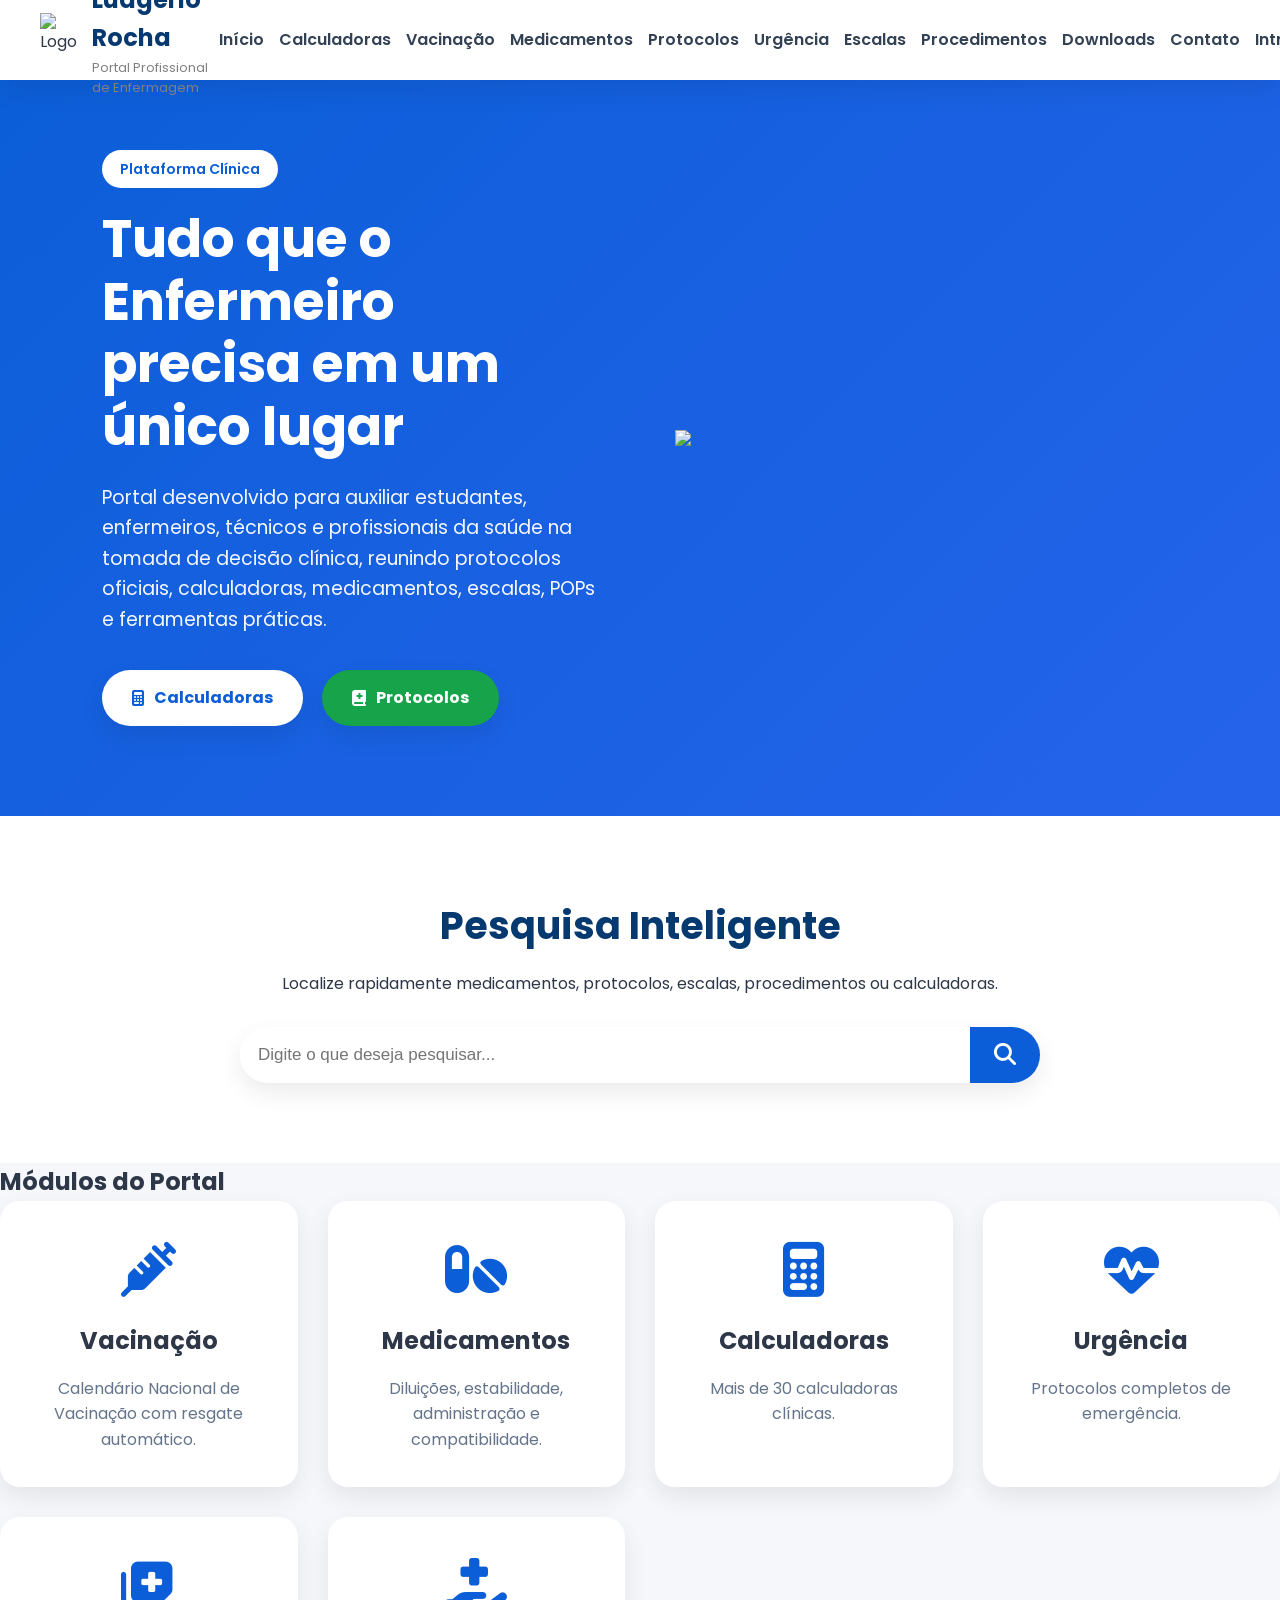
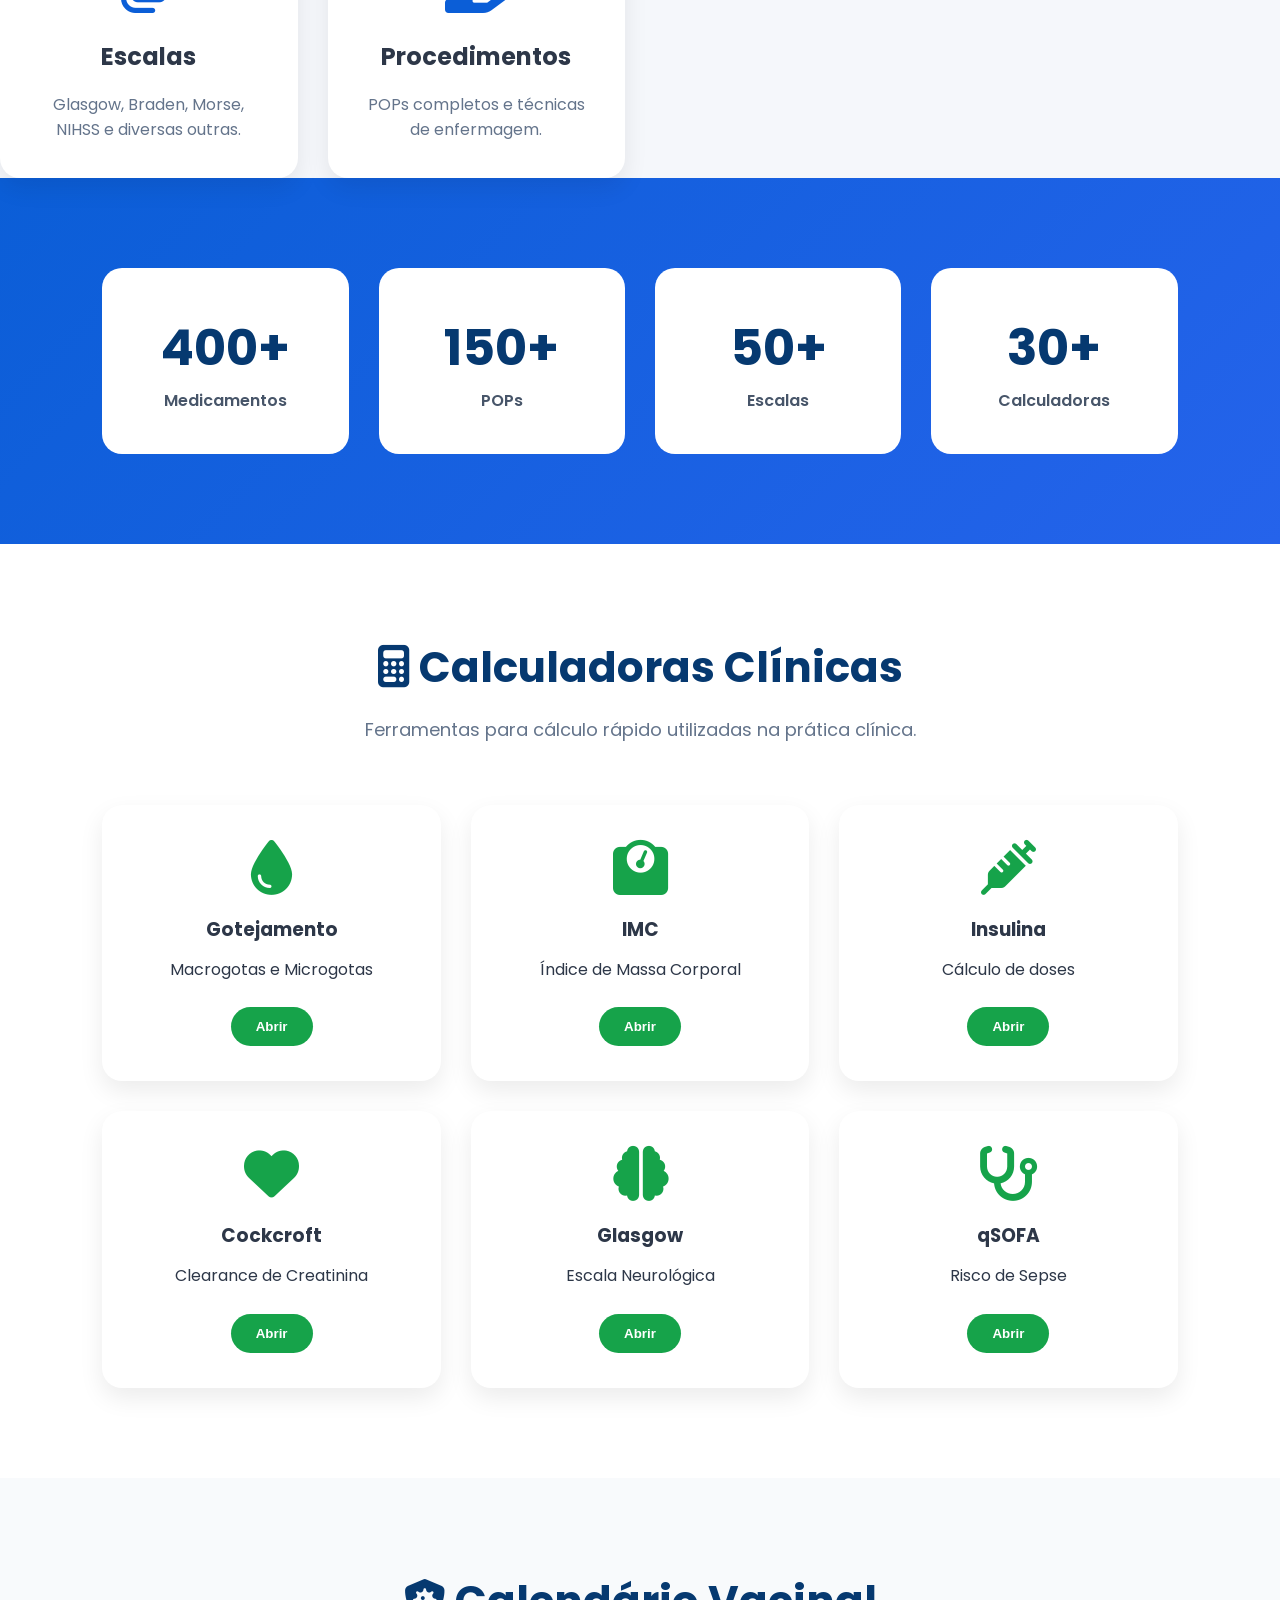
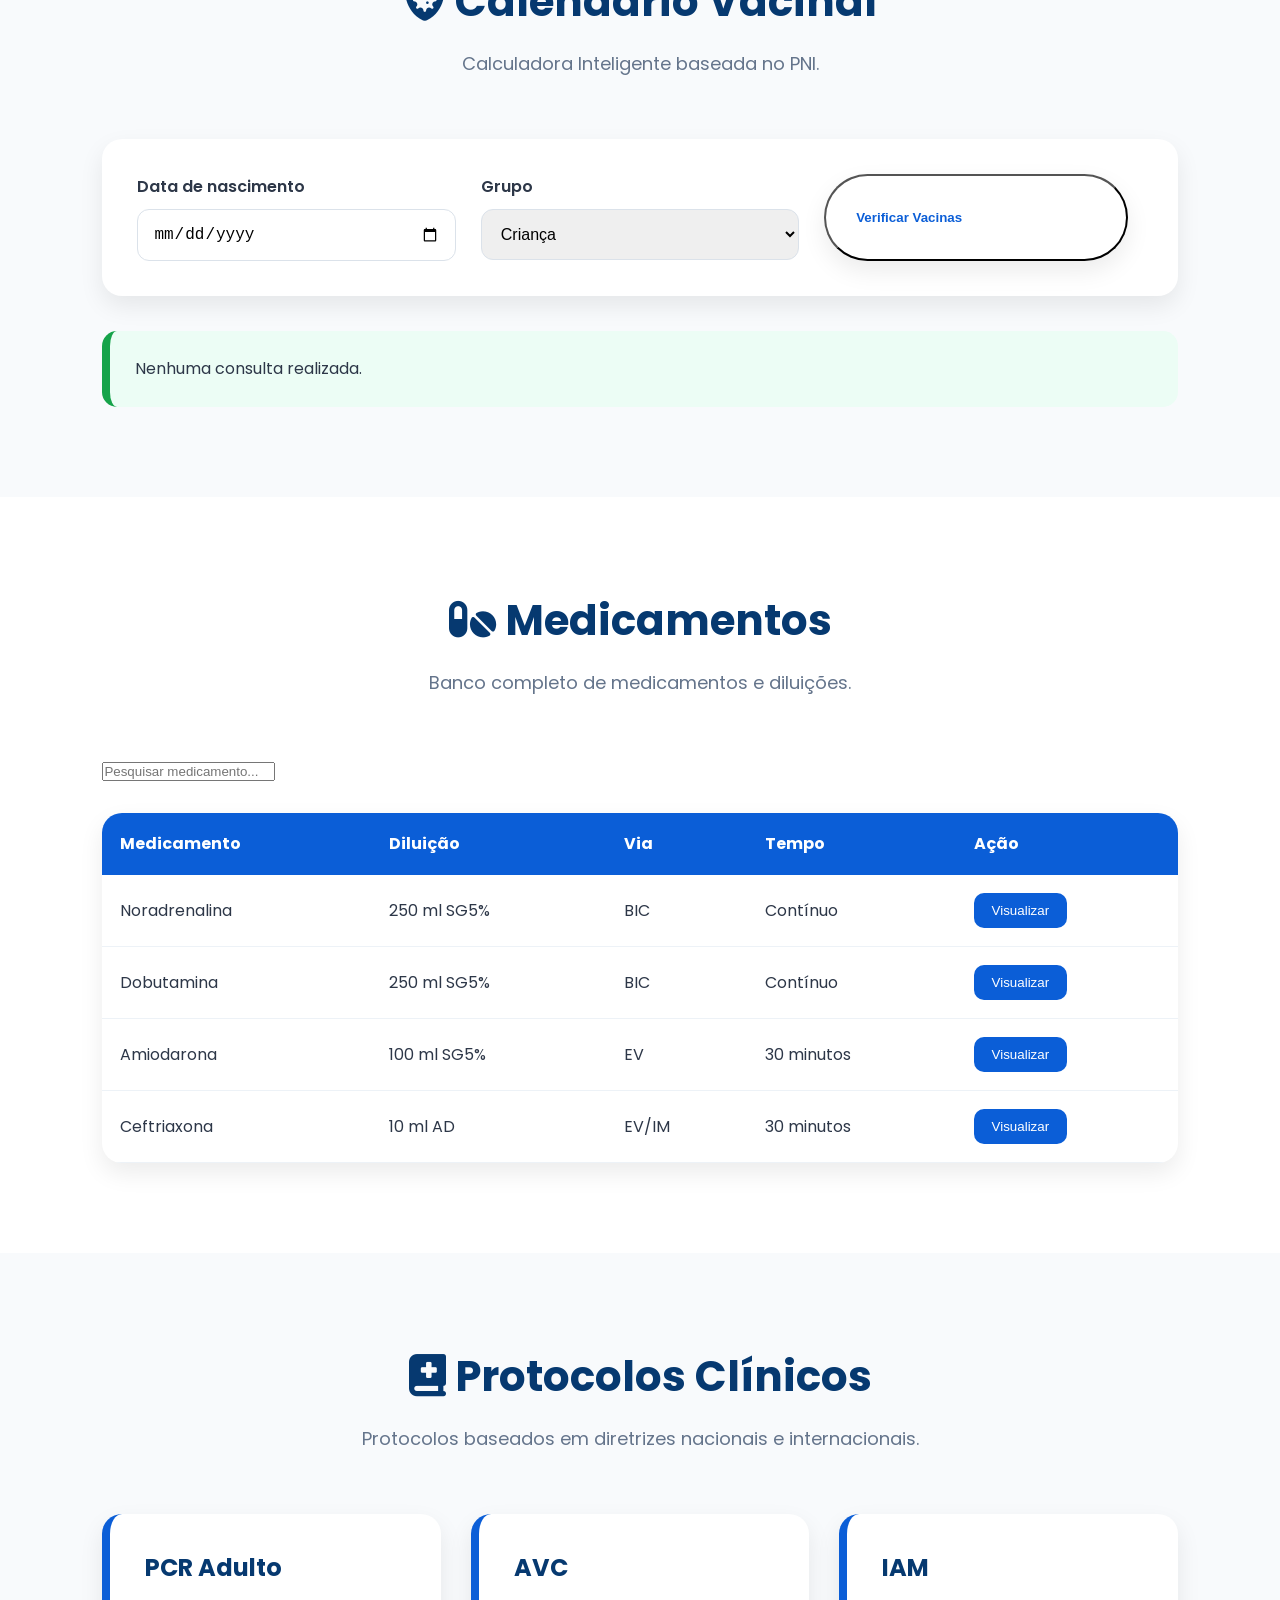
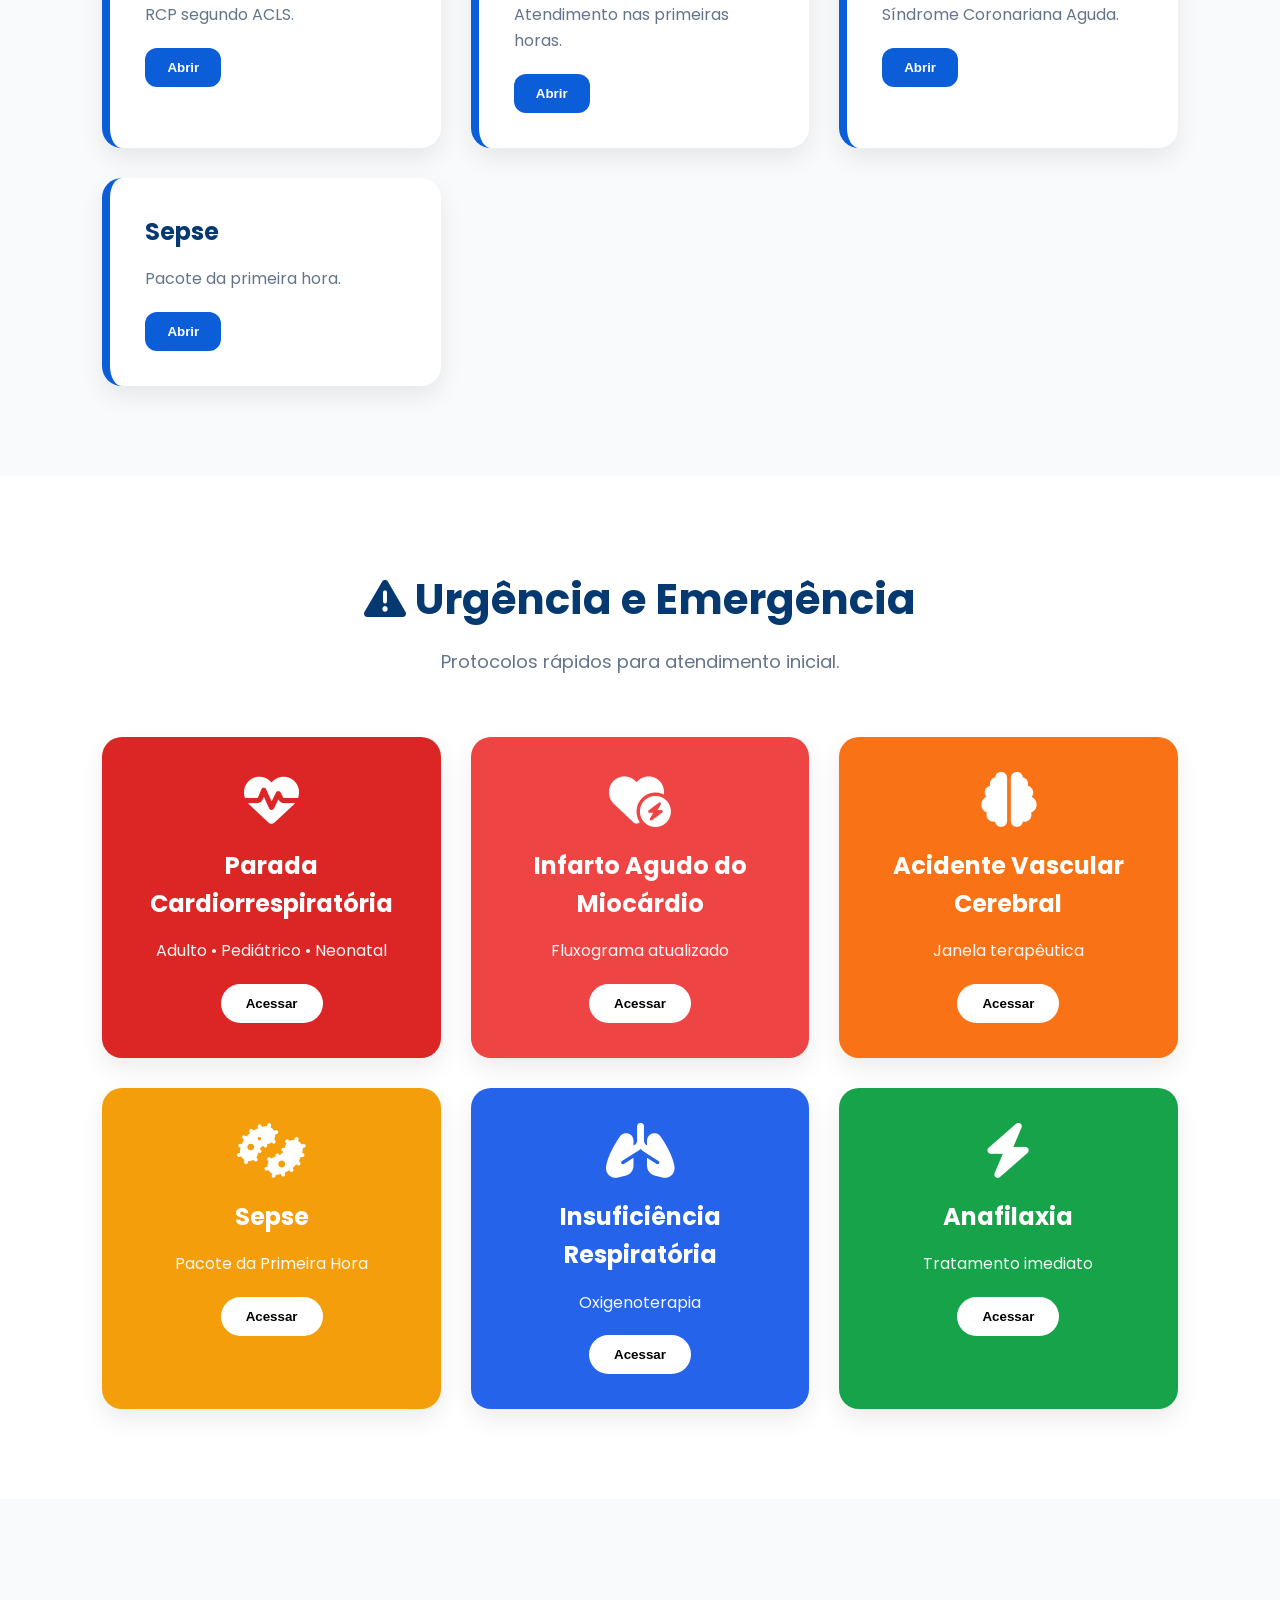
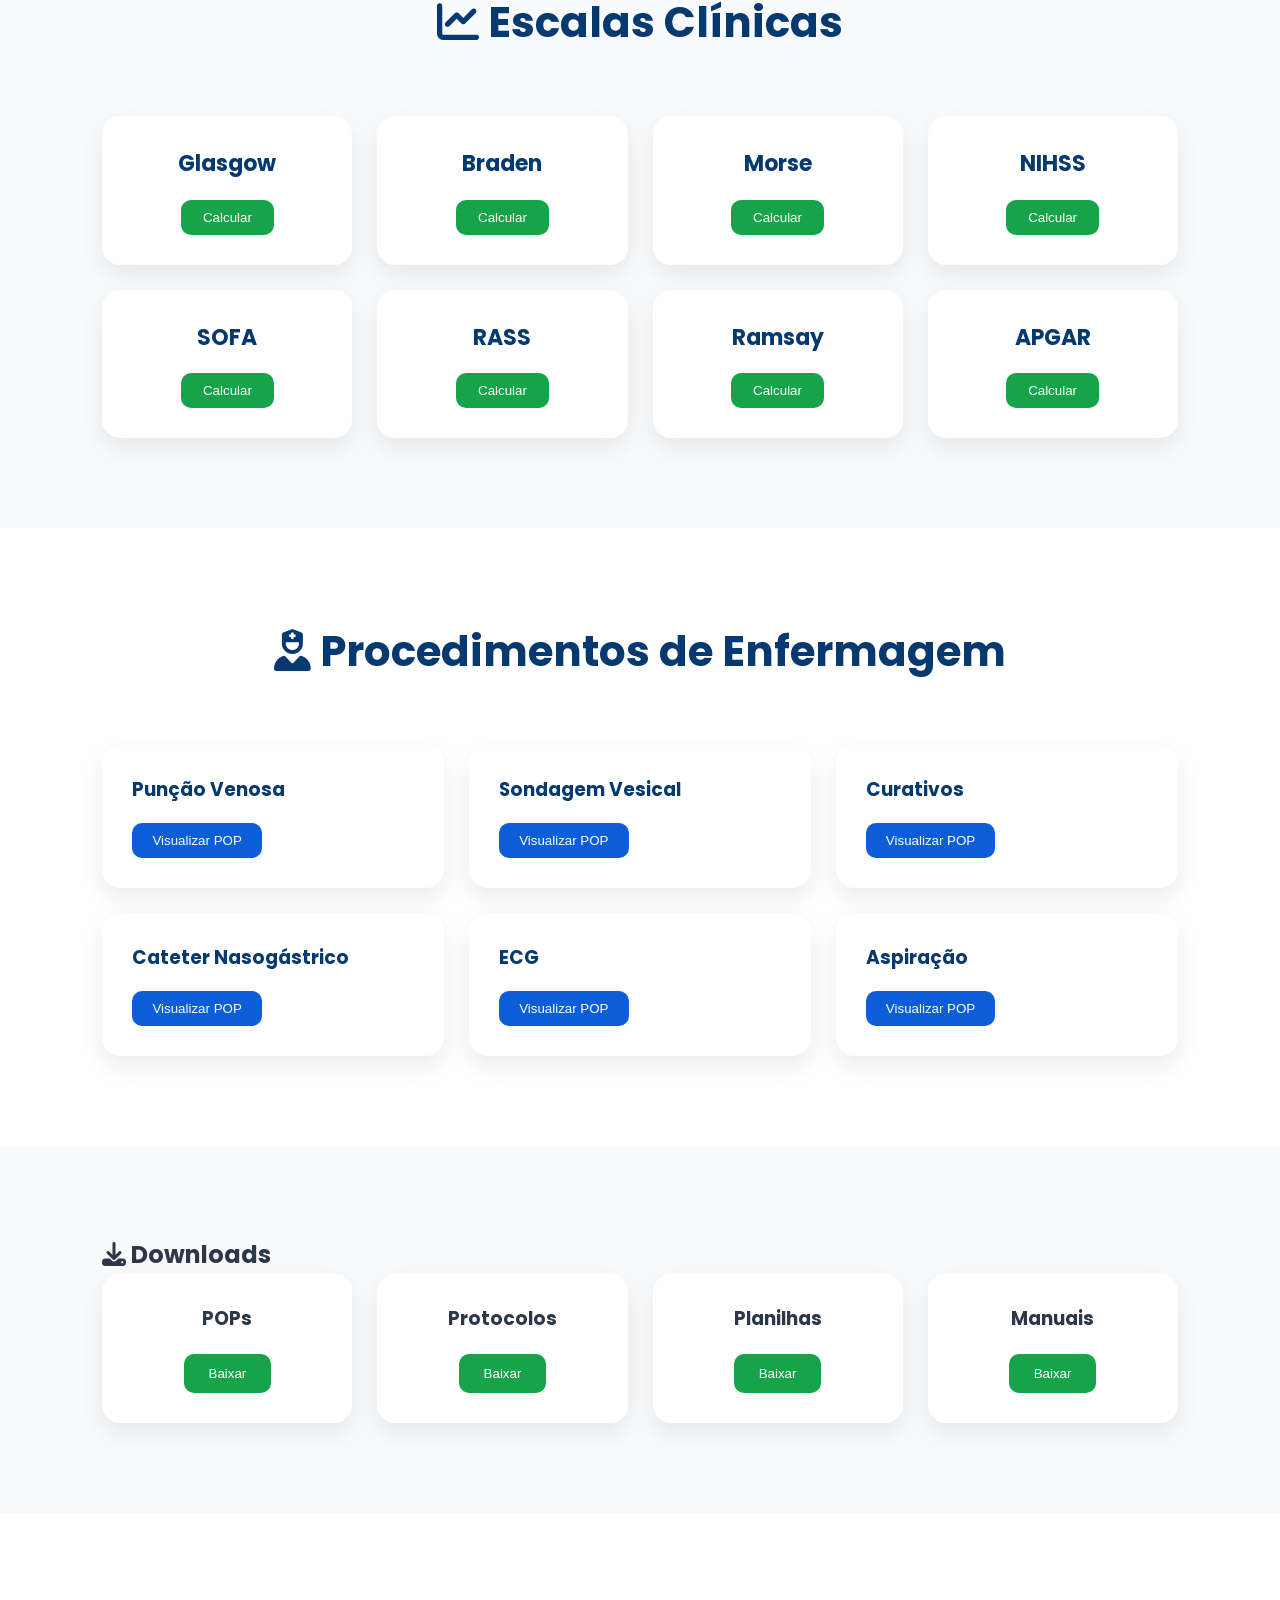
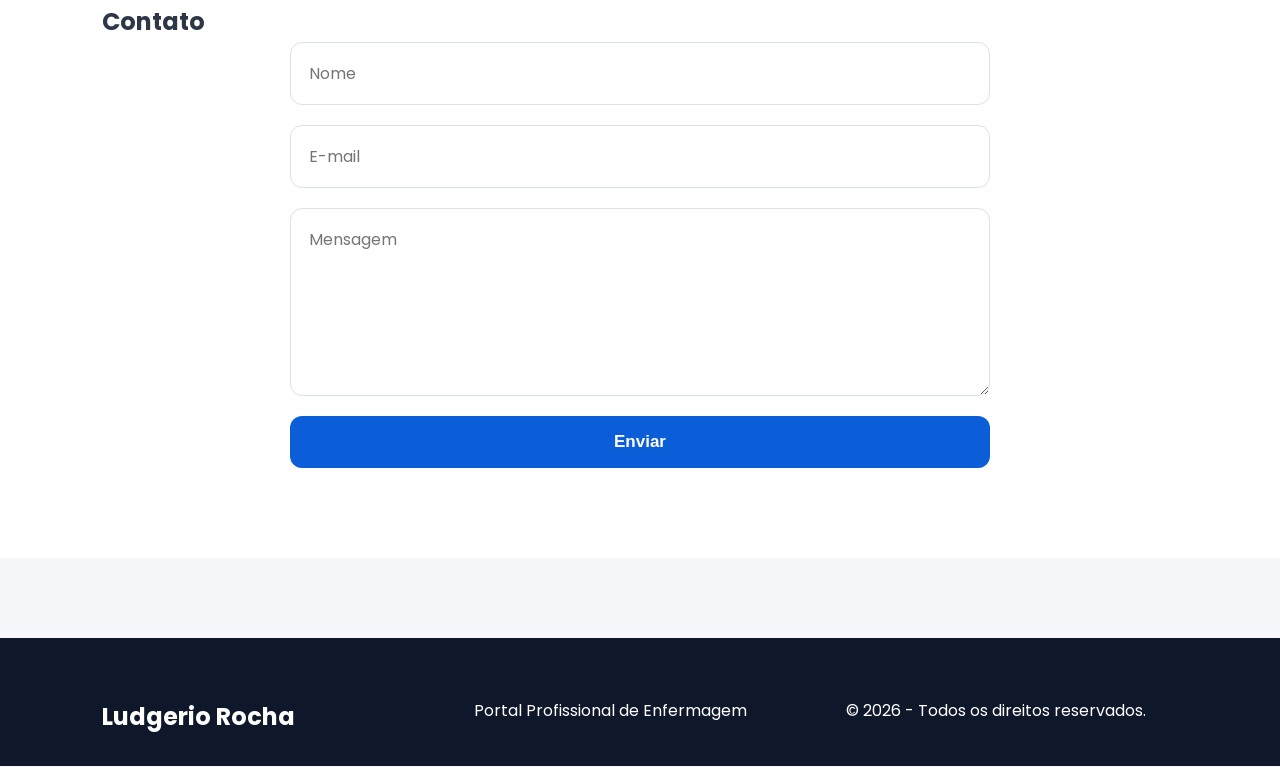
==== index.html @ dc81441d "Update index.html" ====
<!DOCTYPE html>
<html lang="pt-BR">

<head>

    <meta charset="UTF-8">

    <meta http-equiv="X-UA-Compatible" content="IE=edge">

    <meta name="viewport" content="width=device-width, initial-scale=1.0">

    <meta name="description"
        content="Portal Profissional de Enfermagem - Protocolos, Medicamentos, Calculadoras, Vacinação, POPs e Escalas Clínicas">

    <meta name="keywords"
        content="Enfermagem, Urgência, Emergência, Protocolos, Calculadoras, Vacinação">

    <meta name="author"
        content="Ludgerio Rocha">

    <title>Ludgerio Rocha | Portal Profissional de Enfermagem</title>

    <link rel="icon" href="img/favicon.png">

    <link rel="stylesheet" href="style.css">

    <link rel="preconnect" href="https://fonts.googleapis.com">

    <link rel="preconnect" href="https://fonts.gstatic.com" crossorigin>

    <link href="https://fonts.googleapis.com/css2?family=Poppins:wght@300;400;500;600;700&display=swap"
        rel="stylesheet">

    <link rel="stylesheet"
        href="https://cdnjs.cloudflare.com/ajax/libs/font-awesome/6.7.2/css/all.min.css">

</head>

<body>

<header>

    <div class="logo">

        <img src="img/logo.png" alt="Logo">

        <div>

            <h1>Ludgerio Rocha</h1>

            <span>Portal Profissional de Enfermagem</span>

        </div>

    </div>

    <button id="menuMobile">

        <i class="fa-solid fa-bars"></i>

    </button>

    <nav id="menu">

        <a href="#inicio">Início</a>

        <a href="#calculadoras">Calculadoras</a>

        <a href="#vacinas">Vacinação</a>

        <a href="#medicamentos">Medicamentos</a>

        <a href="#protocolos">Protocolos</a>

        <a href="#urgencia">Urgência</a>

        <a href="#escalas">Escalas</a>

        <a href="#procedimentos">Procedimentos</a>

        <a href="#downloads">Downloads</a>

        <a href="#contato">Contato</a>

        <a href="https://www.ludgerio.com/intranet/login.html">Intranet</a>

    </nav>

</header>

<section class="hero" id="inicio">

    <div class="hero-text">

        <span class="destaque">

            Plataforma Clínica

        </span>

        <h2>

            Tudo que o Enfermeiro precisa em um único lugar

        </h2>

        <p>

            Portal desenvolvido para auxiliar estudantes, enfermeiros,
            técnicos e profissionais da saúde na tomada de decisão clínica,
            reunindo protocolos oficiais, calculadoras, medicamentos,
            escalas, POPs e ferramentas práticas.

        </p>

        <div class="botoes">

            <a href="#calculadoras" class="btn">

                <i class="fa-solid fa-calculator"></i>

                Calculadoras

            </a>

            <a href="#protocolos" class="btn secundario">

                <i class="fa-solid fa-book-medical"></i>

                Protocolos

            </a>

        </div>

    </div>

    <div class="hero-image">

        <img src="capa incial.png">

    </div>

</section>

<section class="pesquisa">

    <h2>

        Pesquisa Inteligente

    </h2>

    <p>

        Localize rapidamente medicamentos, protocolos, escalas,
        procedimentos ou calculadoras.

    </p>

    <div class="search">

        <input
            type="text"
            id="pesquisa"
            placeholder="Digite o que deseja pesquisar...">

        <button>

            <i class="fa-solid fa-magnifying-glass"></i>

        </button>

    </div>

</section>

<section class="atalhos">

    <h2>

        Módulos do Portal

    </h2>

    <div class="grid">

        <div class="card">

            <i class="fa-solid fa-syringe"></i>

            <h3>Vacinação</h3>

            <p>Calendário Nacional de Vacinação com resgate automático.</p>

        </div>

        <div class="card">

            <i class="fa-solid fa-pills"></i>

            <h3>Medicamentos</h3>

            <p>Diluições, estabilidade, administração e compatibilidade.</p>

        </div>

        <div class="card">

            <i class="fa-solid fa-calculator"></i>

            <h3>Calculadoras</h3>

            <p>Mais de 30 calculadoras clínicas.</p>

        </div>

        <div class="card">

            <i class="fa-solid fa-heart-pulse"></i>

            <h3>Urgência</h3>

            <p>Protocolos completos de emergência.</p>

        </div>

        <div class="card">

            <i class="fa-solid fa-notes-medical"></i>

            <h3>Escalas</h3>

            <p>Glasgow, Braden, Morse, NIHSS e diversas outras.</p>

        </div>

        <div class="card">

            <i class="fa-solid fa-hand-holding-medical"></i>

            <h3>Procedimentos</h3>

            <p>POPs completos e técnicas de enfermagem.</p>

        </div>

    </div>

</section>

<section class="estatisticas">

    <div class="item">

        <h2>400+</h2>

        <span>Medicamentos</span>

    </div>

    <div class="item">

        <h2>150+</h2>

        <span>POPs</span>

    </div>

    <div class="item">

        <h2>50+</h2>

        <span>Escalas</span>

    </div>

    <div class="item">

        <h2>30+</h2>

        <span>Calculadoras</span>

    </div>

</section>

<!-- ========================= -->
<!-- CALCULADORAS -->
<!-- ========================= -->

<section id="calculadoras" class="secao">

    <div class="titulo-secao">

        <h2>
            <i class="fa-solid fa-calculator"></i>
            Calculadoras Clínicas
        </h2>

        <p>
            Ferramentas para cálculo rápido utilizadas na prática clínica.
        </p>

    </div>

    <div class="grid-calculadoras">

        <div class="card-calculo">
            <i class="fa-solid fa-droplet"></i>
            <h3>Gotejamento</h3>
            <p>Macrogotas e Microgotas</p>
            <button>Abrir</button>
        </div>

        <div class="card-calculo">
            <i class="fa-solid fa-weight-scale"></i>
            <h3>IMC</h3>
            <p>Índice de Massa Corporal</p>
            <button>Abrir</button>
        </div>

        <div class="card-calculo">
            <i class="fa-solid fa-syringe"></i>
            <h3>Insulina</h3>
            <p>Cálculo de doses</p>
            <button>Abrir</button>
        </div>

        <div class="card-calculo">
            <i class="fa-solid fa-heart"></i>
            <h3>Cockcroft</h3>
            <p>Clearance de Creatinina</p>
            <button>Abrir</button>
        </div>

        <div class="card-calculo">
            <i class="fa-solid fa-brain"></i>
            <h3>Glasgow</h3>
            <p>Escala Neurológica</p>
            <button>Abrir</button>
        </div>

        <div class="card-calculo">
            <i class="fa-solid fa-stethoscope"></i>
            <h3>qSOFA</h3>
            <p>Risco de Sepse</p>
            <button>Abrir</button>
        </div>

    </div>

</section>

<!-- ========================= -->
<!-- VACINAÇÃO -->
<!-- ========================= -->

<section id="vacinas" class="secao">

<div class="titulo-secao">

<h2>

<i class="fa-solid fa-shield-virus"></i>

Calendário Vacinal

</h2>

<p>

Calculadora Inteligente baseada no PNI.

</p>

</div>

<div class="vacina-box">

<div class="campo">

<label>

Data de nascimento

</label>

<input
type="date"
id="dataNascimento">

</div>

<div class="campo">

<label>

Grupo

</label>

<select>

<option>Criança</option>

<option>Adolescente</option>

<option>Adulto</option>

<option>Gestante</option>

<option>Idoso</option>

<option>Imunossuprimido</option>

</select>

</div>

<button class="btn">

Verificar Vacinas

</button>

</div>

<div id="resultadoVacinas">

<p>

Nenhuma consulta realizada.

</p>

</div>

</section>

<!-- ========================= -->
<!-- MEDICAMENTOS -->
<!-- ========================= -->

<section id="medicamentos" class="secao">

<div class="titulo-secao">

<h2>

<i class="fa-solid fa-pills"></i>

Medicamentos

</h2>

<p>

Banco completo de medicamentos e diluições.

</p>

</div>

<input
type="text"
placeholder="Pesquisar medicamento..."
id="buscaMedicamento">

<table>

<thead>

<tr>

<th>Medicamento</th>

<th>Diluição</th>

<th>Via</th>

<th>Tempo</th>

<th>Ação</th>

</tr>

</thead>

<tbody>

<tr>

<td>Noradrenalina</td>

<td>250 ml SG5%</td>

<td>BIC</td>

<td>Contínuo</td>

<td>

<button>Visualizar</button>

</td>

</tr>

<tr>

<td>Dobutamina</td>

<td>250 ml SG5%</td>

<td>BIC</td>

<td>Contínuo</td>

<td>

<button>Visualizar</button>

</td>

</tr>

<tr>

<td>Amiodarona</td>

<td>100 ml SG5%</td>

<td>EV</td>

<td>30 minutos</td>

<td>

<button>Visualizar</button>

</td>

</tr>

<tr>

<td>Ceftriaxona</td>

<td>10 ml AD</td>

<td>EV/IM</td>

<td>30 minutos</td>

<td>

<button>Visualizar</button>

</td>

</tr>

</tbody>

</table>

</section>

<!-- ========================= -->
<!-- PROTOCOLOS -->
<!-- ========================= -->

<section id="protocolos" class="secao">

<div class="titulo-secao">

<h2>

<i class="fa-solid fa-book-medical"></i>

Protocolos Clínicos

</h2>

<p>

Protocolos baseados em diretrizes nacionais e internacionais.

</p>

</div>

<div class="grid-protocolos">

<div class="protocolo">

<h3>

PCR Adulto

</h3>

<p>

RCP segundo ACLS.

</p>

<button>

Abrir

</button>

</div>

<div class="protocolo">

<h3>

AVC

</h3>

<p>

Atendimento nas primeiras horas.

</p>

<button>

Abrir

</button>

</div>

<div class="protocolo">

<h3>

IAM

</h3>

<p>

Síndrome Coronariana Aguda.

</p>

<button>

Abrir

</button>

</div>

<div class="protocolo">

<h3>

Sepse

</h3>

<p>

Pacote da primeira hora.

</p>

<button>

Abrir

</button>

</div>

</div>

</section>

<!-- ===================================================== -->
<!-- URGÊNCIA E EMERGÊNCIA -->
<!-- ===================================================== -->

<section id="urgencia" class="secao">

    <div class="titulo-secao">

        <h2>
            <i class="fa-solid fa-triangle-exclamation"></i>
            Urgência e Emergência
        </h2>

        <p>
            Protocolos rápidos para atendimento inicial.
        </p>

    </div>

    <div class="grid-urgencia">

        <div class="urgencia-card perigo">
            <i class="fa-solid fa-heart-pulse"></i>
            <h3>Parada Cardiorrespiratória</h3>
            <p>Adulto • Pediátrico • Neonatal</p>
            <button>Acessar</button>
        </div>

        <div class="urgencia-card vermelho">
            <i class="fa-solid fa-heart-circle-bolt"></i>
            <h3>Infarto Agudo do Miocárdio</h3>
            <p>Fluxograma atualizado</p>
            <button>Acessar</button>
        </div>

        <div class="urgencia-card laranja">
            <i class="fa-solid fa-brain"></i>
            <h3>Acidente Vascular Cerebral</h3>
            <p>Janela terapêutica</p>
            <button>Acessar</button>
        </div>

        <div class="urgencia-card amarelo">
            <i class="fa-solid fa-bacteria"></i>
            <h3>Sepse</h3>
            <p>Pacote da Primeira Hora</p>
            <button>Acessar</button>
        </div>

        <div class="urgencia-card azul">
            <i class="fa-solid fa-lungs"></i>
            <h3>Insuficiência Respiratória</h3>
            <p>Oxigenoterapia</p>
            <button>Acessar</button>
        </div>

        <div class="urgencia-card verde">
            <i class="fa-solid fa-bolt"></i>
            <h3>Anafilaxia</h3>
            <p>Tratamento imediato</p>
            <button>Acessar</button>
        </div>

    </div>

</section>

<!-- ===================================================== -->
<!-- ESCALAS -->
<!-- ===================================================== -->

<section id="escalas" class="secao">

    <div class="titulo-secao">

        <h2>

            <i class="fa-solid fa-chart-line"></i>

            Escalas Clínicas

        </h2>

    </div>

    <div class="grid-escalas">

        <div class="escala">
            <h3>Glasgow</h3>
            <button>Calcular</button>
        </div>

        <div class="escala">
            <h3>Braden</h3>
            <button>Calcular</button>
        </div>

        <div class="escala">
            <h3>Morse</h3>
            <button>Calcular</button>
        </div>

        <div class="escala">
            <h3>NIHSS</h3>
            <button>Calcular</button>
        </div>

        <div class="escala">
            <h3>SOFA</h3>
            <button>Calcular</button>
        </div>

        <div class="escala">
            <h3>RASS</h3>
            <button>Calcular</button>
        </div>

        <div class="escala">
            <h3>Ramsay</h3>
            <button>Calcular</button>
        </div>

        <div class="escala">
            <h3>APGAR</h3>
            <button>Calcular</button>
        </div>

    </div>

</section>

<!-- ===================================================== -->
<!-- PROCEDIMENTOS -->
<!-- ===================================================== -->

<section id="procedimentos" class="secao">

    <div class="titulo-secao">

        <h2>

            <i class="fa-solid fa-user-nurse"></i>

            Procedimentos de Enfermagem

        </h2>

    </div>

    <div class="grid-procedimentos">

        <article class="procedimento">
            <h3>Punção Venosa</h3>
            <button>Visualizar POP</button>
        </article>

        <article class="procedimento">
            <h3>Sondagem Vesical</h3>
            <button>Visualizar POP</button>
        </article>

        <article class="procedimento">
            <h3>Curativos</h3>
            <button>Visualizar POP</button>
        </article>

        <article class="procedimento">
            <h3>Cateter Nasogástrico</h3>
            <button>Visualizar POP</button>
        </article>

        <article class="procedimento">
            <h3>ECG</h3>
            <button>Visualizar POP</button>
        </article>

        <article class="procedimento">
            <h3>Aspiração</h3>
            <button>Visualizar POP</button>
        </article>

    </div>

</section>

<!-- ===================================================== -->
<!-- DOWNLOADS -->
<!-- ===================================================== -->

<section id="downloads" class="secao">

<h2>

<i class="fa-solid fa-download"></i>

Downloads

</h2>

<div class="downloads-grid">

<div class="download-item">
<h3>POPs</h3>
<button>Baixar</button>
</div>

<div class="download-item">
<h3>Protocolos</h3>
<button>Baixar</button>
</div>

<div class="download-item">
<h3>Planilhas</h3>
<button>Baixar</button>
</div>

<div class="download-item">
<h3>Manuais</h3>
<button>Baixar</button>
</div>

</div>

</section>

<!-- ===================================================== -->
<!-- CONTATO -->
<!-- ===================================================== -->

<section id="contato" class="secao">

<h2>

Contato

</h2>

<form>

<input type="text" placeholder="Nome">

<input type="email" placeholder="E-mail">

<textarea rows="6" placeholder="Mensagem"></textarea>

<button type="submit">

Enviar

</button>

</form>

</section>

<footer>

<div class="footer-container">

<h2>

Ludgerio Rocha

</h2>

<p>

Portal Profissional de Enfermagem

</p>

<p>

© 2026 - Todos os direitos reservados.

</p>

</div>

</footer>

<script src="script.js"></script>

</body>

</html>
---- style.css ----
/* ==========================================================
   PORTAL PROFISSIONAL DE ENFERMAGEM
   Autor: Ludgerio Rocha
   Arquivo: style.css
   ========================================================== */

/* ===========================
   RESET
=========================== */

*{
    margin:0;
    padding:0;
    box-sizing:border-box;
}

html{
    scroll-behavior:smooth;
}

body{

    font-family:'Poppins',sans-serif;

    background:#f5f7fb;

    color:#2d3748;

    line-height:1.6;

}

img{

    max-width:100%;

    display:block;

}

a{

    text-decoration:none;

}

ul{

    list-style:none;

}

/* ===========================
   CORES
=========================== */

:root{

--azul:#0B5ED7;

--azulEscuro:#063970;

--verde:#16a34a;

--vermelho:#dc2626;

--laranja:#ea580c;

--cinza:#6b7280;

--claro:#f8fafc;

--branco:#ffffff;

--escuro:#0f172a;

--sombra:0 10px 25px rgba(0,0,0,.08);

--radius:16px;

}

/* ===========================
   CABEÇALHO
=========================== */

header{

position:fixed;

top:0;

left:0;

right:0;

height:80px;

background:white;

display:flex;

justify-content:space-between;

align-items:center;

padding:0 40px;

box-shadow:var(--sombra);

z-index:9999;

}

.logo{

display:flex;

align-items:center;

gap:15px;

}

.logo img{

width:55px;

height:55px;

}

.logo h1{

font-size:24px;

color:var(--azulEscuro);

font-weight:700;

}

.logo span{

display:block;

font-size:13px;

color:gray;

}

nav{

display:flex;

gap:15px;

}

nav a{

color:#334155;

font-weight:600;

transition:.3s;

position:relative;

}

nav a:hover{

color:var(--azul);

}

nav a::after{

content:"";

position:absolute;

bottom:-8px;

left:0;

width:0;

height:3px;

background:var(--azul);

transition:.3s;

}

nav a:hover::after{

width:100%;

}

/* ===========================
   MENU MOBILE
=========================== */

#menuMobile{

display:none;

background:none;

border:none;

font-size:28px;

cursor:pointer;

}

/* ===========================
   HERO
=========================== */

.hero{

padding-top:150px;

padding-bottom:90px;

padding-left:8%;

padding-right:8%;

display:flex;

justify-content:space-between;

align-items:center;

gap:70px;

background:linear-gradient(135deg,#0B5ED7,#2563eb);

color:white;

}

.hero-text{

flex:1;

}

.hero-text span{

display:inline-block;

background:white;

color:#0B5ED7;

padding:8px 18px;

border-radius:50px;

font-size:14px;

font-weight:600;

margin-bottom:20px;

}

.hero-text h2{

font-size:52px;

line-height:1.2;

margin-bottom:25px;

}

.hero-text p{

font-size:19px;

opacity:.95;

margin-bottom:35px;

}

.hero-image{

flex:1;

text-align:center;

}

.hero-image img{

max-width:500px;

animation:flutuar 5s infinite ease-in-out;

}

@keyframes flutuar{

0%{

transform:translateY(0);

}

50%{

transform:translateY(-15px);

}

100%{

transform:translateY(0);

}

}

/* ===========================
   BOTÕES
=========================== */

.btn{

display:inline-flex;

align-items:center;

gap:10px;

padding:15px 30px;

border-radius:50px;

background:white;

color:var(--azul);

font-weight:700;

transition:.3s;

margin-right:15px;

box-shadow:var(--sombra);

}

.btn:hover{

transform:translateY(-4px);

}

.btn.secundario{

background:#16a34a;

color:white;

}

/* ===========================
   PESQUISA
=========================== */

.pesquisa{

padding:80px 8%;

background:white;

text-align:center;

}

.pesquisa h2{

font-size:38px;

margin-bottom:15px;

color:var(--azulEscuro);

}

.search{

margin:auto;

margin-top:30px;

display:flex;

max-width:800px;

box-shadow:var(--sombra);

border-radius:50px;

overflow:hidden;

}

.search input{

flex:1;

padding:18px;

border:none;

font-size:17px;

outline:none;

}

.search button{

width:70px;

background:var(--azul);

border:none;

color:white;

cursor:pointer;

font-size:22px;

}

/* ==========================================================
   SEÇÕES
========================================================== */

.secao{

    padding:90px 8%;

    background:#f8fafc;

}

.secao:nth-child(even){

    background:white;

}

.titulo-secao{

    text-align:center;

    margin-bottom:60px;

}

.titulo-secao h2{

    font-size:42px;

    color:var(--azulEscuro);

    margin-bottom:15px;

}

.titulo-secao p{

    color:#64748b;

    font-size:18px;

}

/* ==========================================================
   GRID PADRÃO
========================================================== */

.grid{

    display:grid;

    grid-template-columns:repeat(auto-fit,minmax(280px,1fr));

    gap:30px;

}

/* ==========================================================
   CARDS
========================================================== */

.card{

    background:white;

    border-radius:20px;

    padding:35px;

    text-align:center;

    box-shadow:var(--sombra);

    transition:.35s;

    border-top:6px solid transparent;

}

.card:hover{

    transform:translateY(-12px);

    border-top:6px solid var(--azul);

}

.card i{

    font-size:55px;

    color:var(--azul);

    margin-bottom:25px;

}

.card h3{

    font-size:24px;

    margin-bottom:15px;

}

.card p{

    color:#64748b;

}

/* ==========================================================
   ESTATÍSTICAS
========================================================== */

.estatisticas{

    display:grid;

    grid-template-columns:repeat(auto-fit,minmax(220px,1fr));

    gap:30px;

    padding:90px 8%;

    background:linear-gradient(135deg,#0B5ED7,#2563eb);

}

.estatisticas .item{

    background:white;

    border-radius:20px;

    text-align:center;

    padding:40px;

}

.estatisticas h2{

    font-size:50px;

    color:var(--azulEscuro);

}

.estatisticas span{

    color:#475569;

    font-weight:600;

}

/* ==========================================================
   CALCULADORAS
========================================================== */

.grid-calculadoras{

display:grid;

grid-template-columns:repeat(auto-fit,minmax(270px,1fr));

gap:30px;

}

.card-calculo{

background:white;

padding:35px;

border-radius:20px;

text-align:center;

box-shadow:var(--sombra);

transition:.35s;

}

.card-calculo:hover{

transform:scale(1.04);

}

.card-calculo i{

font-size:55px;

color:var(--verde);

margin-bottom:20px;

}

.card-calculo h3{

margin-bottom:12px;

}

.card-calculo button{

margin-top:25px;

padding:12px 25px;

border:none;

border-radius:30px;

background:var(--verde);

color:white;

cursor:pointer;

font-weight:600;

}

/* ==========================================================
   VACINAS
========================================================== */

.vacina-box{

display:grid;

grid-template-columns:repeat(auto-fit,minmax(260px,1fr));

gap:25px;

background:white;

padding:35px;

border-radius:20px;

box-shadow:var(--sombra);

margin-bottom:35px;

}

.campo{

display:flex;

flex-direction:column;

}

.campo label{

margin-bottom:10px;

font-weight:600;

}

.campo input,
.campo select{

padding:15px;

border:1px solid #dbe2ea;

border-radius:12px;

font-size:16px;

outline:none;

}

#resultadoVacinas{

background:#ecfdf5;

padding:25px;

border-radius:15px;

border-left:8px solid var(--verde);

}

/* ==========================================================
   TABELAS
========================================================== */

table{

width:100%;

border-collapse:collapse;

margin-top:30px;

background:white;

border-radius:20px;

overflow:hidden;

box-shadow:var(--sombra);

}

table thead{

background:var(--azul);

color:white;

}

table th{

padding:18px;

text-align:left;

}

table td{

padding:18px;

border-bottom:1px solid #edf2f7;

}

table tbody tr:hover{

background:#eff6ff;

}

table button{

padding:10px 18px;

background:var(--azul);

border:none;

border-radius:10px;

color:white;

cursor:pointer;

}

/* ==========================================================
   PROTOCOLOS
========================================================== */

.grid-protocolos{

display:grid;

grid-template-columns:repeat(auto-fit,minmax(300px,1fr));

gap:30px;

}

.protocolo{

background:white;

padding:35px;

border-radius:20px;

box-shadow:var(--sombra);

transition:.35s;

border-left:8px solid var(--azul);

}

.protocolo:hover{

transform:translateY(-8px);

}

.protocolo h3{

color:var(--azulEscuro);

margin-bottom:15px;

font-size:24px;

}

.protocolo p{

margin-bottom:20px;

color:#64748b;

}

.protocolo button{

padding:12px 22px;

background:var(--azul);

color:white;

border:none;

border-radius:12px;

cursor:pointer;

font-weight:600;

transition:.3s;

}

.protocolo button:hover{

background:var(--azulEscuro);

}

/* ==========================================================
   URGÊNCIA
========================================================== */

.grid-urgencia{

display:grid;

grid-template-columns:repeat(auto-fit,minmax(300px,1fr));

gap:30px;

}

.urgencia-card{

padding:35px;

border-radius:20px;

color:white;

text-align:center;

box-shadow:var(--sombra);

transition:.35s;

}

.urgencia-card:hover{

transform:scale(1.05);

}

.urgencia-card i{

font-size:55px;

margin-bottom:20px;

}

.urgencia-card h3{

margin-bottom:15px;

font-size:24px;

}

.urgencia-card p{

margin-bottom:20px;

opacity:.95;

}

.urgencia-card button{

padding:12px 25px;

background:white;

border:none;

border-radius:50px;

font-weight:700;

cursor:pointer;

}

.perigo{background:#dc2626;}
.vermelho{background:#ef4444;}
.laranja{background:#f97316;}
.amarelo{background:#f59e0b;}
.verde{background:#16a34a;}
.azul{background:#2563eb;}

/* ==========================================================
   ESCALAS
========================================================== */

.grid-escalas{

display:grid;

grid-template-columns:repeat(auto-fit,minmax(220px,1fr));

gap:25px;

}

.escala{

background:white;

padding:30px;

text-align:center;

border-radius:18px;

box-shadow:var(--sombra);

transition:.3s;

}

.escala:hover{

transform:translateY(-8px);

}

.escala h3{

margin-bottom:18px;

font-size:22px;

color:var(--azulEscuro);

}

.escala button{

padding:10px 22px;

background:var(--verde);

border:none;

color:white;

border-radius:10px;

cursor:pointer;

}

/* ==========================================================
   PROCEDIMENTOS
========================================================== */

.grid-procedimentos{

display:grid;

grid-template-columns:repeat(auto-fit,minmax(280px,1fr));

gap:25px;

}

.procedimento{

background:white;

padding:30px;

border-radius:18px;

box-shadow:var(--sombra);

transition:.3s;

}

.procedimento:hover{

transform:translateY(-8px);

}

.procedimento h3{

margin-bottom:18px;

color:var(--azulEscuro);

}

.procedimento button{

padding:10px 20px;

background:var(--azul);

color:white;

border:none;

border-radius:10px;

cursor:pointer;

}

/* ==========================================================
   DOWNLOADS
========================================================== */

.downloads-grid{

display:grid;

grid-template-columns:repeat(auto-fit,minmax(250px,1fr));

gap:25px;

}

.download-item{

background:white;

padding:30px;

text-align:center;

border-radius:18px;

box-shadow:var(--sombra);

}

.download-item h3{

margin-bottom:20px;

}

.download-item button{

padding:12px 25px;

background:var(--verde);

color:white;

border:none;

border-radius:10px;

cursor:pointer;

}

/* ==========================================================
   FORMULÁRIO
========================================================== */

form{

max-width:700px;

margin:auto;

display:flex;

flex-direction:column;

gap:20px;

}

form input,
form textarea{

padding:18px;

border:1px solid #dbe2ea;

border-radius:12px;

font-size:16px;

outline:none;

font-family:inherit;

}

form textarea{

resize:vertical;

}

form button{

padding:16px;

background:var(--azul);

color:white;

border:none;

border-radius:12px;

cursor:pointer;

font-size:17px;

font-weight:600;

transition:.3s;

}

form button:hover{

background:var(--azulEscuro);

}

/* ==========================================================
   RODAPÉ
========================================================== */

footer{

    background:#0f172a;

    color:white;

    padding:60px 8% 30px;

    margin-top:80px;

}

.footer-container{

    display:grid;

    grid-template-columns:repeat(auto-fit,minmax(250px,1fr));

    gap:40px;

}

.footer-coluna h3{

    margin-bottom:20px;

    color:#ffffff;

    font-size:22px;

}

.footer-coluna p,
.footer-coluna a{

    color:#cbd5e1;

    line-height:1.8;

    transition:.3s;

}

.footer-coluna a:hover{

    color:#38bdf8;

}

.footer-social{

    display:flex;

    gap:15px;

    margin-top:20px;

}

.footer-social a{

    width:45px;

    height:45px;

    border-radius:50%;

    display:flex;

    justify-content:center;

    align-items:center;

    background:#1e293b;

    color:white;

    font-size:20px;

    transition:.3s;

}

.footer-social a:hover{

    background:var(--azul);

    transform:translateY(-4px);

}

.footer-copy{

    margin-top:50px;

    border-top:1px solid rgba(255,255,255,.15);

    padding-top:25px;

    text-align:center;

    color:#94a3b8;

}

/* ==========================================================
   BOTÃO VOLTAR AO TOPO
========================================================== */

#topo{

    position:fixed;

    right:25px;

    bottom:25px;

    width:55px;

    height:55px;

    border:none;

    border-radius:50%;

    background:var(--azul);

    color:white;

    cursor:pointer;

    font-size:22px;

    display:none;

    box-shadow:var(--sombra);

    transition:.3s;

    z-index:999;

}

#topo:hover{

    transform:translateY(-6px);

    background:var(--azulEscuro);

}

/* ==========================================================
   ANIMAÇÕES
========================================================== */

.fade{

    animation:fade .8s ease;

}

@keyframes fade{

    from{

        opacity:0;

        transform:translateY(25px);

    }

    to{

        opacity:1;

        transform:translateY(0);

    }

}

.zoom{

    animation:zoom .5s;

}

@keyframes zoom{

    from{

        transform:scale(.9);

        opacity:0;

    }

    to{

        transform:scale(1);

        opacity:1;

    }

}

/* ==========================================================
   SCROLLBAR
========================================================== */

::-webkit-scrollbar{

    width:12px;

}

::-webkit-scrollbar-track{

    background:#edf2f7;

}

::-webkit-scrollbar-thumb{

    background:var(--azul);

    border-radius:20px;

}

::-webkit-scrollbar-thumb:hover{

    background:var(--azulEscuro);

}

/* ==========================================================
   DARK MODE
========================================================== */

body.dark{

    background:#0f172a;

    color:#e2e8f0;

}

body.dark header{

    background:#1e293b;

}

body.dark .card,
body.dark .card-calculo,
body.dark .protocolo,
body.dark .escala,
body.dark .procedimento,
body.dark .download-item,
body.dark table,
body.dark .vacina-box{

    background:#1e293b;

    color:#e2e8f0;

}

body.dark .secao{

    background:#0f172a;

}

body.dark .secao:nth-child(even){

    background:#111827;

}

body.dark input,
body.dark textarea,
body.dark select{

    background:#334155;

    color:white;

    border-color:#475569;

}

body.dark table tbody tr:hover{

    background:#334155;

}

/* ==========================================================
   RESPONSIVIDADE
========================================================== */

@media(max-width:1100px){

.hero{

flex-direction:column;

text-align:center;

}

.hero-image img{

max-width:380px;

}

}

@media(max-width:900px){

header{

padding:15px 25px;

}

#menu{

display:none;

position:absolute;

top:80px;

left:0;

right:0;

background:white;

flex-direction:column;

padding:20px;

box-shadow:var(--sombra);

}

#menu.ativo{

display:flex;

}

#menuMobile{

display:block;

}

nav a{

padding:12px 0;

}

.hero h2{

font-size:38px;

}

.titulo-secao h2{

font-size:32px;

}

}

@media(max-width:600px){

.hero{

padding:120px 25px 70px;

}

.hero h2{

font-size:30px;

}

.hero p{

font-size:16px;

}

.btn{

display:block;

margin-bottom:15px;

text-align:center;

}

.search{

flex-direction:column;

border-radius:15px;

}

.search button{

width:100%;

height:60px;

}

table{

display:block;

overflow-x:auto;

}

.estatisticas{

grid-template-columns:1fr 1fr;

}

}

/* ==========================================================
   IMPRESSÃO
========================================================== */

@media print{

header,
footer,
#topo,
button{

display:none !important;

}

body{

background:white;

color:black;

}

.secao{

padding:20px;

}

}

/* ===========================
   FIM DO STYLE.CSS
=========================== */
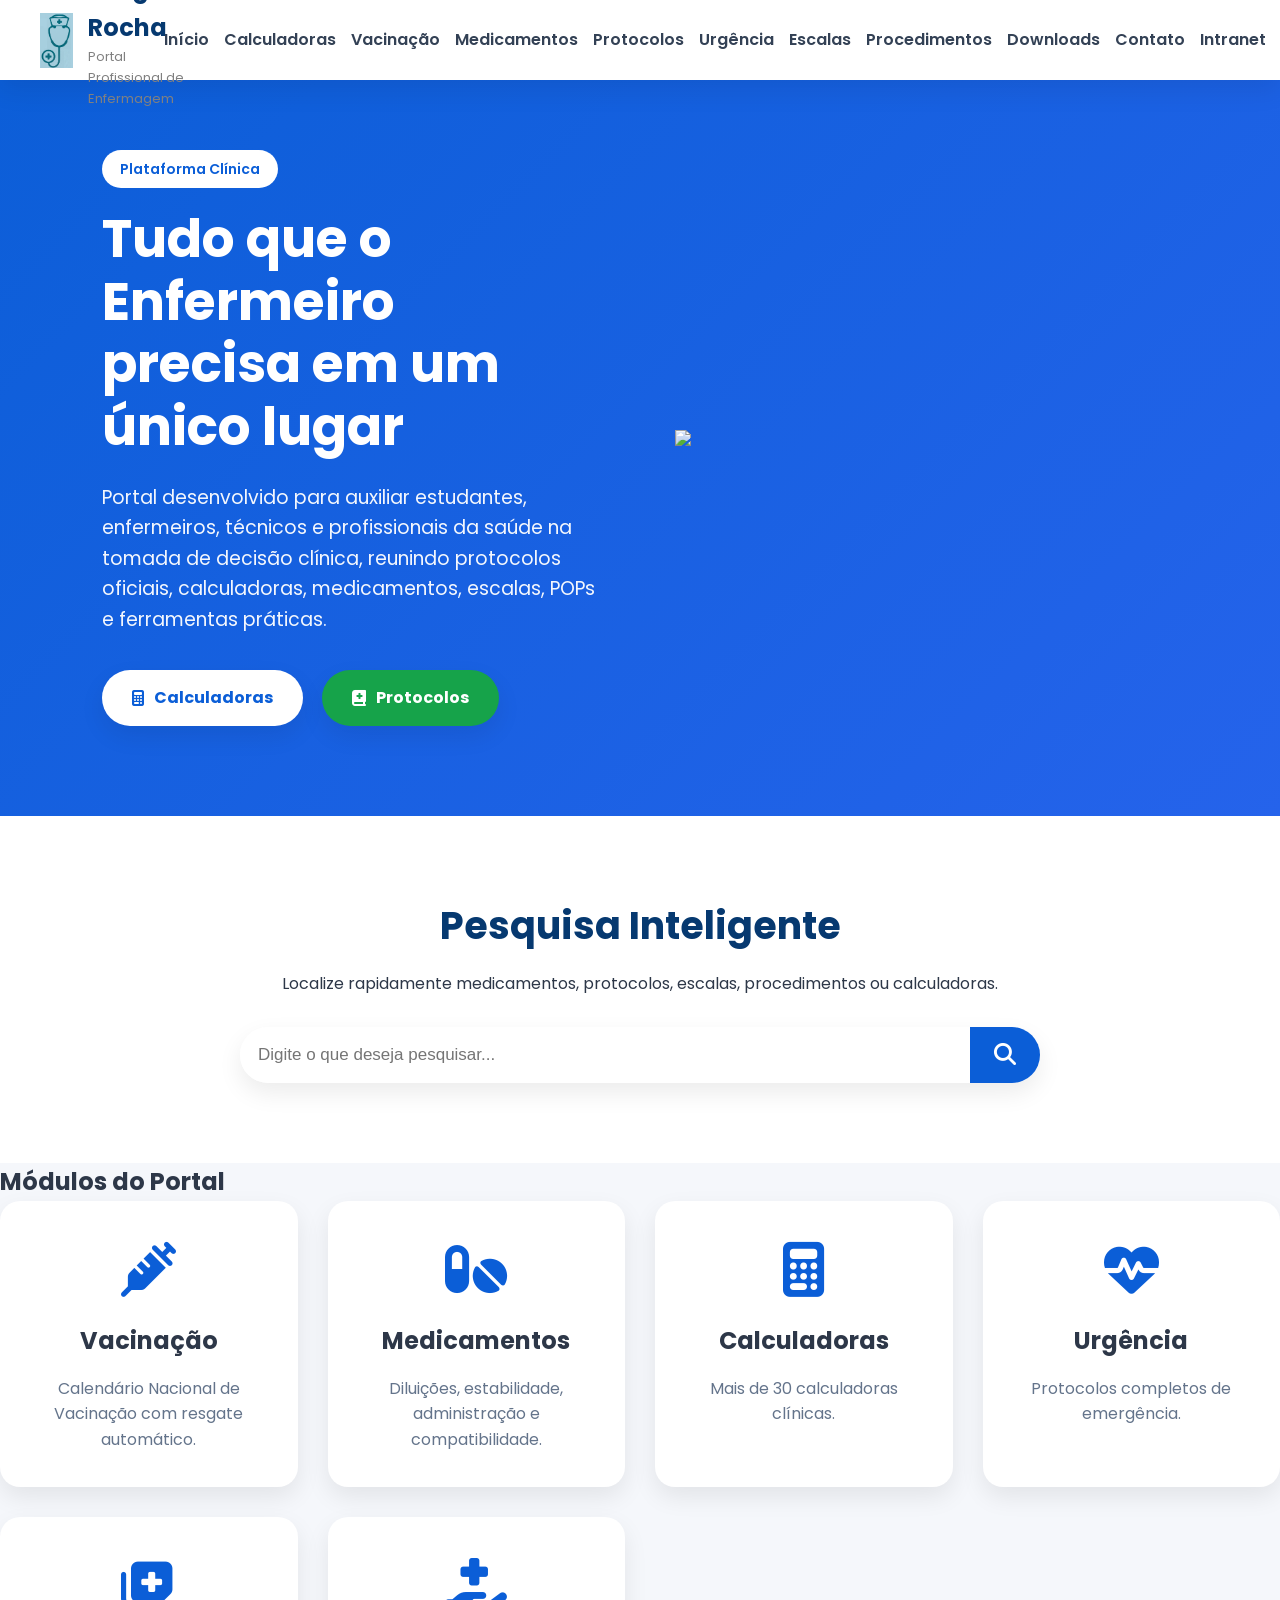
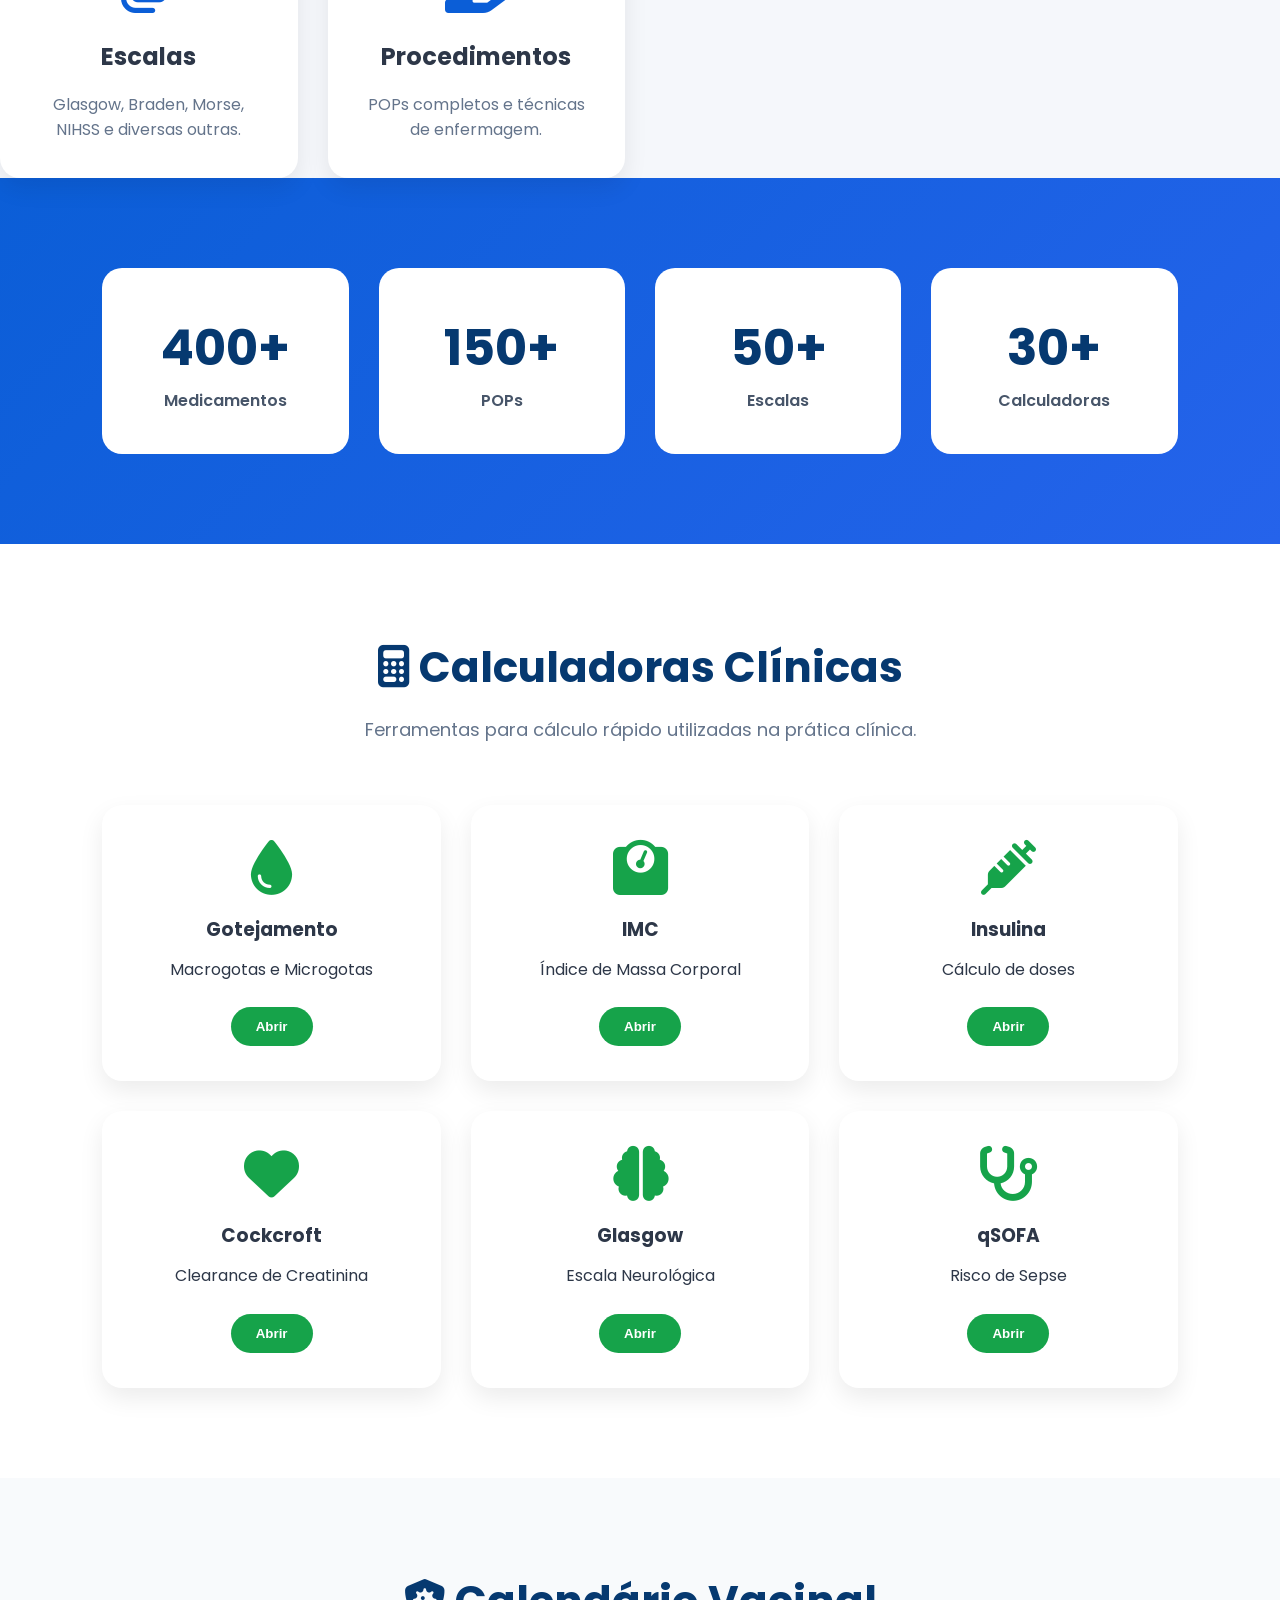
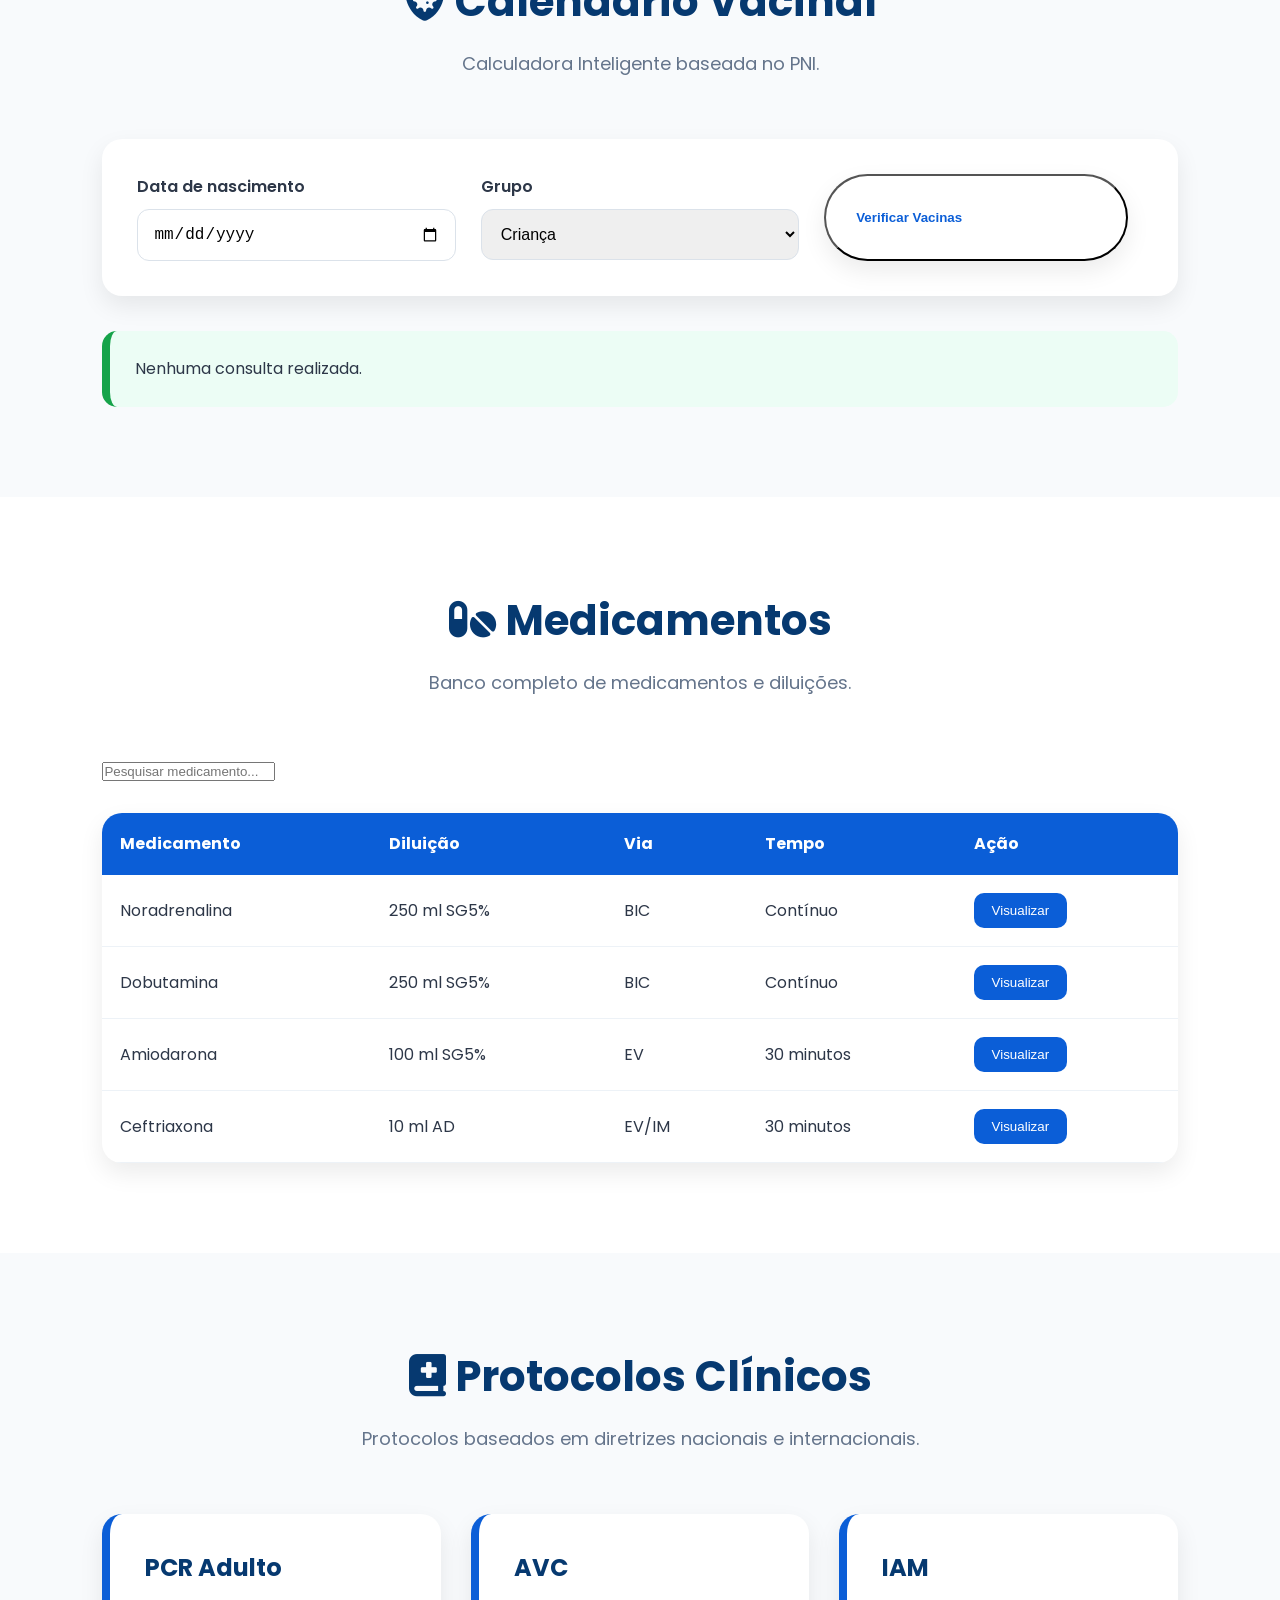
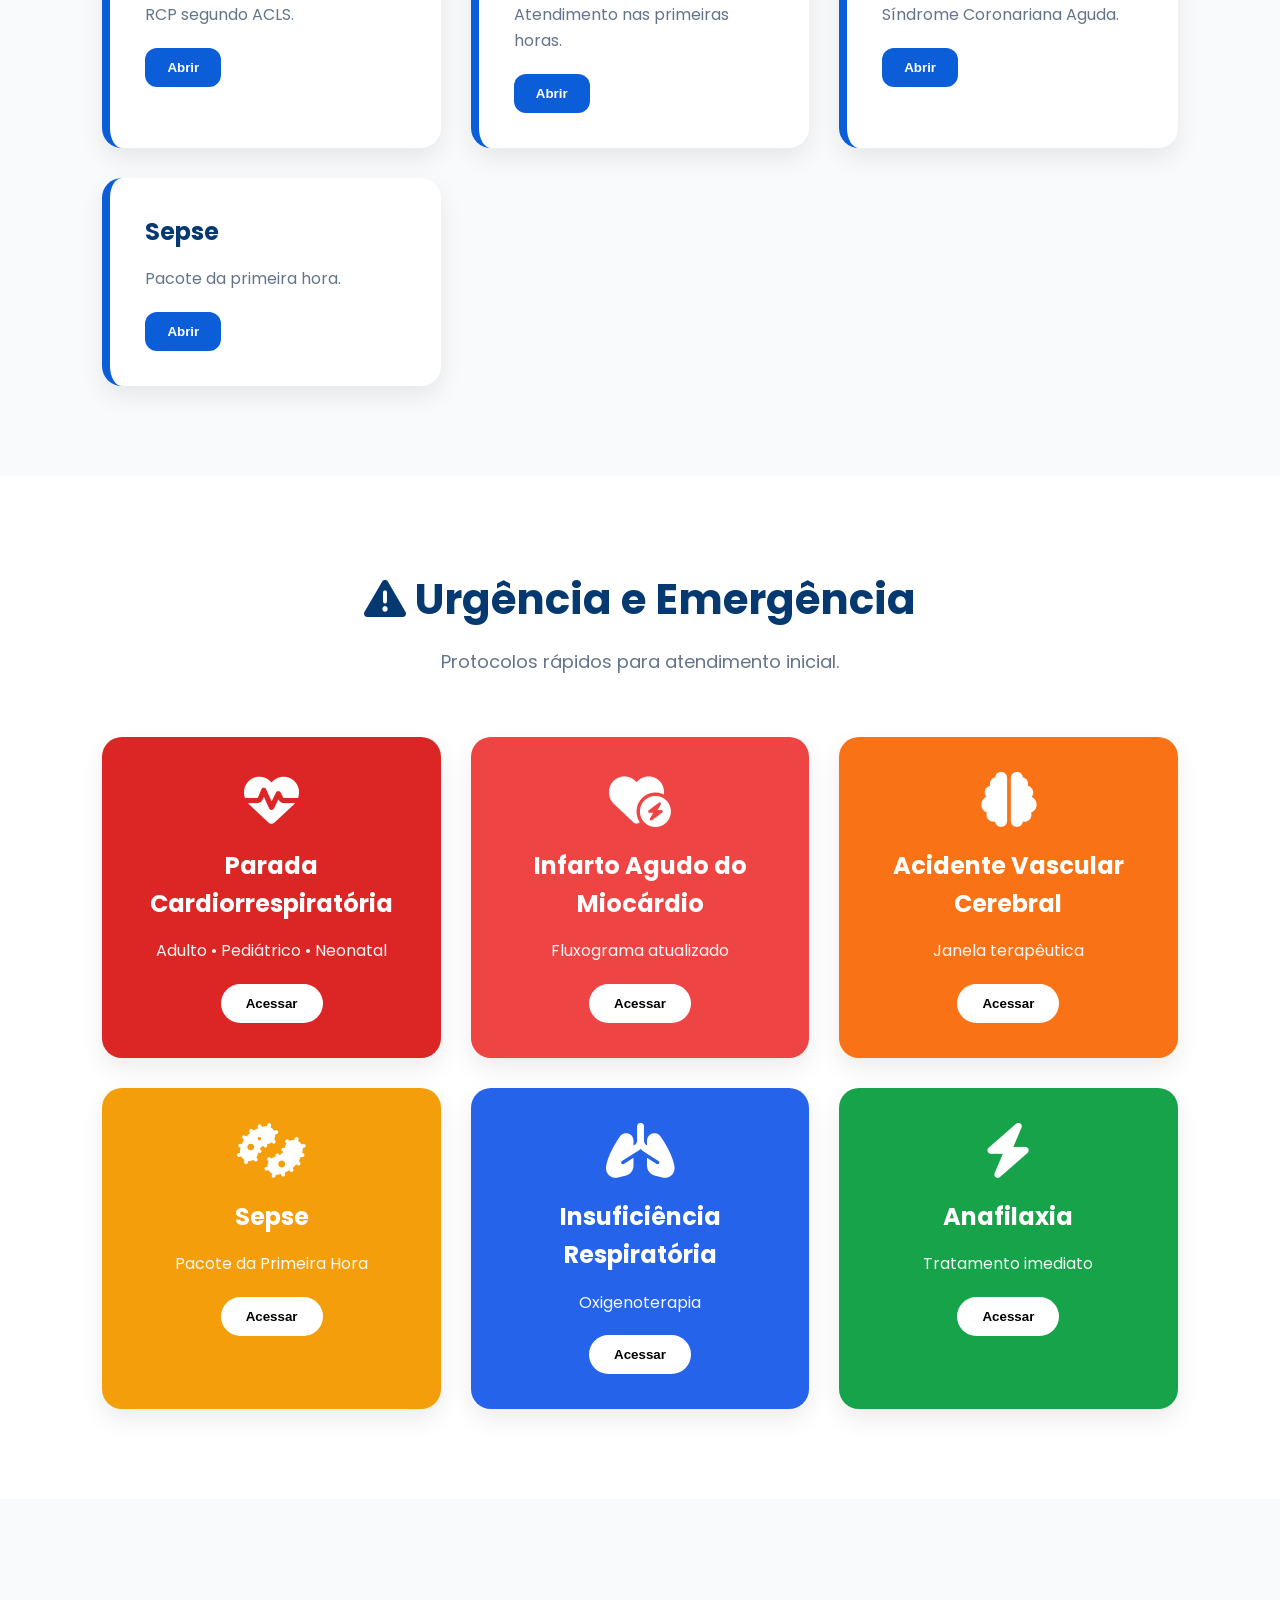
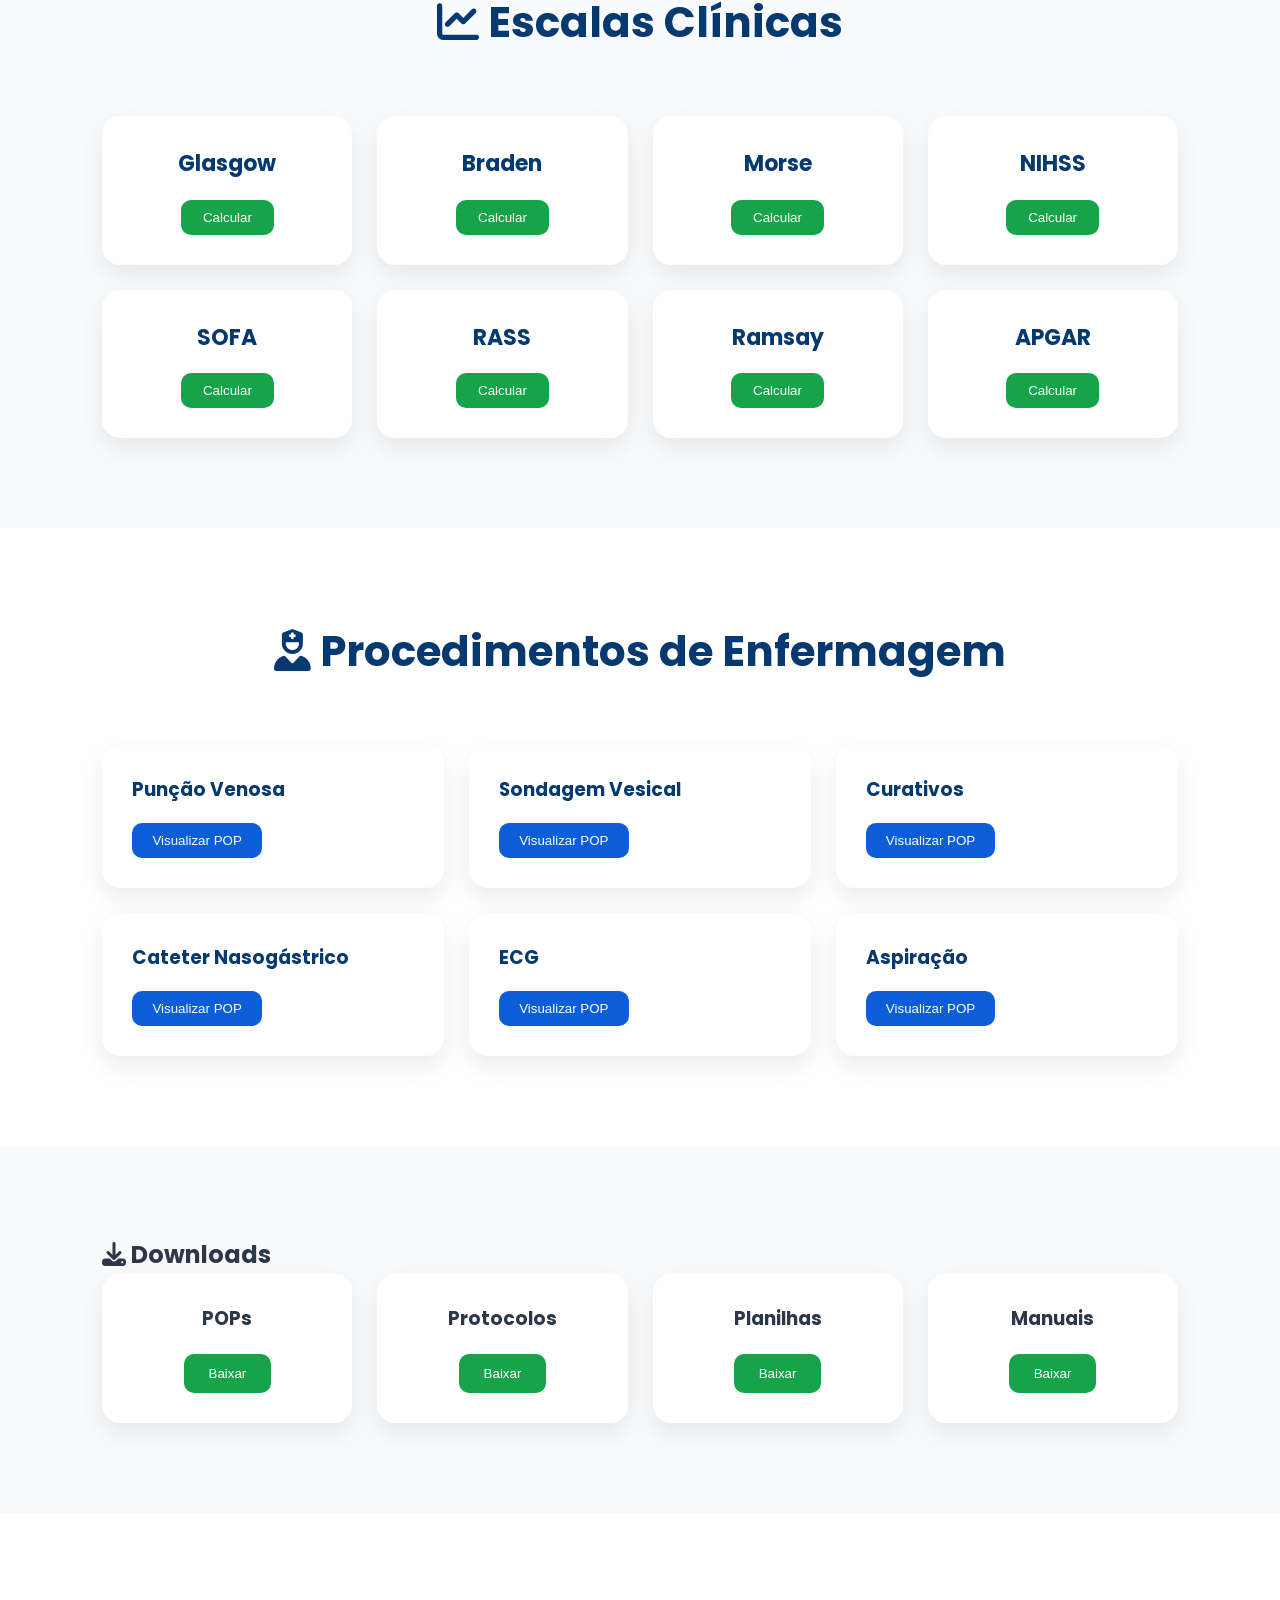
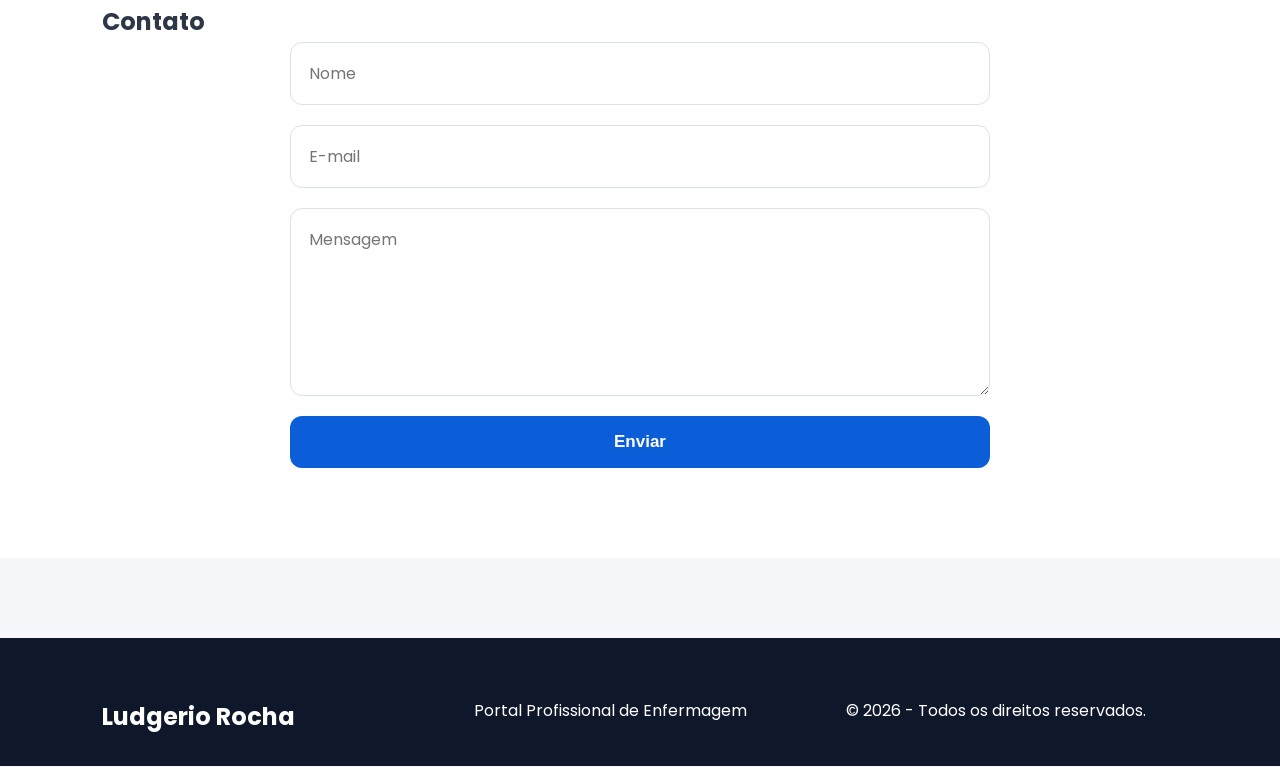
==== commit 605e7d23: "Update index.html" ====
--- a/index.html
+++ b/index.html
@@ -42,7 +42,7 @@
 
     <div class="logo">
 
-        <img src="img/logo.png" alt="Logo">
+        <img src="logo.png" alt="Logo">
 
         <div>
 
@@ -137,7 +137,7 @@
 
     <div class="hero-image">
 
-        <img src="capa incial.png">
+        <img src="capaincial.png">
 
     </div>
 
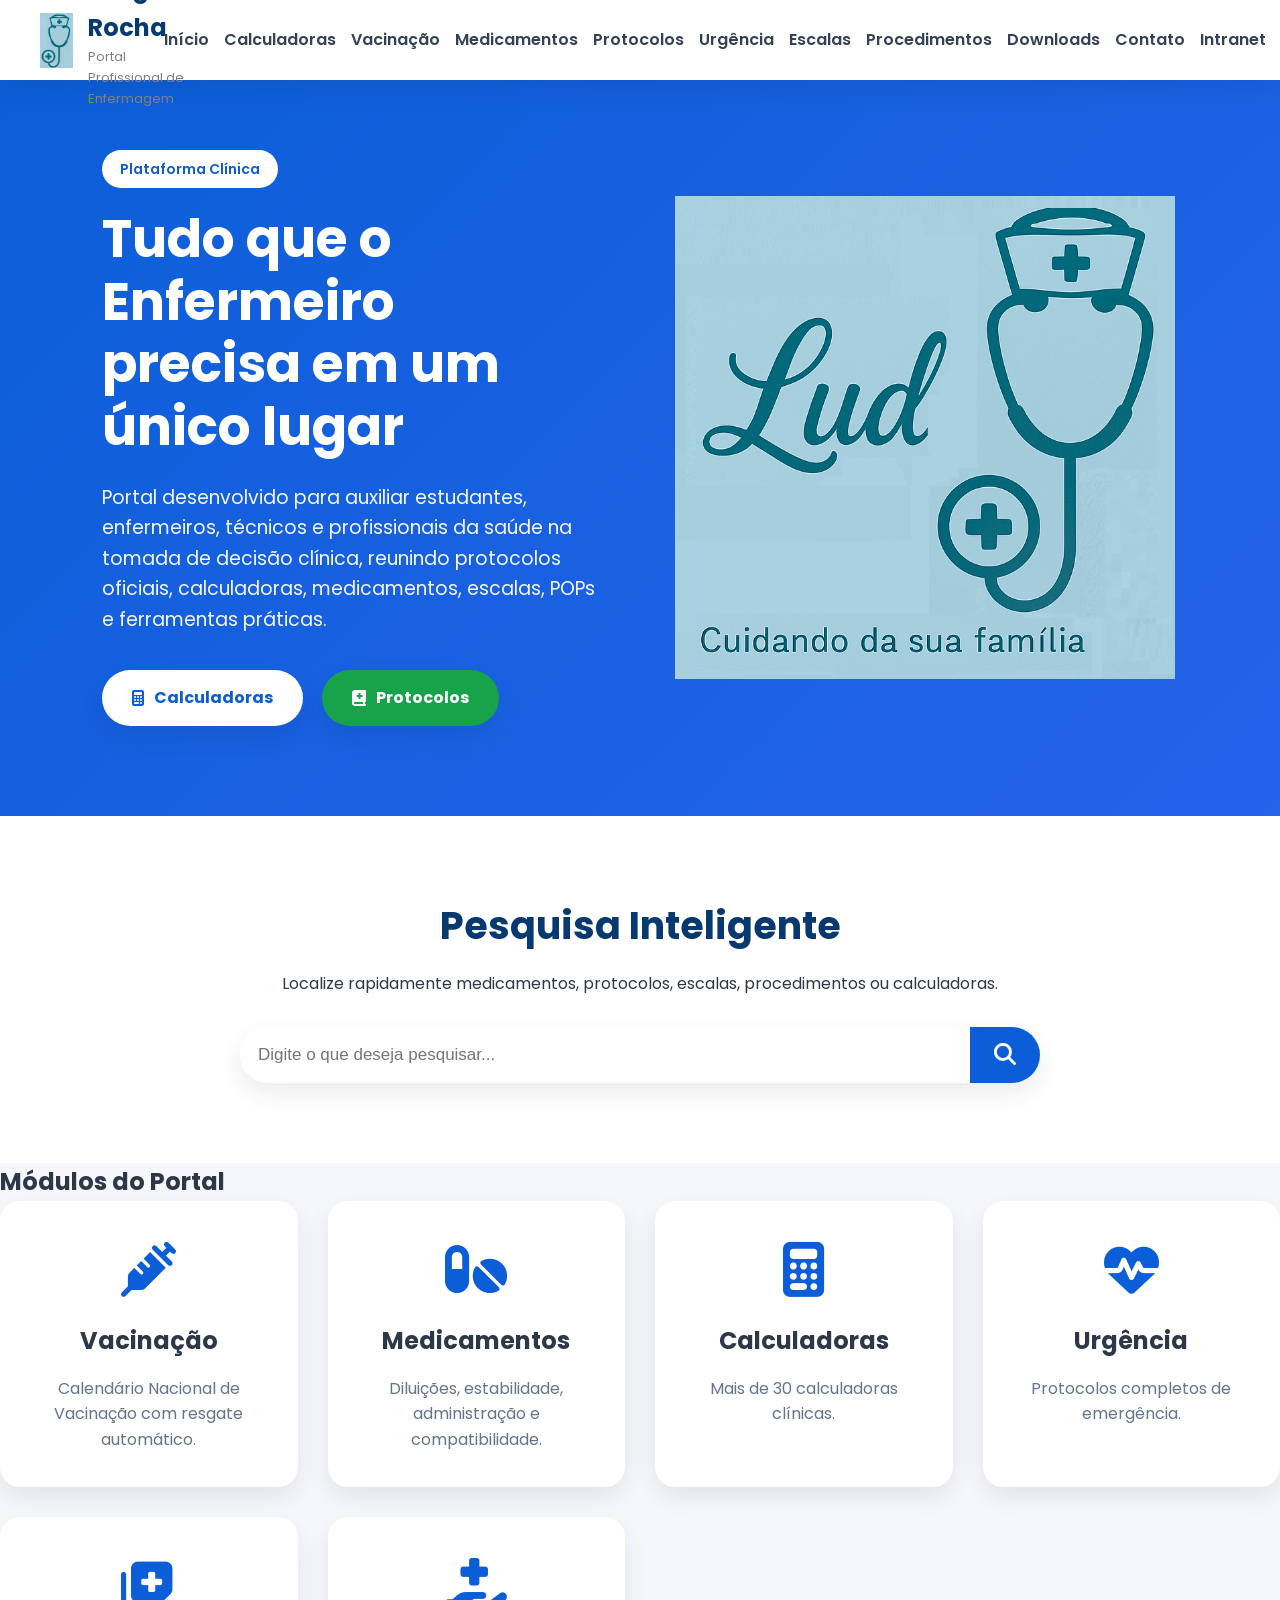
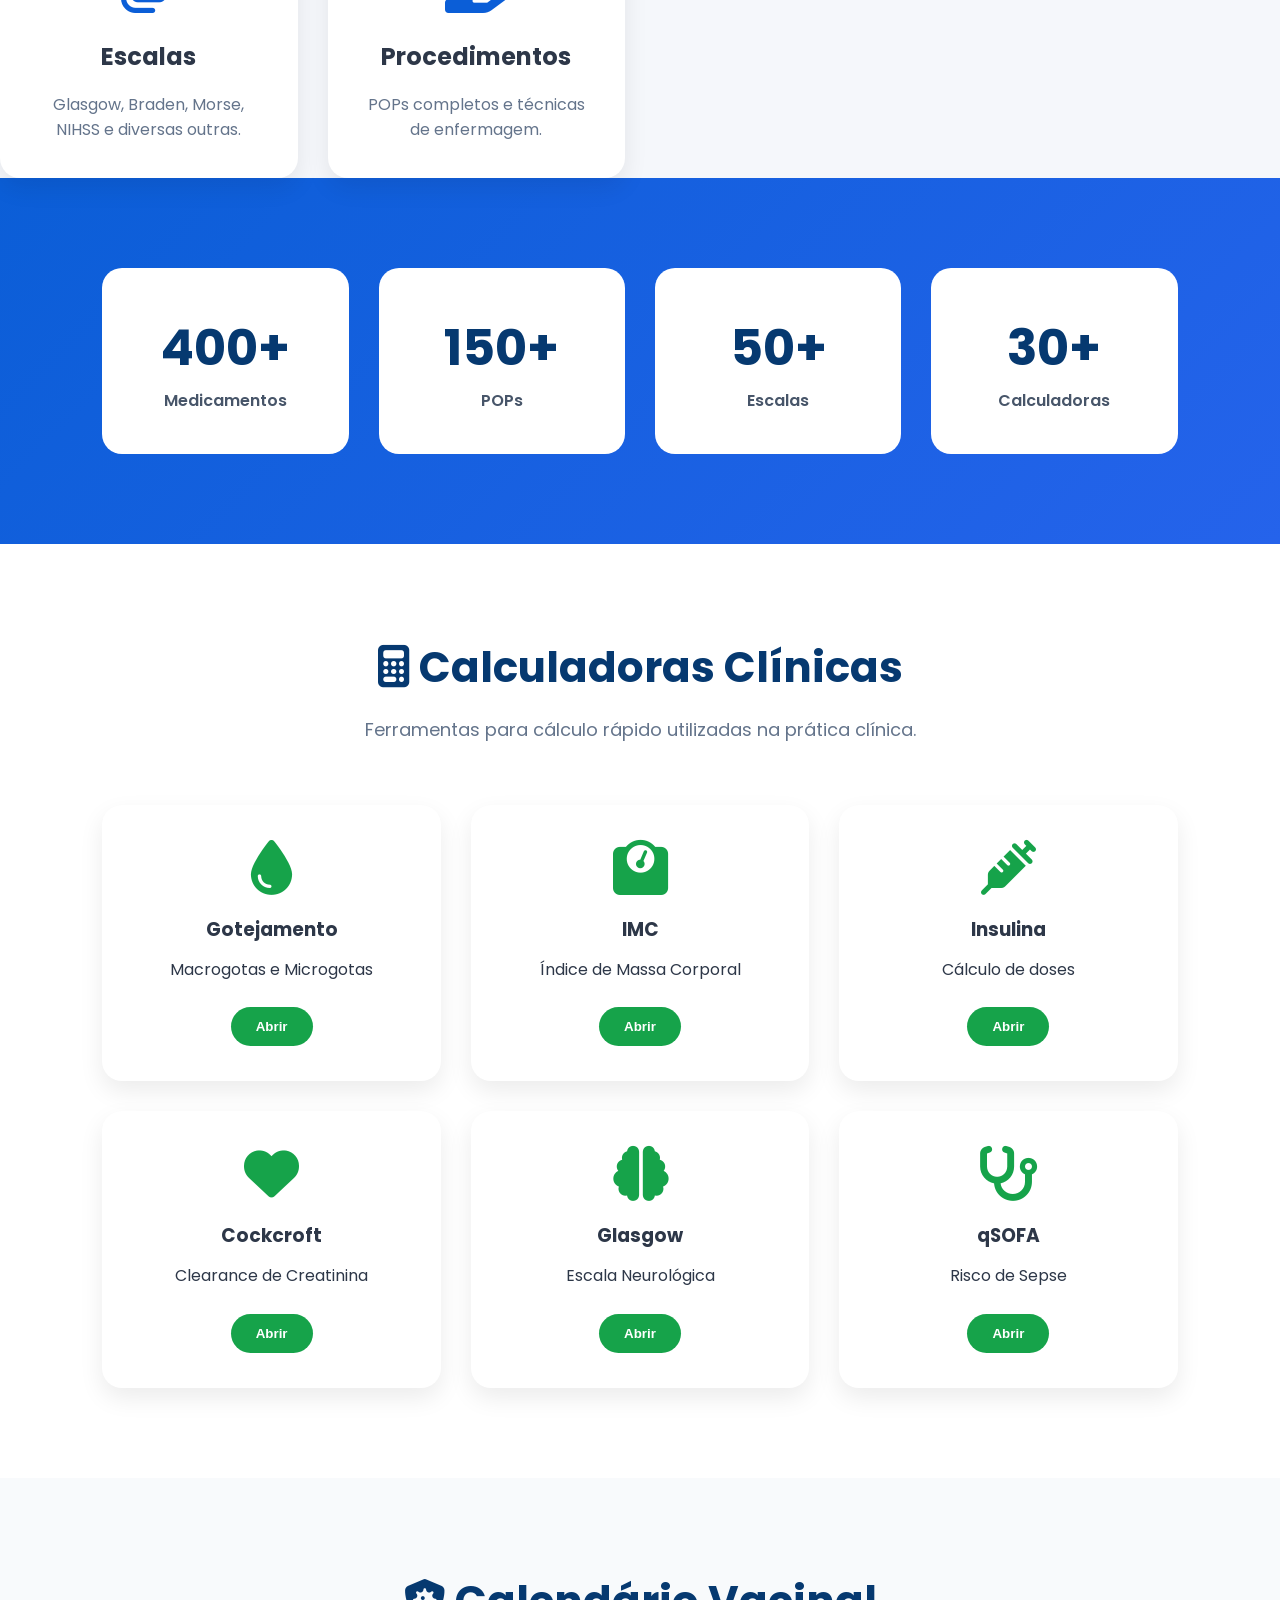
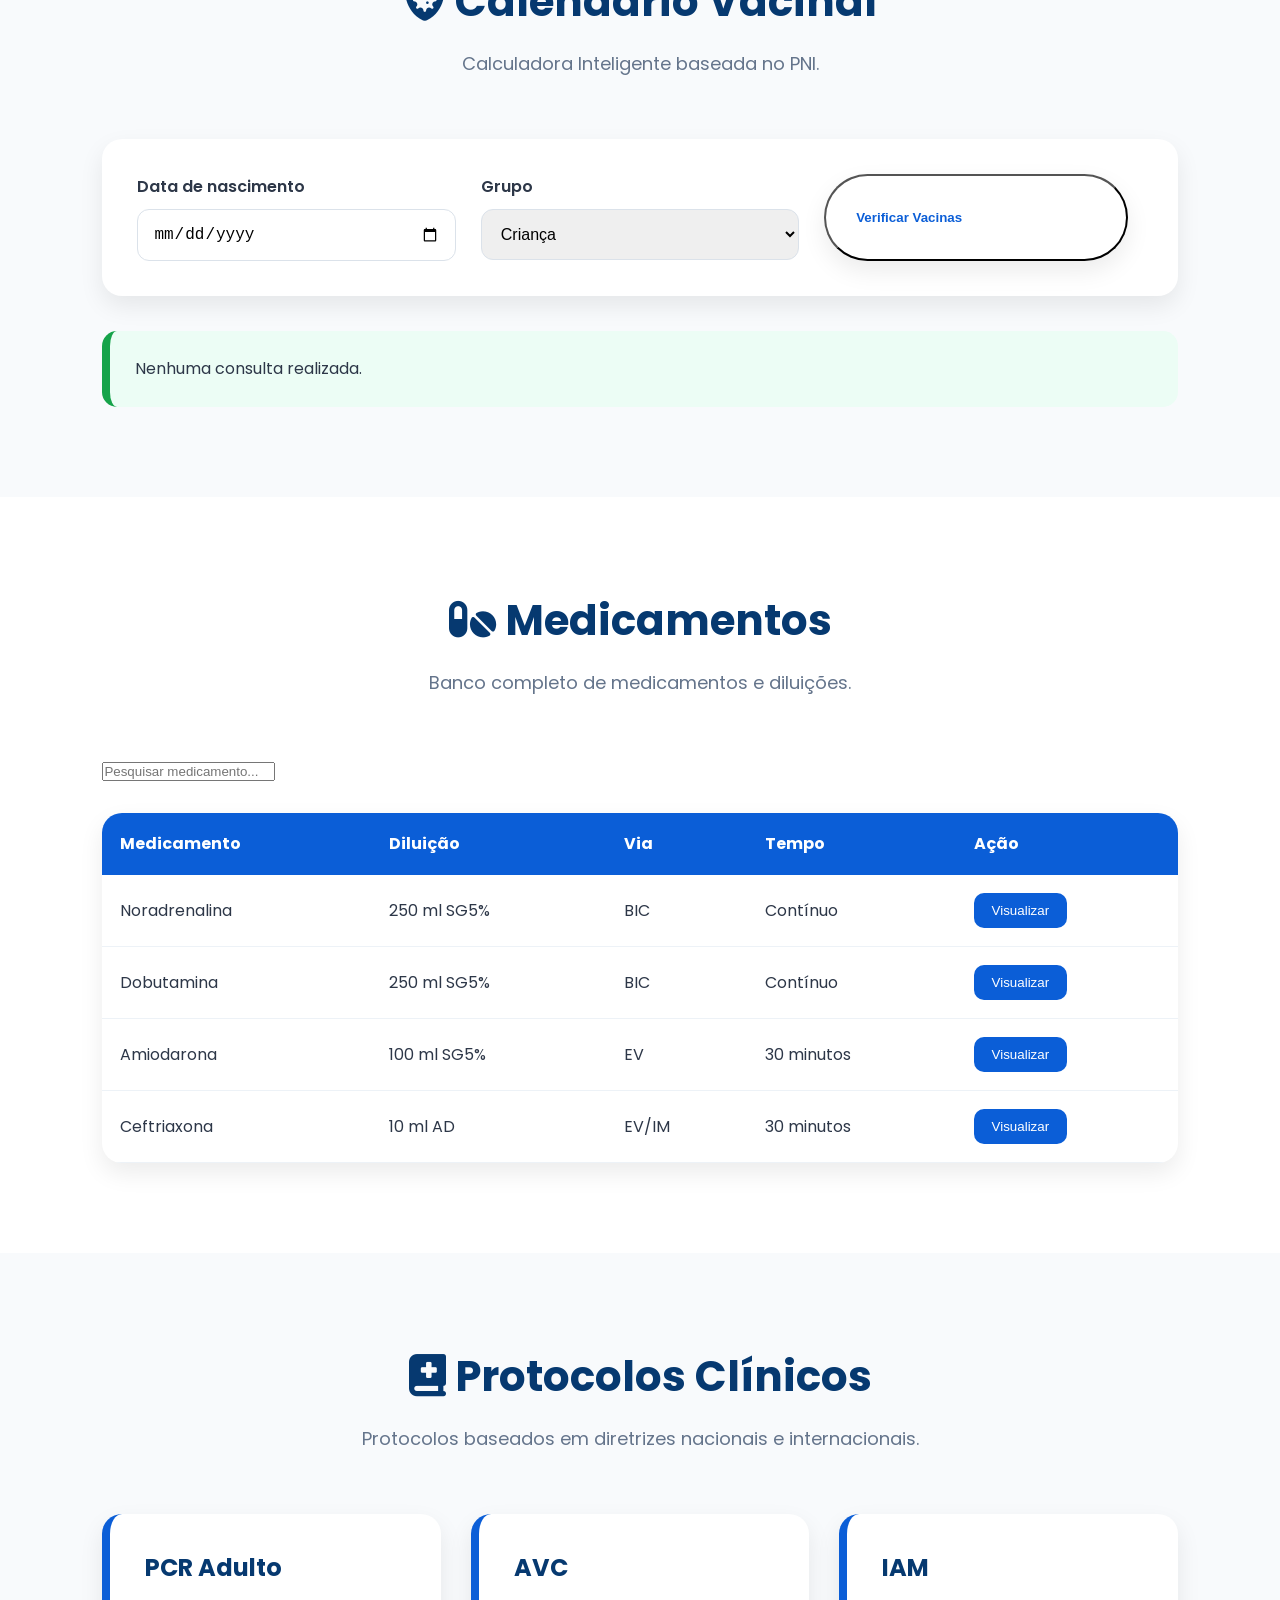
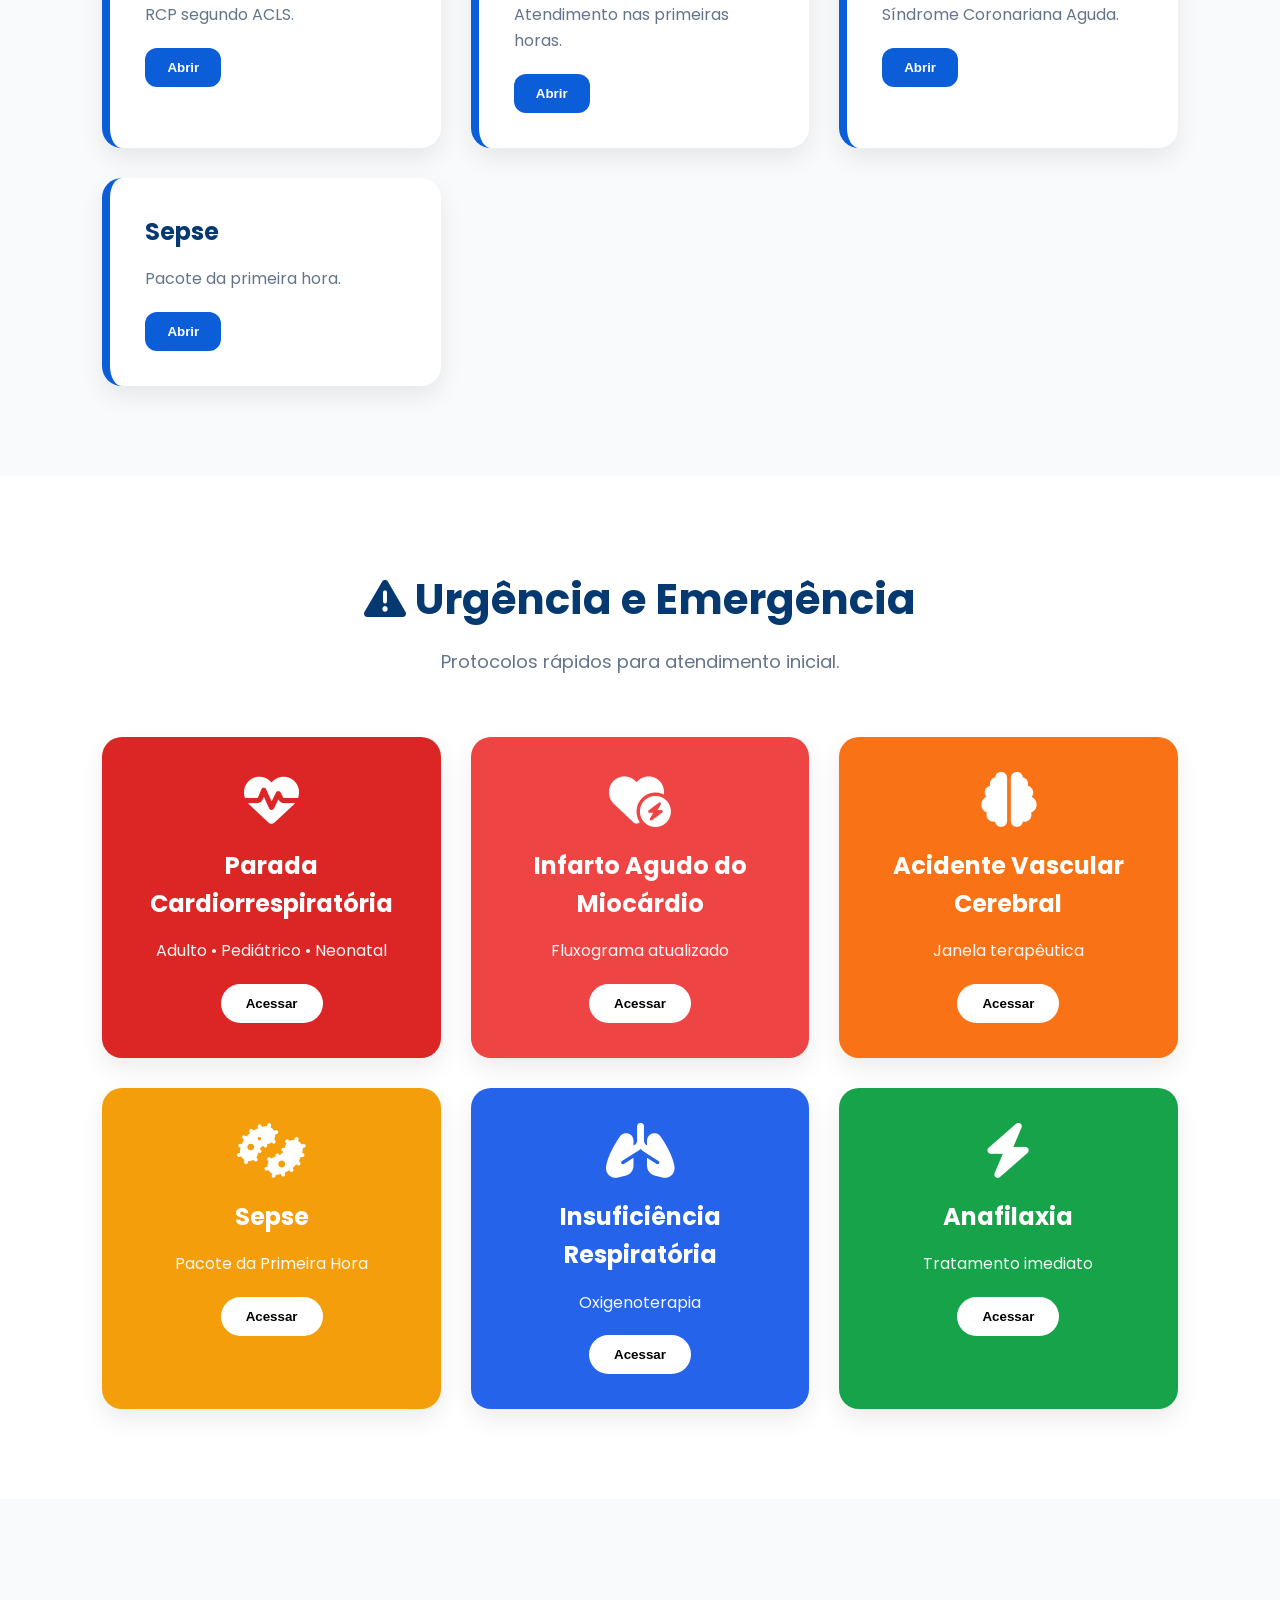
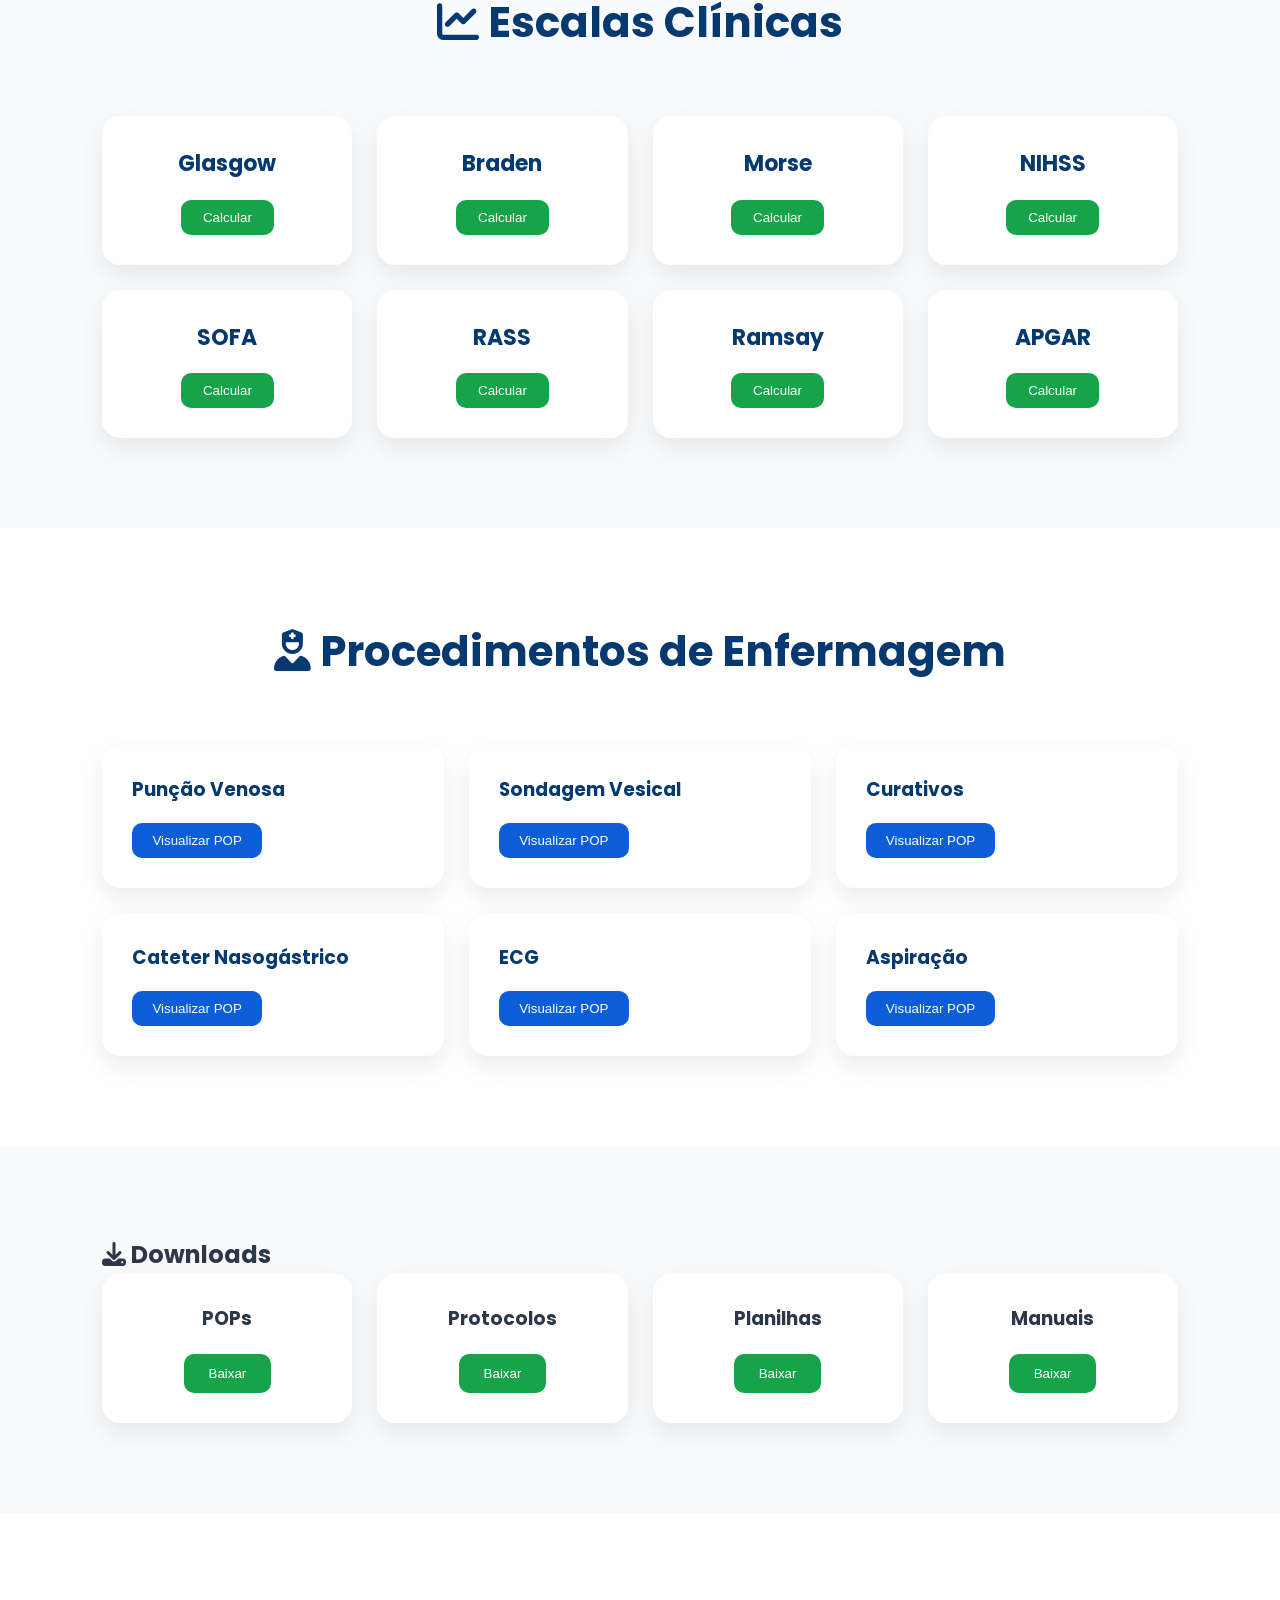
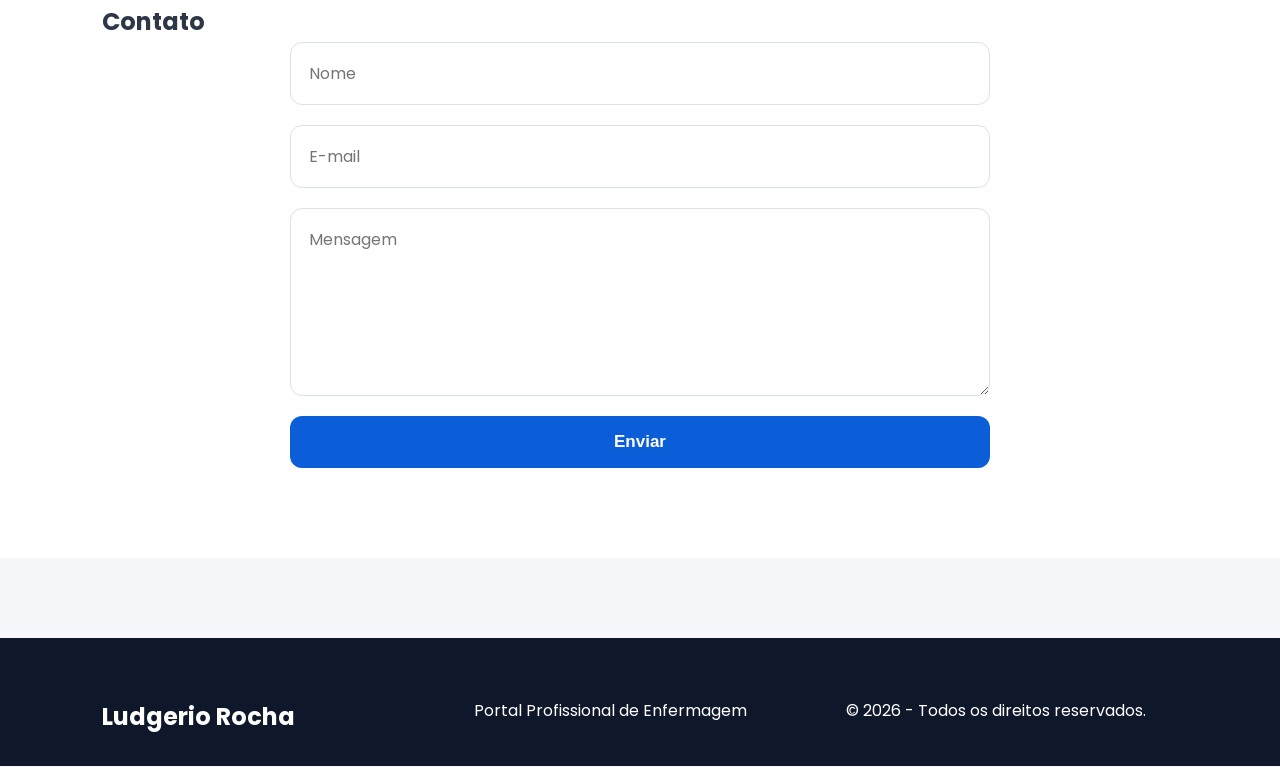
==== commit 4bf4d55c: "Update index.html" ====
--- a/index.html
+++ b/index.html
@@ -137,7 +137,7 @@
 
     <div class="hero-image">
 
-        <img src="capaincial.png">
+        <img src="capainicial.png">
 
     </div>
 
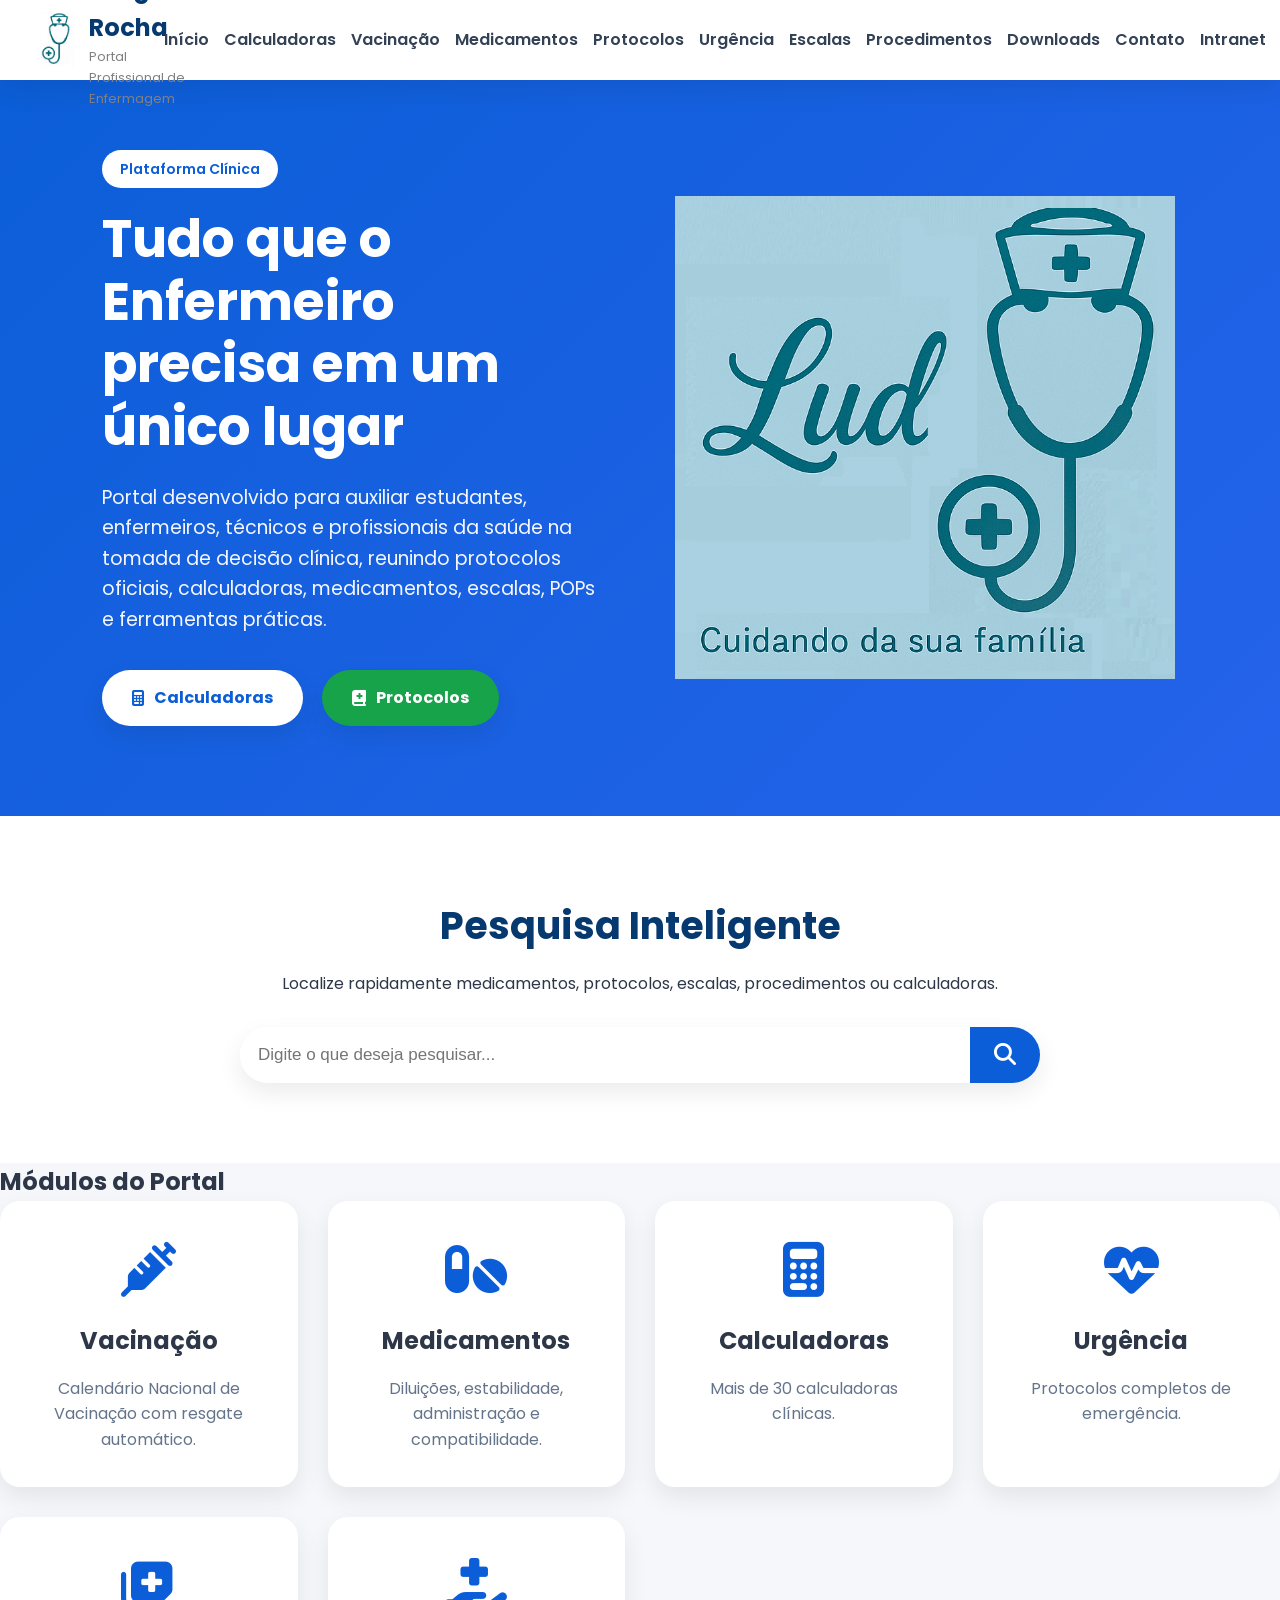
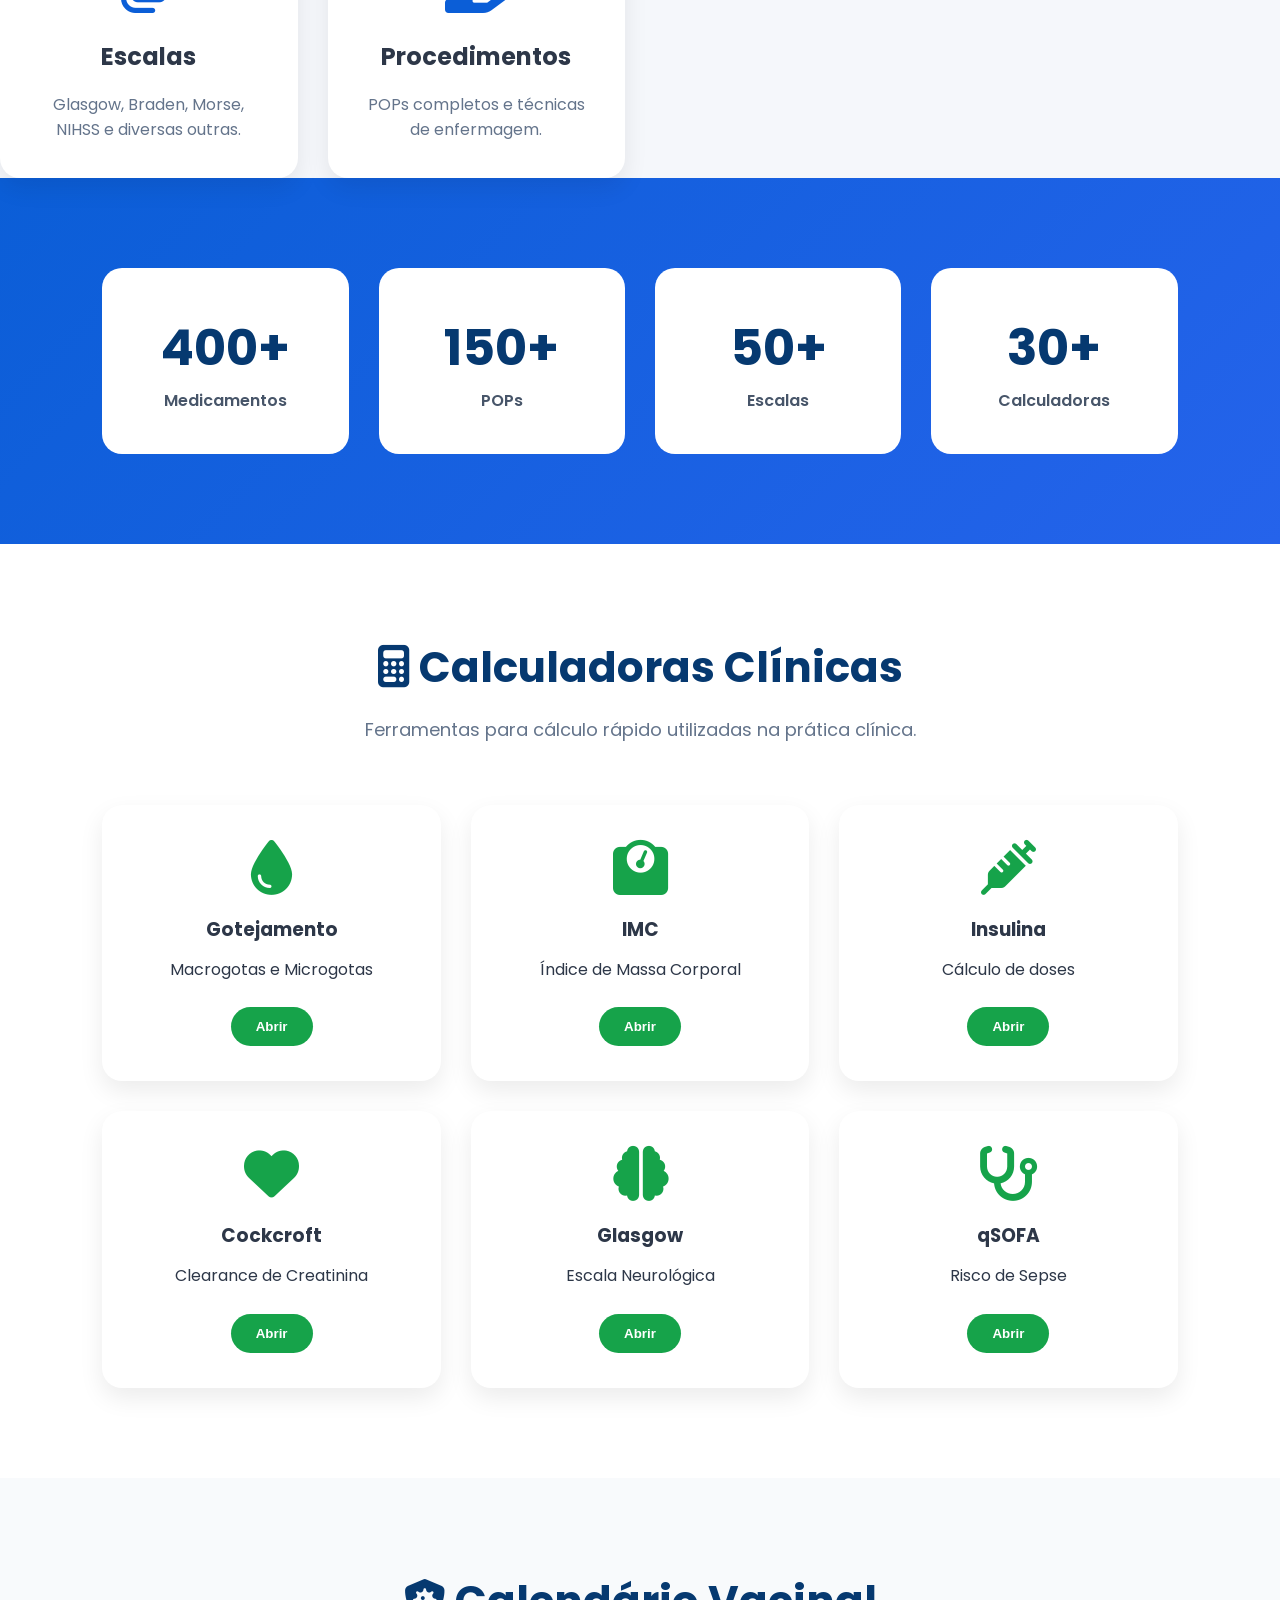
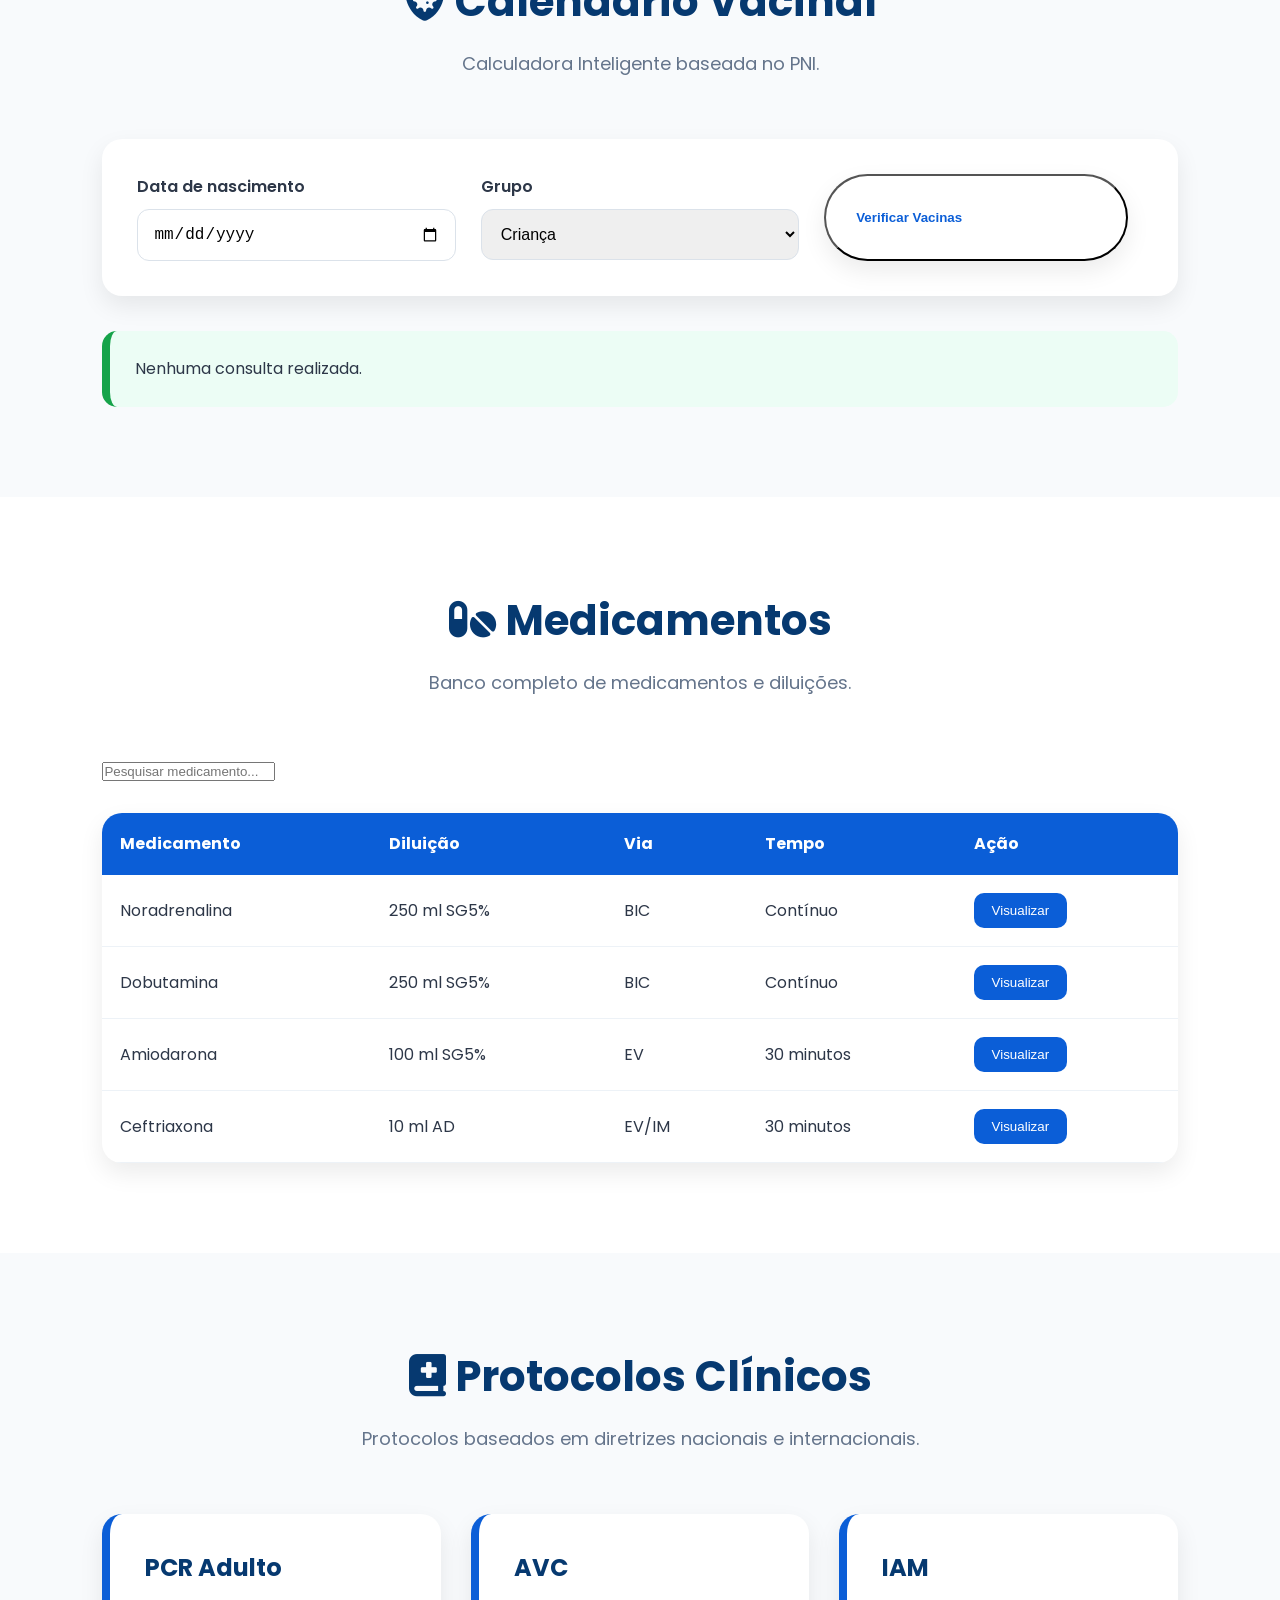
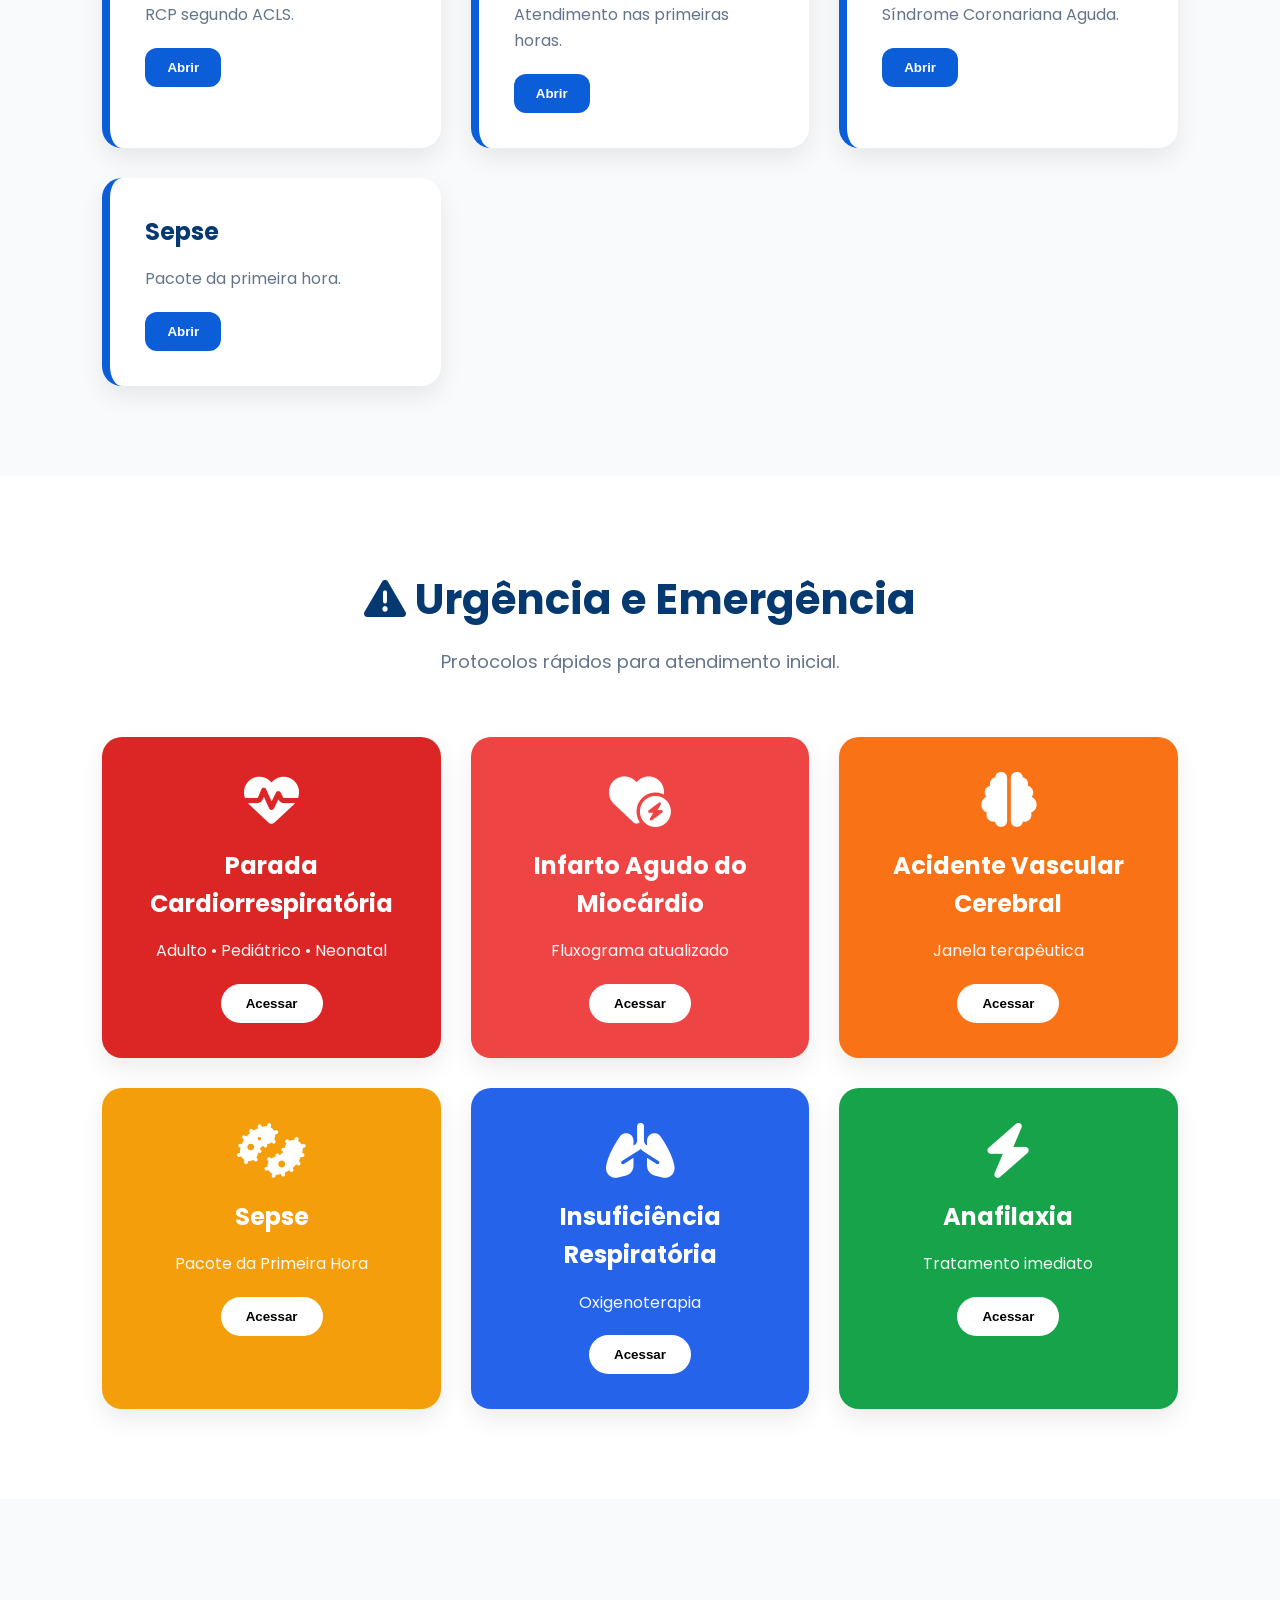
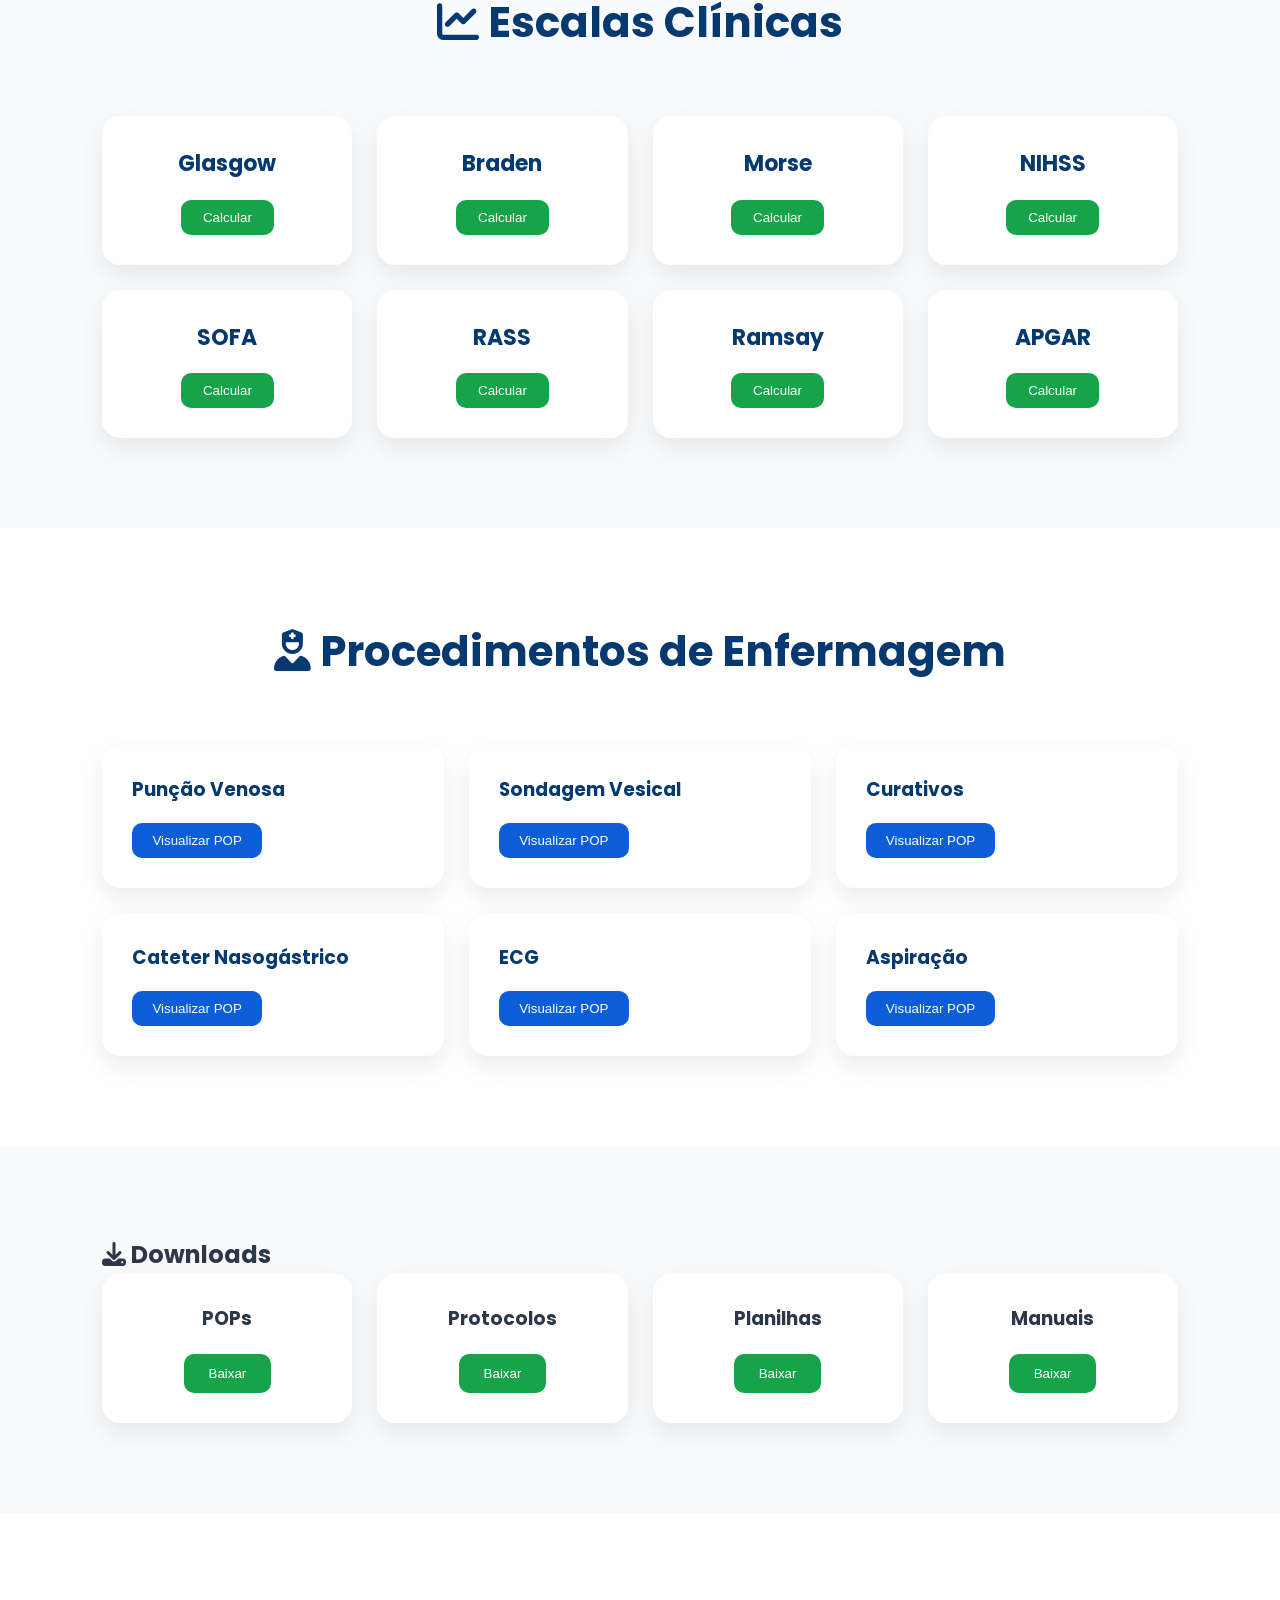
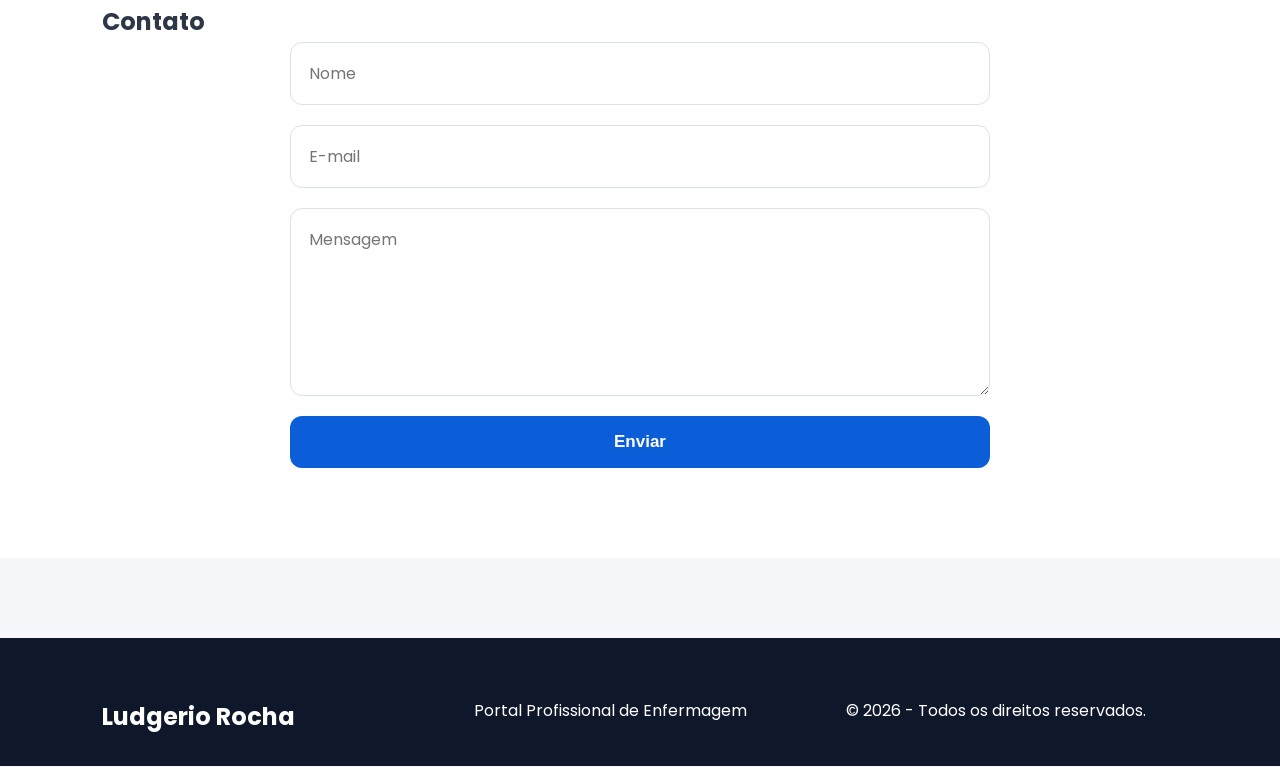
==== commit cafa6075: "Update index.html" ====
--- a/index.html
+++ b/index.html
@@ -20,7 +20,7 @@
 
     <title>Ludgerio Rocha | Portal Profissional de Enfermagem</title>
 
-    <link rel="icon" href="img/favicon.png">
+    <link rel="icon" href="logo.png">
 
     <link rel="stylesheet" href="style.css">
 
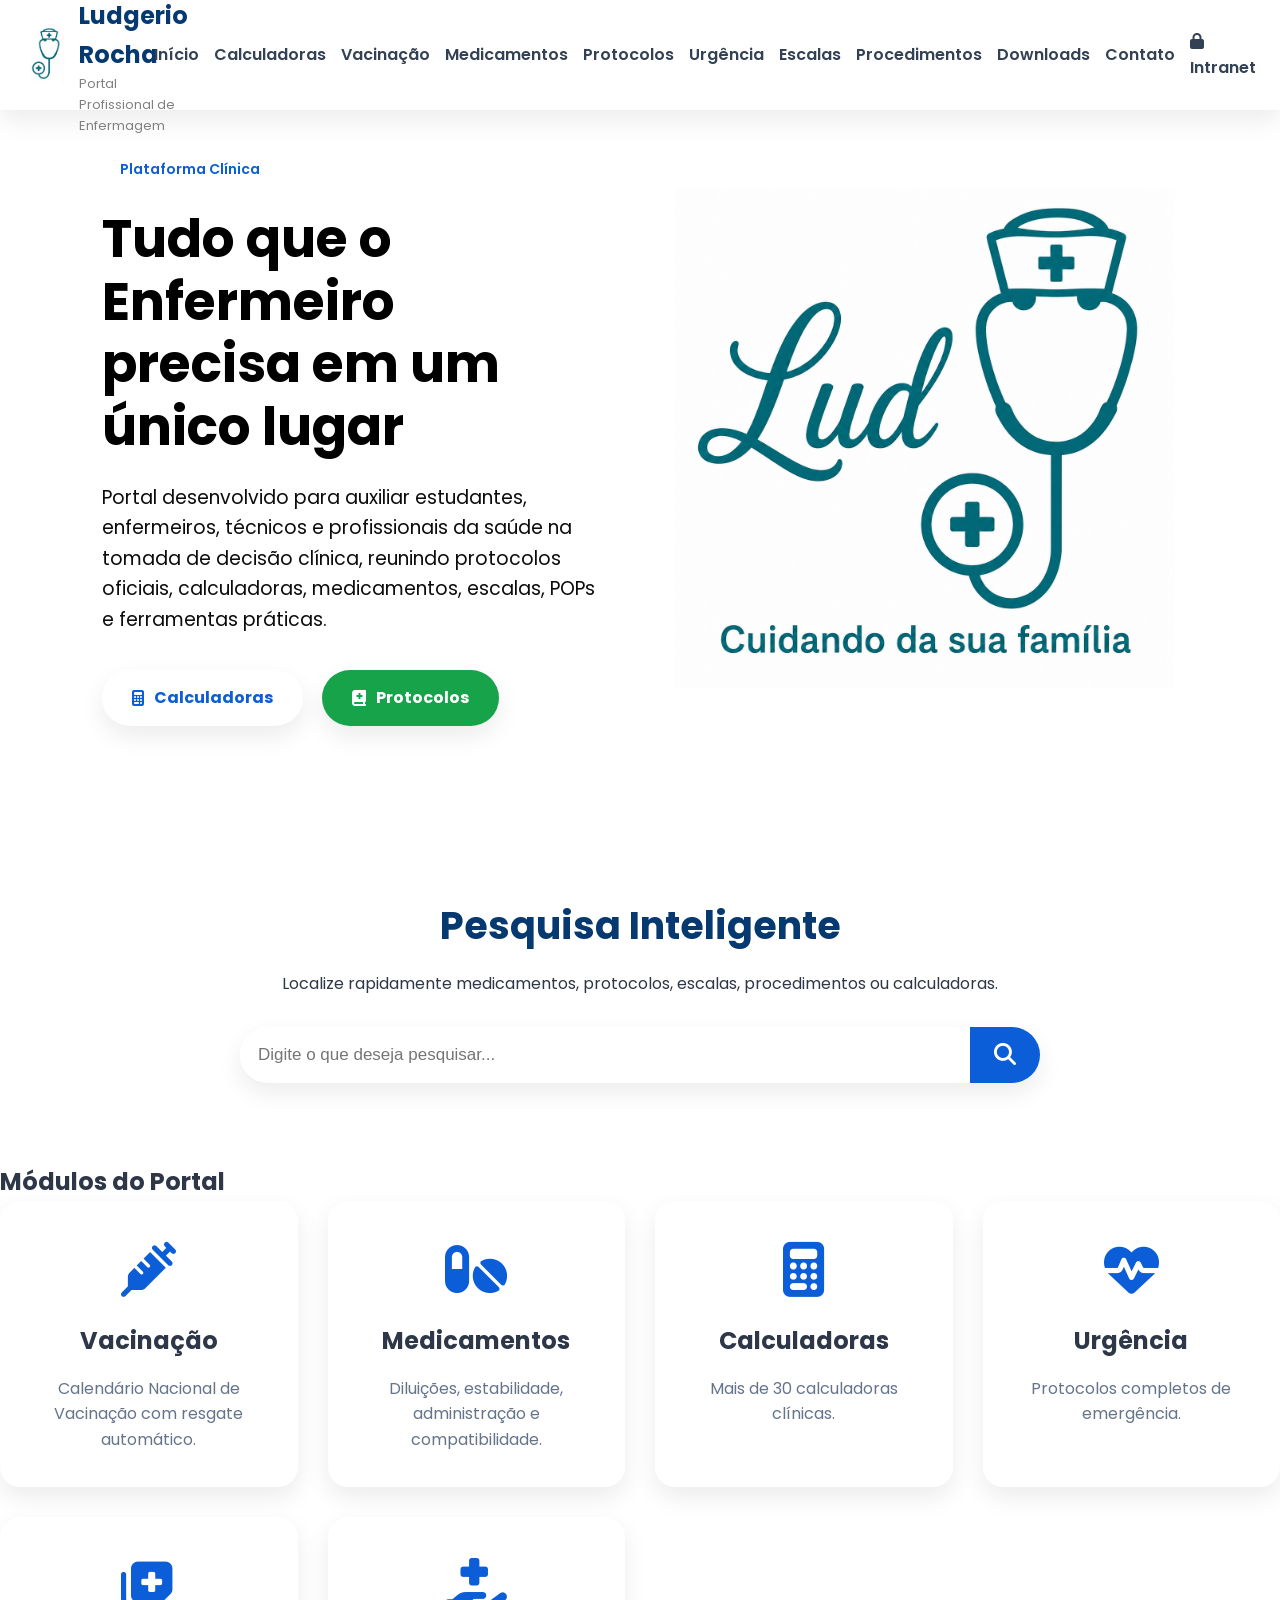
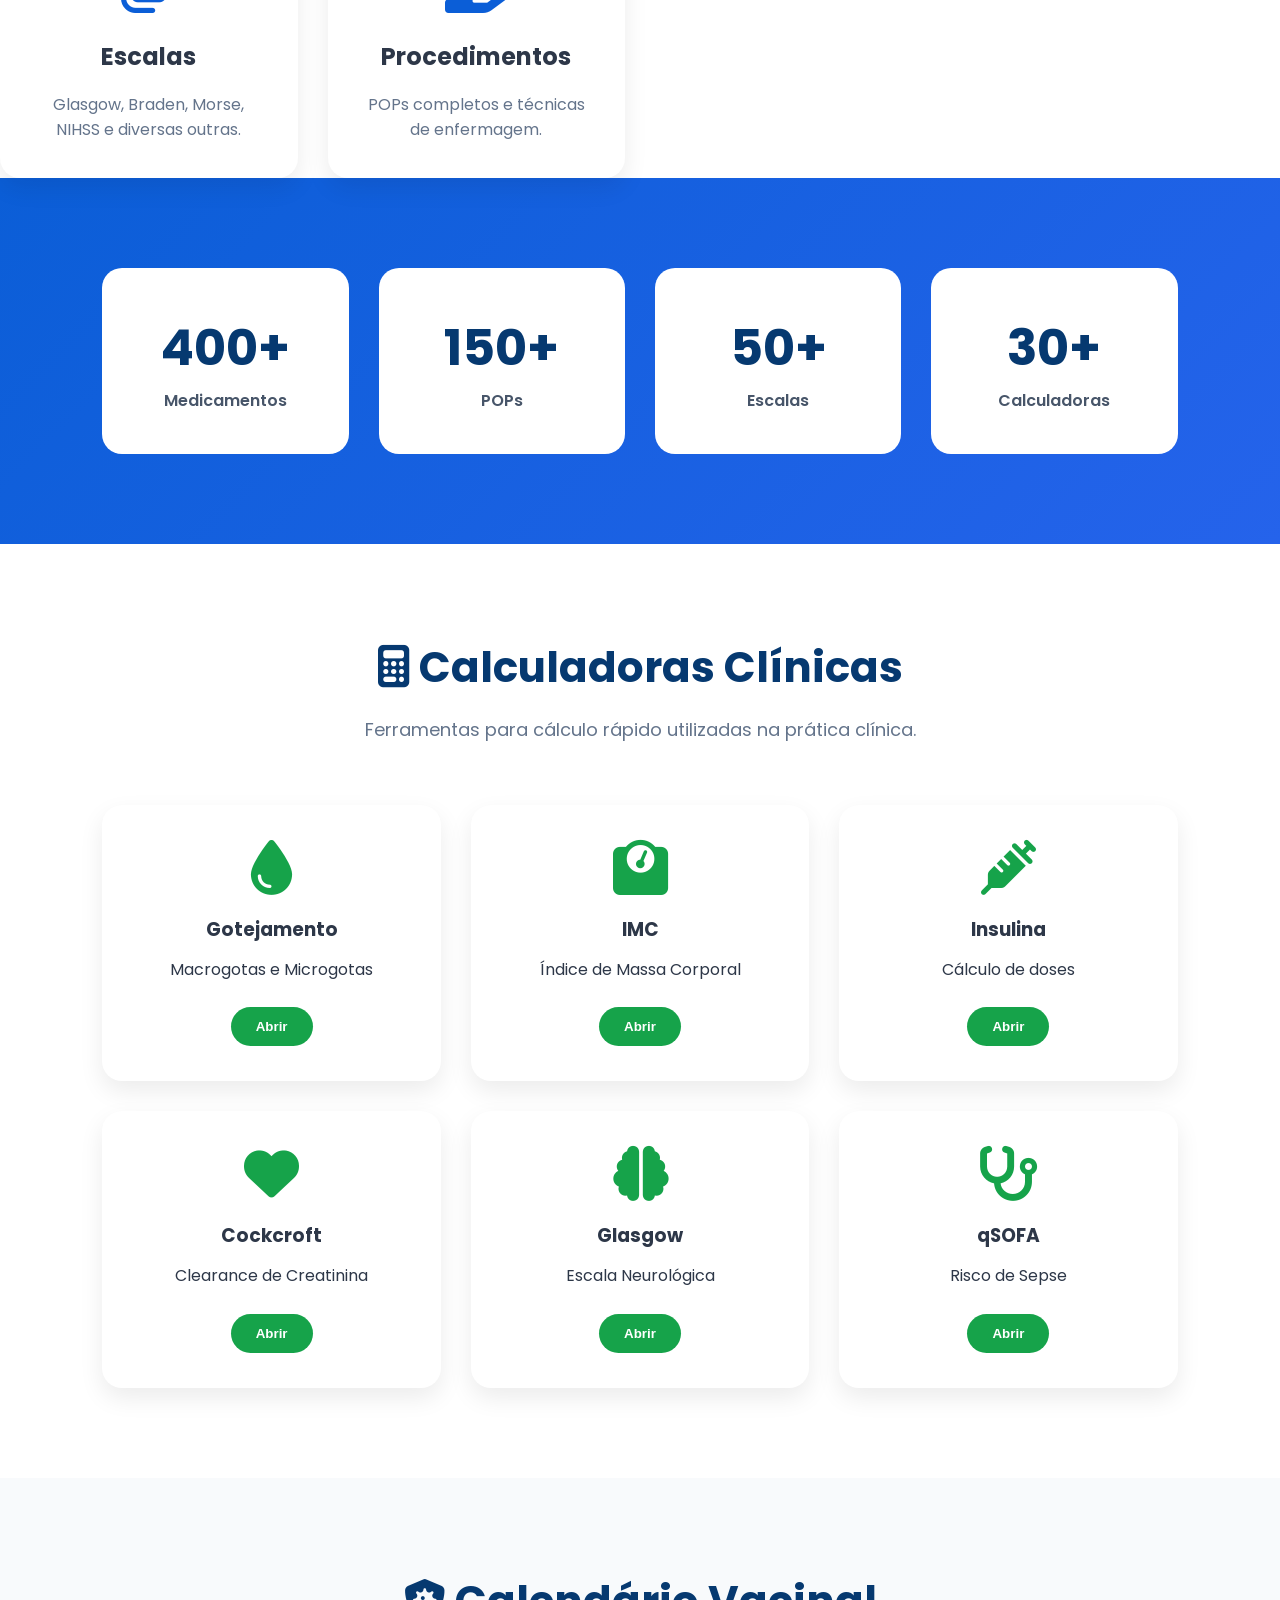
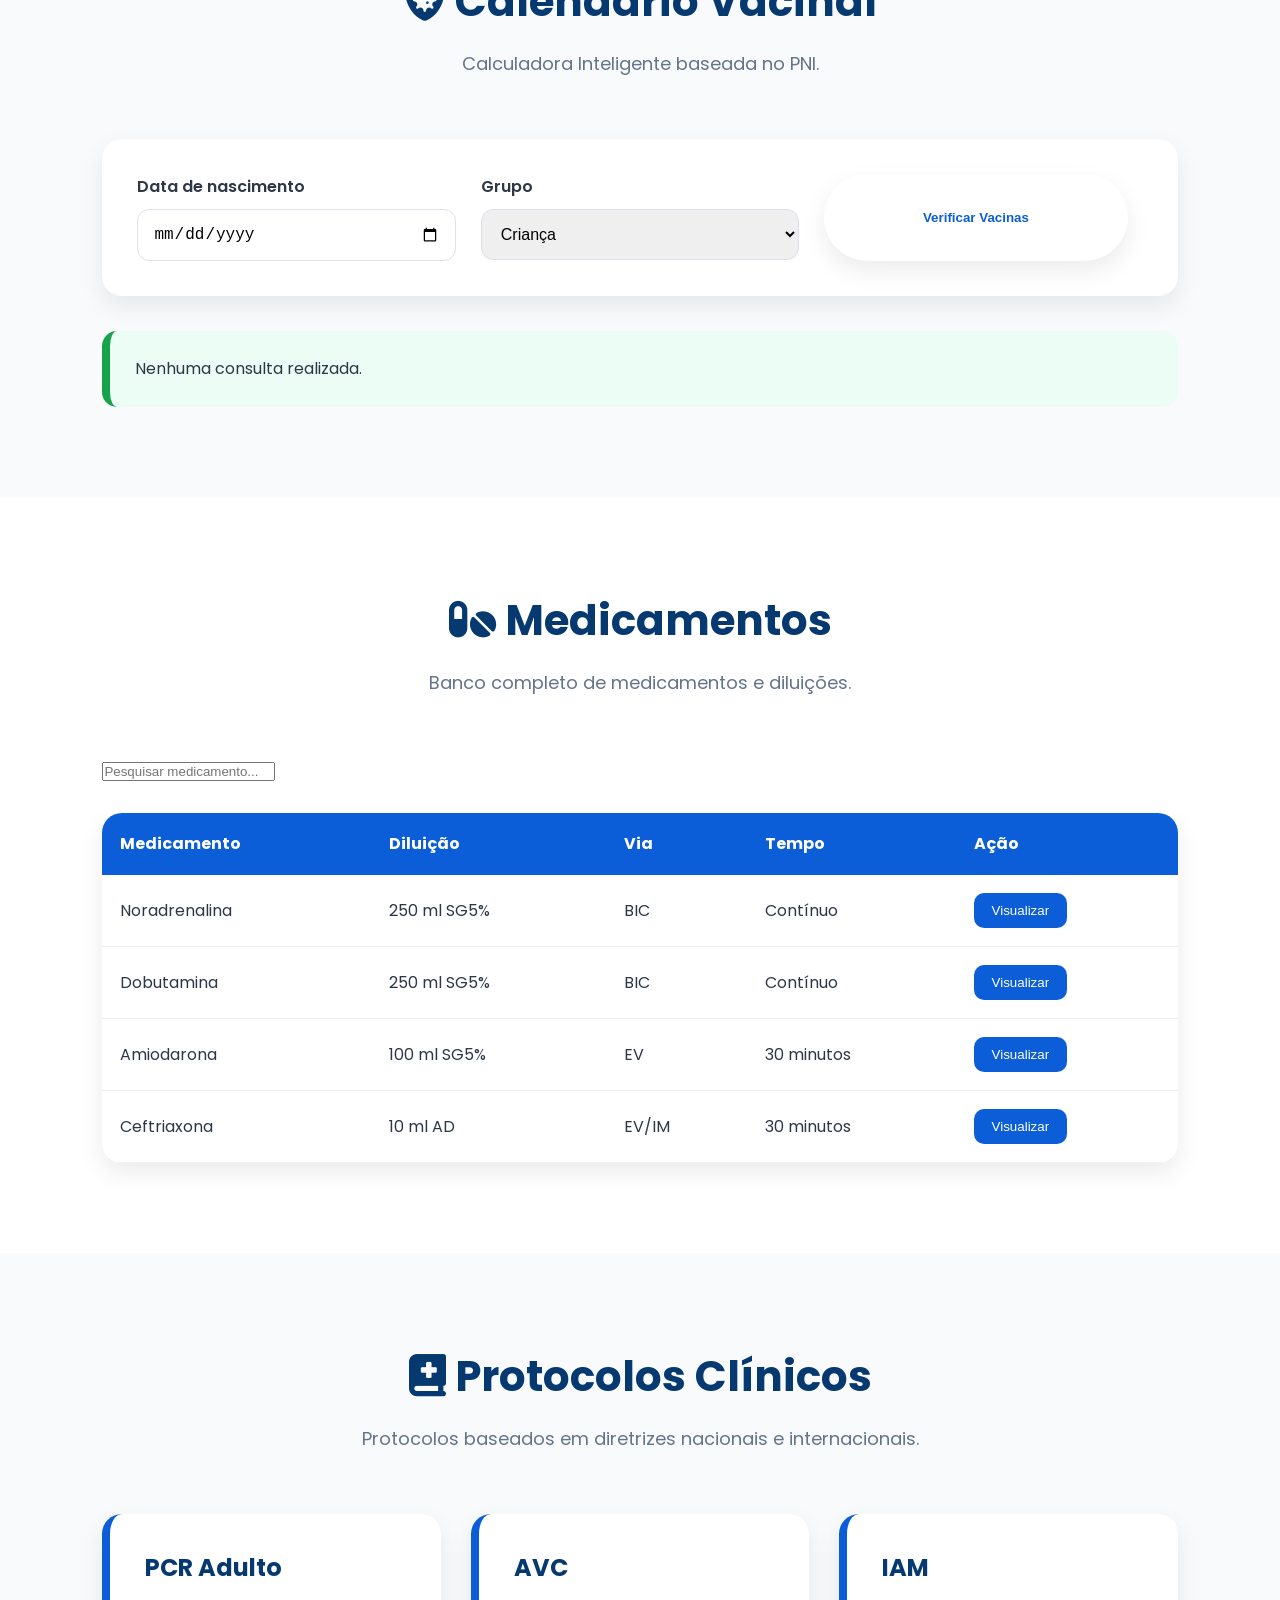
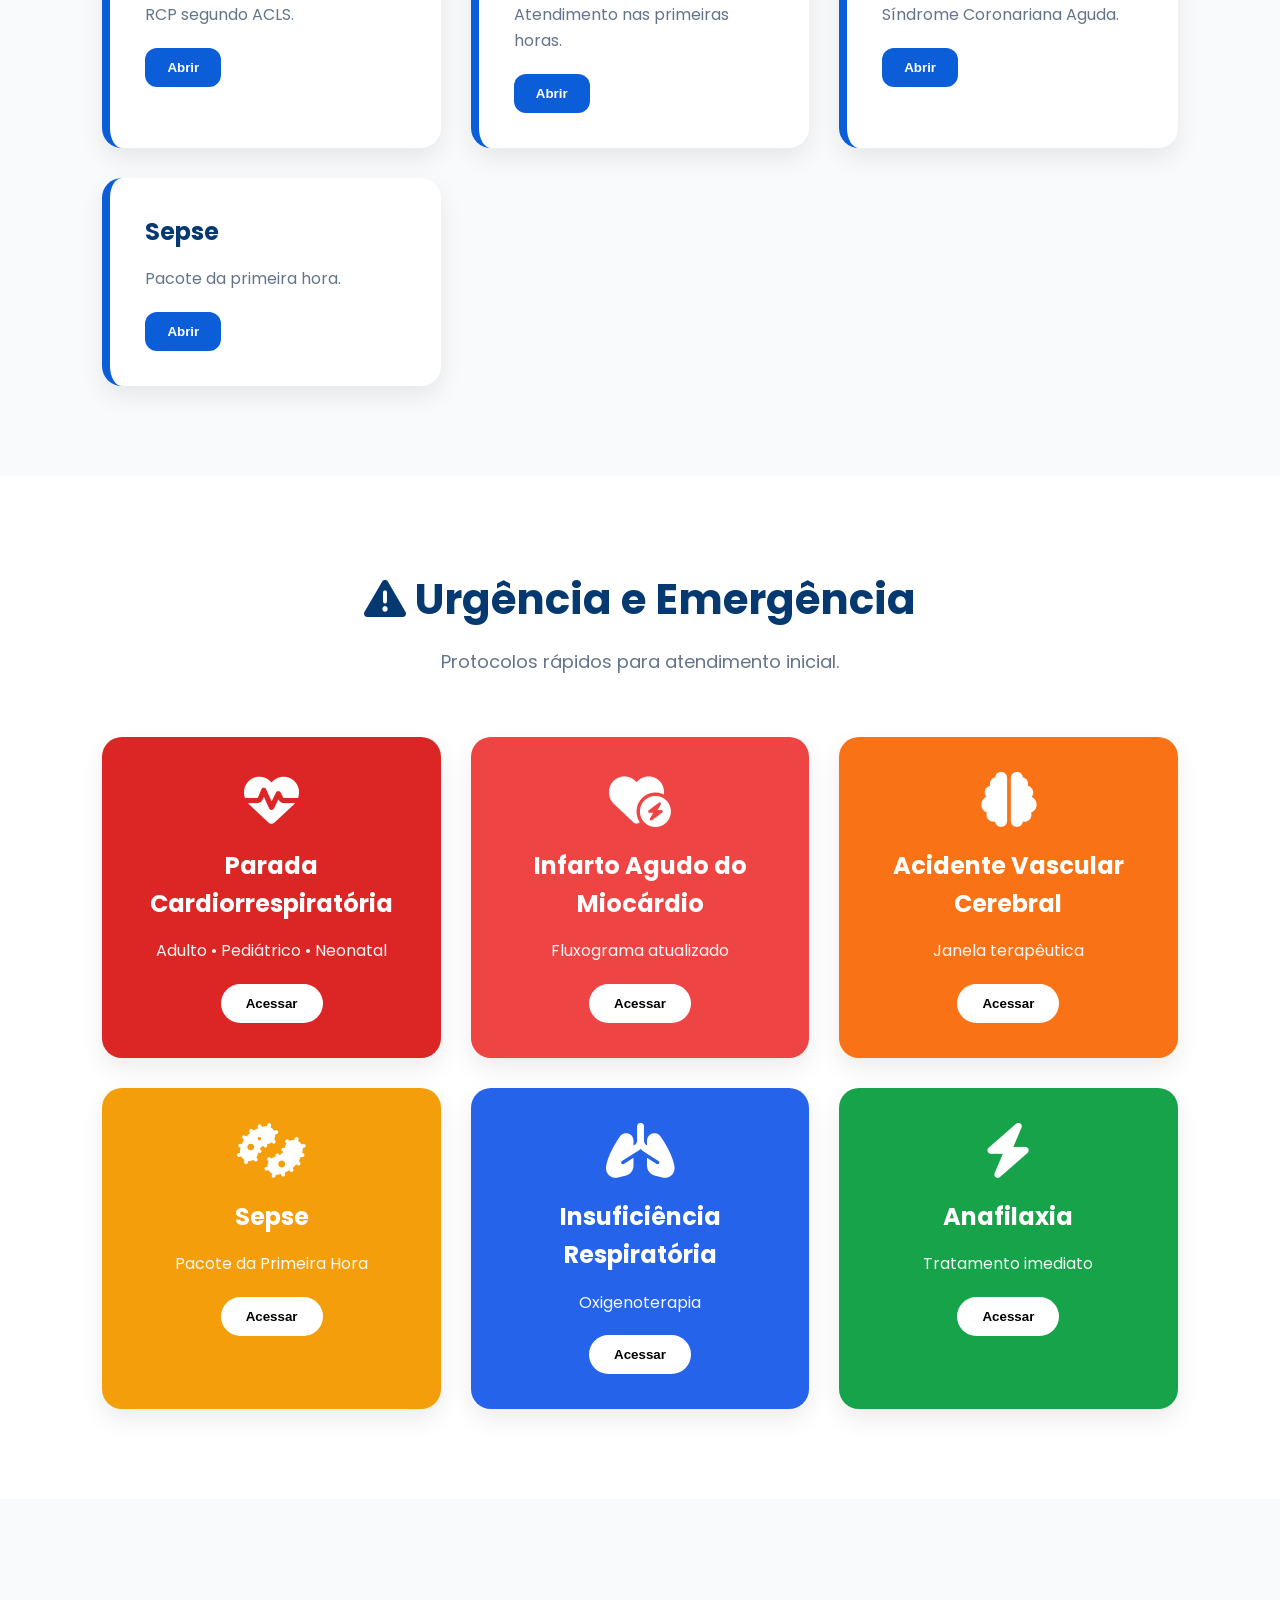
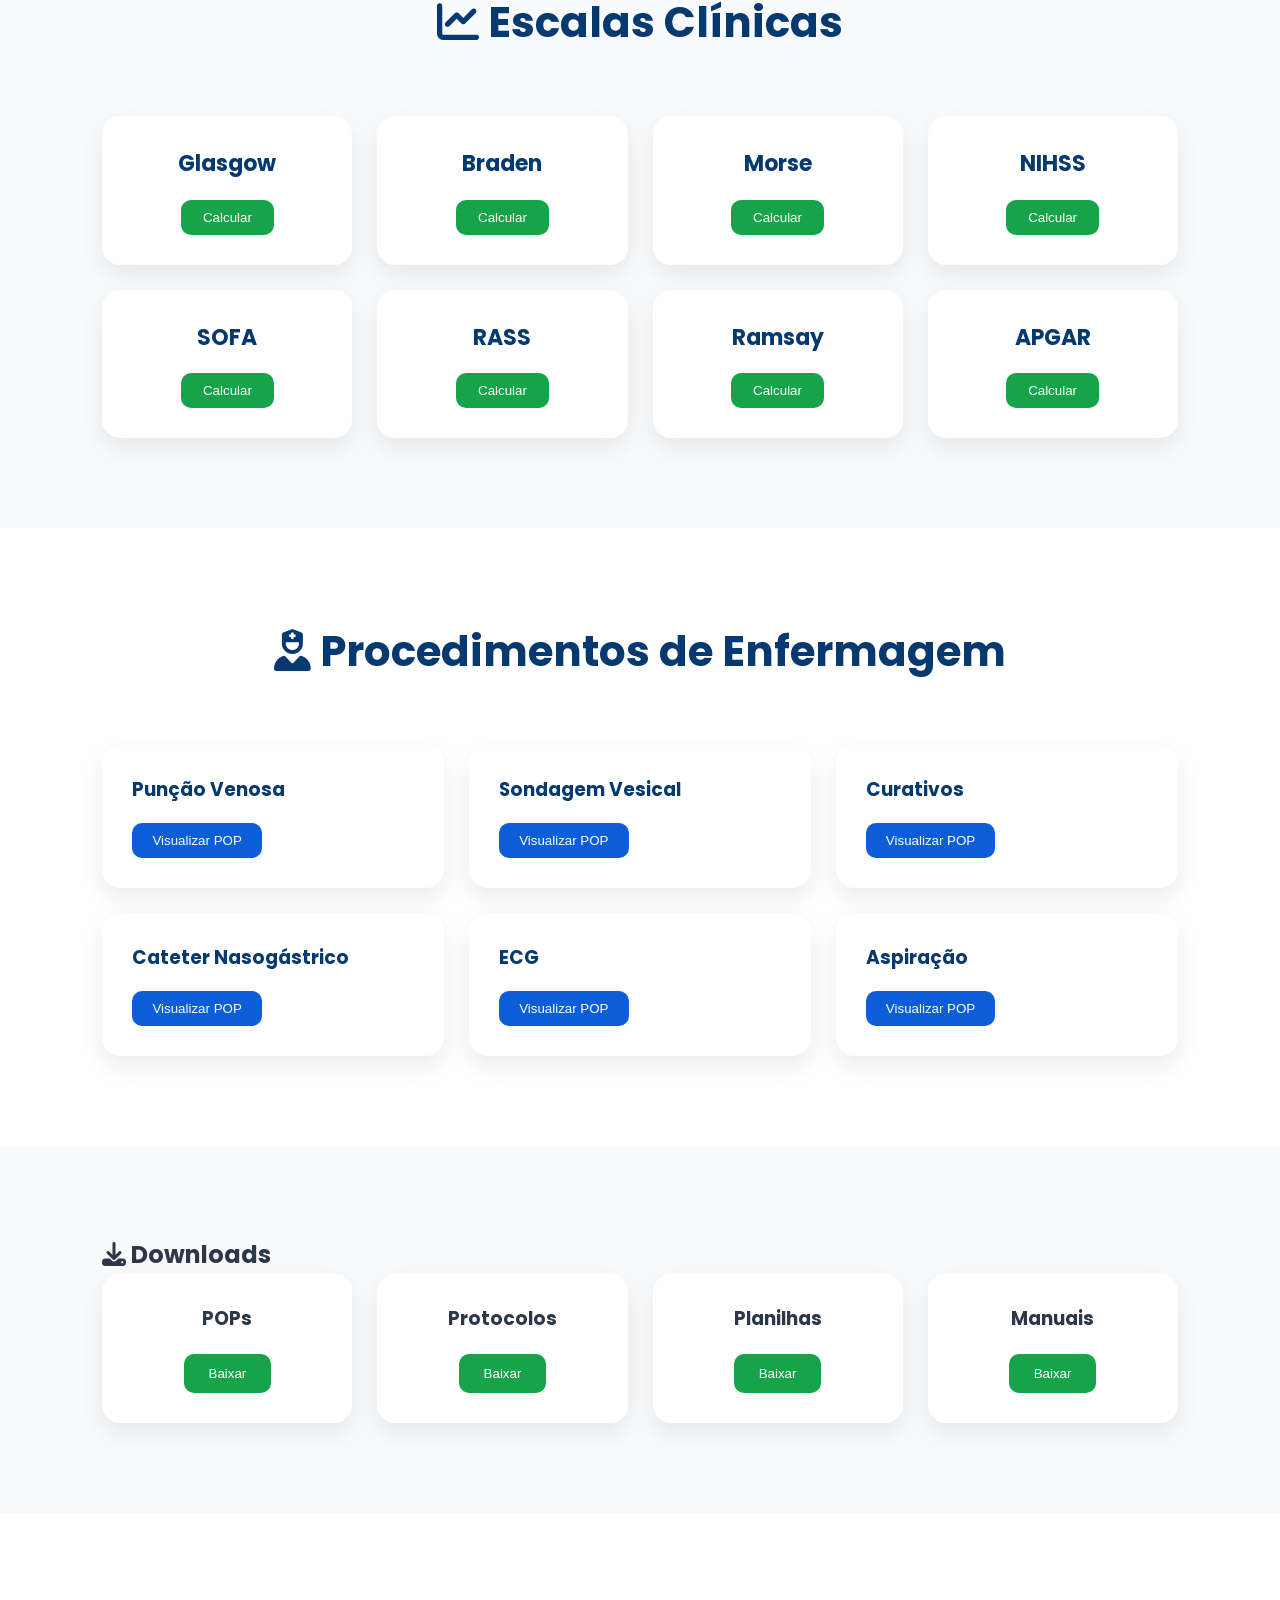
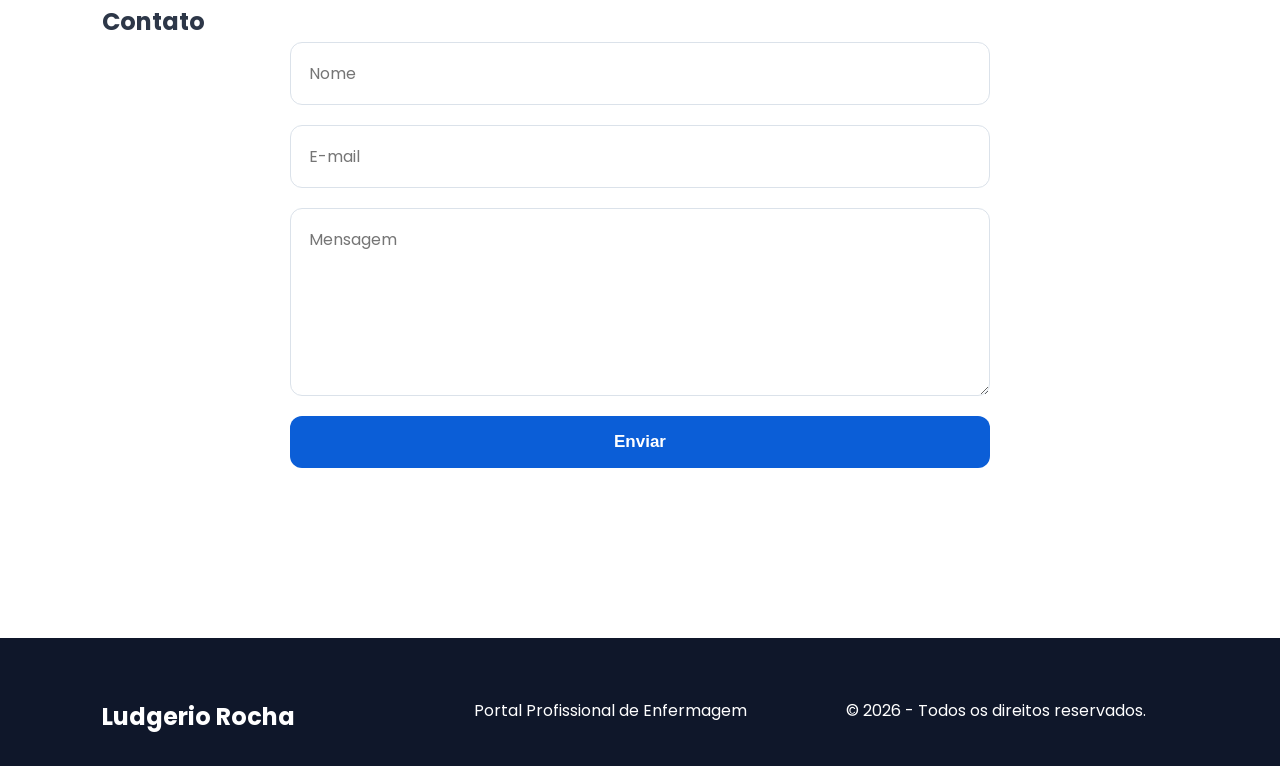
==== commit 3bf73cc5: "Update index.html" ====
--- a/index.html
+++ b/index.html
@@ -54,12 +54,16 @@
 
     </div>
 
-    <button id="menuMobile">
+    <!-- MENU MOBILE -->
+
+    <button id="menuMobile" aria-label="Abrir menu">
 
         <i class="fa-solid fa-bars"></i>
 
     </button>
 
+    <!-- MENU PRINCIPAL -->
+
     <nav id="menu">
 
         <a href="#inicio">Início</a>
@@ -82,11 +86,26 @@
 
         <a href="#contato">Contato</a>
 
-        <a href="https://www.ludgerio.com/intranet/login.html">Intranet</a>
+        <!-- INTRANET -->
+
+        <a href="https://www.ludgerio.com/intranet/login.html"
+           class="link-intranet"
+           aria-label="Acessar Intranet">
+
+            <i class="fa-solid fa-lock"></i>
+
+            Intranet
+
+        </a>
 
     </nav>
 
 </header>
+
+
+<!-- ===================================================== -->
+<!-- INÍCIO -->
+<!-- ===================================================== -->
 
 <section class="hero" id="inicio">
 
@@ -137,11 +156,16 @@
 
     <div class="hero-image">
 
-        <img src="capainicial.png">
-
-    </div>
-
-</section>
+        <img src="capainicial.png" alt="Portal Profissional de Enfermagem">
+
+    </div>
+
+</section>
+
+
+<!-- ===================================================== -->
+<!-- PESQUISA -->
+<!-- ===================================================== -->
 
 <section class="pesquisa">
 
@@ -163,9 +187,10 @@
         <input
             type="text"
             id="pesquisa"
-            placeholder="Digite o que deseja pesquisar...">
-
-        <button>
+            placeholder="Digite o que deseja pesquisar..."
+            aria-label="Pesquisar no portal">
+
+        <button type="button" aria-label="Pesquisar">
 
             <i class="fa-solid fa-magnifying-glass"></i>
 
@@ -175,6 +200,11 @@
 
 </section>
 
+
+<!-- ===================================================== -->
+<!-- MÓDULOS -->
+<!-- ===================================================== -->
+
 <section class="atalhos">
 
     <h2>
@@ -249,6 +279,11 @@
 
 </section>
 
+
+<!-- ===================================================== -->
+<!-- ESTATÍSTICAS -->
+<!-- ===================================================== -->
+
 <section class="estatisticas">
 
     <div class="item">
@@ -285,21 +320,27 @@
 
 </section>
 
-<!-- ========================= -->
+
+<!-- ===================================================== -->
 <!-- CALCULADORAS -->
-<!-- ========================= -->
+<!-- ===================================================== -->
 
 <section id="calculadoras" class="secao">
 
     <div class="titulo-secao">
 
         <h2>
+
             <i class="fa-solid fa-calculator"></i>
+
             Calculadoras Clínicas
+
         </h2>
 
         <p>
+
             Ferramentas para cálculo rápido utilizadas na prática clínica.
+
         </p>
 
     </div>
@@ -307,383 +348,418 @@
     <div class="grid-calculadoras">
 
         <div class="card-calculo">
+
             <i class="fa-solid fa-droplet"></i>
+
             <h3>Gotejamento</h3>
+
             <p>Macrogotas e Microgotas</p>
-            <button>Abrir</button>
+
+            <button type="button">Abrir</button>
+
         </div>
 
         <div class="card-calculo">
+
             <i class="fa-solid fa-weight-scale"></i>
+
             <h3>IMC</h3>
+
             <p>Índice de Massa Corporal</p>
-            <button>Abrir</button>
+
+            <button type="button">Abrir</button>
+
         </div>
 
         <div class="card-calculo">
+
             <i class="fa-solid fa-syringe"></i>
+
             <h3>Insulina</h3>
+
             <p>Cálculo de doses</p>
-            <button>Abrir</button>
+
+            <button type="button">Abrir</button>
+
         </div>
 
         <div class="card-calculo">
+
             <i class="fa-solid fa-heart"></i>
+
             <h3>Cockcroft</h3>
+
             <p>Clearance de Creatinina</p>
-            <button>Abrir</button>
+
+            <button type="button">Abrir</button>
+
         </div>
 
         <div class="card-calculo">
+
             <i class="fa-solid fa-brain"></i>
+
             <h3>Glasgow</h3>
+
             <p>Escala Neurológica</p>
-            <button>Abrir</button>
+
+            <button type="button">Abrir</button>
+
         </div>
 
         <div class="card-calculo">
+
             <i class="fa-solid fa-stethoscope"></i>
+
             <h3>qSOFA</h3>
+
             <p>Risco de Sepse</p>
-            <button>Abrir</button>
-        </div>
-
-    </div>
-
-</section>
-
-<!-- ========================= -->
+
+            <button type="button">Abrir</button>
+
+        </div>
+
+    </div>
+
+</section>
+
+
+<!-- ===================================================== -->
 <!-- VACINAÇÃO -->
-<!-- ========================= -->
+<!-- ===================================================== -->
 
 <section id="vacinas" class="secao">
 
-<div class="titulo-secao">
-
-<h2>
-
-<i class="fa-solid fa-shield-virus"></i>
-
-Calendário Vacinal
-
-</h2>
-
-<p>
-
-Calculadora Inteligente baseada no PNI.
-
-</p>
-
-</div>
-
-<div class="vacina-box">
-
-<div class="campo">
-
-<label>
-
-Data de nascimento
-
-</label>
-
-<input
-type="date"
-id="dataNascimento">
-
-</div>
-
-<div class="campo">
-
-<label>
-
-Grupo
-
-</label>
-
-<select>
-
-<option>Criança</option>
-
-<option>Adolescente</option>
-
-<option>Adulto</option>
-
-<option>Gestante</option>
-
-<option>Idoso</option>
-
-<option>Imunossuprimido</option>
-
-</select>
-
-</div>
-
-<button class="btn">
-
-Verificar Vacinas
-
-</button>
-
-</div>
-
-<div id="resultadoVacinas">
-
-<p>
-
-Nenhuma consulta realizada.
-
-</p>
-
-</div>
-
-</section>
-
-<!-- ========================= -->
+    <div class="titulo-secao">
+
+        <h2>
+
+            <i class="fa-solid fa-shield-virus"></i>
+
+            Calendário Vacinal
+
+        </h2>
+
+        <p>
+
+            Calculadora Inteligente baseada no PNI.
+
+        </p>
+
+    </div>
+
+    <div class="vacina-box">
+
+        <div class="campo">
+
+            <label for="dataNascimento">
+
+                Data de nascimento
+
+            </label>
+
+            <input
+                type="date"
+                id="dataNascimento">
+
+        </div>
+
+        <div class="campo">
+
+            <label for="grupoVacinal">
+
+                Grupo
+
+            </label>
+
+            <select id="grupoVacinal">
+
+                <option>Criança</option>
+
+                <option>Adolescente</option>
+
+                <option>Adulto</option>
+
+                <option>Gestante</option>
+
+                <option>Idoso</option>
+
+                <option>Imunossuprimido</option>
+
+            </select>
+
+        </div>
+
+        <button class="btn" type="button">
+
+            Verificar Vacinas
+
+        </button>
+
+    </div>
+
+    <div id="resultadoVacinas">
+
+        <p>
+
+            Nenhuma consulta realizada.
+
+        </p>
+
+    </div>
+
+</section>
+
+
+<!-- ===================================================== -->
 <!-- MEDICAMENTOS -->
-<!-- ========================= -->
+<!-- ===================================================== -->
 
 <section id="medicamentos" class="secao">
 
-<div class="titulo-secao">
-
-<h2>
-
-<i class="fa-solid fa-pills"></i>
-
-Medicamentos
-
-</h2>
-
-<p>
-
-Banco completo de medicamentos e diluições.
-
-</p>
-
-</div>
-
-<input
-type="text"
-placeholder="Pesquisar medicamento..."
-id="buscaMedicamento">
-
-<table>
-
-<thead>
-
-<tr>
-
-<th>Medicamento</th>
-
-<th>Diluição</th>
-
-<th>Via</th>
-
-<th>Tempo</th>
-
-<th>Ação</th>
-
-</tr>
-
-</thead>
-
-<tbody>
-
-<tr>
-
-<td>Noradrenalina</td>
-
-<td>250 ml SG5%</td>
-
-<td>BIC</td>
-
-<td>Contínuo</td>
-
-<td>
-
-<button>Visualizar</button>
-
-</td>
-
-</tr>
-
-<tr>
-
-<td>Dobutamina</td>
-
-<td>250 ml SG5%</td>
-
-<td>BIC</td>
-
-<td>Contínuo</td>
-
-<td>
-
-<button>Visualizar</button>
-
-</td>
-
-</tr>
-
-<tr>
-
-<td>Amiodarona</td>
-
-<td>100 ml SG5%</td>
-
-<td>EV</td>
-
-<td>30 minutos</td>
-
-<td>
-
-<button>Visualizar</button>
-
-</td>
-
-</tr>
-
-<tr>
-
-<td>Ceftriaxona</td>
-
-<td>10 ml AD</td>
-
-<td>EV/IM</td>
-
-<td>30 minutos</td>
-
-<td>
-
-<button>Visualizar</button>
-
-</td>
-
-</tr>
-
-</tbody>
-
-</table>
-
-</section>
-
-<!-- ========================= -->
+    <div class="titulo-secao">
+
+        <h2>
+
+            <i class="fa-solid fa-pills"></i>
+
+            Medicamentos
+
+        </h2>
+
+        <p>
+
+            Banco completo de medicamentos e diluições.
+
+        </p>
+
+    </div>
+
+    <input
+        type="text"
+        placeholder="Pesquisar medicamento..."
+        id="buscaMedicamento"
+        aria-label="Pesquisar medicamento">
+
+    <table>
+
+        <thead>
+
+            <tr>
+
+                <th>Medicamento</th>
+
+                <th>Diluição</th>
+
+                <th>Via</th>
+
+                <th>Tempo</th>
+
+                <th>Ação</th>
+
+            </tr>
+
+        </thead>
+
+        <tbody>
+
+            <tr>
+
+                <td>Noradrenalina</td>
+
+                <td>250 ml SG5%</td>
+
+                <td>BIC</td>
+
+                <td>Contínuo</td>
+
+                <td>
+
+                    <button type="button">Visualizar</button>
+
+                </td>
+
+            </tr>
+
+            <tr>
+
+                <td>Dobutamina</td>
+
+                <td>250 ml SG5%</td>
+
+                <td>BIC</td>
+
+                <td>Contínuo</td>
+
+                <td>
+
+                    <button type="button">Visualizar</button>
+
+                </td>
+
+            </tr>
+
+            <tr>
+
+                <td>Amiodarona</td>
+
+                <td>100 ml SG5%</td>
+
+                <td>EV</td>
+
+                <td>30 minutos</td>
+
+                <td>
+
+                    <button type="button">Visualizar</button>
+
+                </td>
+
+            </tr>
+
+            <tr>
+
+                <td>Ceftriaxona</td>
+
+                <td>10 ml AD</td>
+
+                <td>EV/IM</td>
+
+                <td>30 minutos</td>
+
+                <td>
+
+                    <button type="button">Visualizar</button>
+
+                </td>
+
+            </tr>
+
+        </tbody>
+
+    </table>
+
+</section>
+
+
+<!-- ===================================================== -->
 <!-- PROTOCOLOS -->
-<!-- ========================= -->
+<!-- ===================================================== -->
 
 <section id="protocolos" class="secao">
 
-<div class="titulo-secao">
-
-<h2>
-
-<i class="fa-solid fa-book-medical"></i>
-
-Protocolos Clínicos
-
-</h2>
-
-<p>
-
-Protocolos baseados em diretrizes nacionais e internacionais.
-
-</p>
-
-</div>
-
-<div class="grid-protocolos">
-
-<div class="protocolo">
-
-<h3>
-
-PCR Adulto
-
-</h3>
-
-<p>
-
-RCP segundo ACLS.
-
-</p>
-
-<button>
-
-Abrir
-
-</button>
-
-</div>
-
-<div class="protocolo">
-
-<h3>
-
-AVC
-
-</h3>
-
-<p>
-
-Atendimento nas primeiras horas.
-
-</p>
-
-<button>
-
-Abrir
-
-</button>
-
-</div>
-
-<div class="protocolo">
-
-<h3>
-
-IAM
-
-</h3>
-
-<p>
-
-Síndrome Coronariana Aguda.
-
-</p>
-
-<button>
-
-Abrir
-
-</button>
-
-</div>
-
-<div class="protocolo">
-
-<h3>
-
-Sepse
-
-</h3>
-
-<p>
-
-Pacote da primeira hora.
-
-</p>
-
-<button>
-
-Abrir
-
-</button>
-
-</div>
-
-</div>
-
-</section>
+    <div class="titulo-secao">
+
+        <h2>
+
+            <i class="fa-solid fa-book-medical"></i>
+
+            Protocolos Clínicos
+
+        </h2>
+
+        <p>
+
+            Protocolos baseados em diretrizes nacionais e internacionais.
+
+        </p>
+
+    </div>
+
+    <div class="grid-protocolos">
+
+        <div class="protocolo">
+
+            <h3>
+
+                PCR Adulto
+
+            </h3>
+
+            <p>
+
+                RCP segundo ACLS.
+
+            </p>
+
+            <button type="button">
+
+                Abrir
+
+            </button>
+
+        </div>
+
+        <div class="protocolo">
+
+            <h3>
+
+                AVC
+
+            </h3>
+
+            <p>
+
+                Atendimento nas primeiras horas.
+
+            </p>
+
+            <button type="button">
+
+                Abrir
+
+            </button>
+
+        </div>
+
+        <div class="protocolo">
+
+            <h3>
+
+                IAM
+
+            </h3>
+
+            <p>
+
+                Síndrome Coronariana Aguda.
+
+            </p>
+
+            <button type="button">
+
+                Abrir
+
+            </button>
+
+        </div>
+
+        <div class="protocolo">
+
+            <h3>
+
+                Sepse
+
+            </h3>
+
+            <p>
+
+                Pacote da primeira hora.
+
+            </p>
+
+            <button type="button">
+
+                Abrir
+
+            </button>
+
+        </div>
+
+    </div>
+
+</section>
+
 
 <!-- ===================================================== -->
 <!-- URGÊNCIA E EMERGÊNCIA -->
@@ -694,12 +770,17 @@
     <div class="titulo-secao">
 
         <h2>
+
             <i class="fa-solid fa-triangle-exclamation"></i>
+
             Urgência e Emergência
+
         </h2>
 
         <p>
+
             Protocolos rápidos para atendimento inicial.
+
         </p>
 
     </div>
@@ -707,50 +788,81 @@
     <div class="grid-urgencia">
 
         <div class="urgencia-card perigo">
+
             <i class="fa-solid fa-heart-pulse"></i>
+
             <h3>Parada Cardiorrespiratória</h3>
+
             <p>Adulto • Pediátrico • Neonatal</p>
-            <button>Acessar</button>
+
+            <button type="button">Acessar</button>
+
         </div>
 
         <div class="urgencia-card vermelho">
+
             <i class="fa-solid fa-heart-circle-bolt"></i>
+
             <h3>Infarto Agudo do Miocárdio</h3>
+
             <p>Fluxograma atualizado</p>
-            <button>Acessar</button>
+
+            <button type="button">Acessar</button>
+
         </div>
 
         <div class="urgencia-card laranja">
+
             <i class="fa-solid fa-brain"></i>
+
             <h3>Acidente Vascular Cerebral</h3>
+
             <p>Janela terapêutica</p>
-            <button>Acessar</button>
+
+            <button type="button">Acessar</button>
+
         </div>
 
         <div class="urgencia-card amarelo">
+
             <i class="fa-solid fa-bacteria"></i>
+
             <h3>Sepse</h3>
+
             <p>Pacote da Primeira Hora</p>
-            <button>Acessar</button>
+
+            <button type="button">Acessar</button>
+
         </div>
 
         <div class="urgencia-card azul">
+
             <i class="fa-solid fa-lungs"></i>
+
             <h3>Insuficiência Respiratória</h3>
+
             <p>Oxigenoterapia</p>
-            <button>Acessar</button>
+
+            <button type="button">Acessar</button>
+
         </div>
 
         <div class="urgencia-card verde">
+
             <i class="fa-solid fa-bolt"></i>
+
             <h3>Anafilaxia</h3>
+
             <p>Tratamento imediato</p>
-            <button>Acessar</button>
-        </div>
-
-    </div>
-
-</section>
+
+            <button type="button">Acessar</button>
+
+        </div>
+
+    </div>
+
+</section>
+
 
 <!-- ===================================================== -->
 <!-- ESCALAS -->
@@ -774,47 +886,48 @@
 
         <div class="escala">
             <h3>Glasgow</h3>
-            <button>Calcular</button>
+            <button type="button">Calcular</button>
         </div>
 
         <div class="escala">
             <h3>Braden</h3>
-            <button>Calcular</button>
+            <button type="button">Calcular</button>
         </div>
 
         <div class="escala">
             <h3>Morse</h3>
-            <button>Calcular</button>
+            <button type="button">Calcular</button>
         </div>
 
         <div class="escala">
             <h3>NIHSS</h3>
-            <button>Calcular</button>
+            <button type="button">Calcular</button>
         </div>
 
         <div class="escala">
             <h3>SOFA</h3>
-            <button>Calcular</button>
+            <button type="button">Calcular</button>
         </div>
 
         <div class="escala">
             <h3>RASS</h3>
-            <button>Calcular</button>
+            <button type="button">Calcular</button>
         </div>
 
         <div class="escala">
             <h3>Ramsay</h3>
-            <button>Calcular</button>
+            <button type="button">Calcular</button>
         </div>
 
         <div class="escala">
             <h3>APGAR</h3>
-            <button>Calcular</button>
-        </div>
-
-    </div>
-
-</section>
+            <button type="button">Calcular</button>
+        </div>
+
+    </div>
+
+</section>
+
 
 <!-- ===================================================== -->
 <!-- PROCEDIMENTOS -->
@@ -837,78 +950,110 @@
     <div class="grid-procedimentos">
 
         <article class="procedimento">
+
             <h3>Punção Venosa</h3>
-            <button>Visualizar POP</button>
+
+            <button type="button">Visualizar POP</button>
+
         </article>
 
         <article class="procedimento">
+
             <h3>Sondagem Vesical</h3>
-            <button>Visualizar POP</button>
+
+            <button type="button">Visualizar POP</button>
+
         </article>
 
         <article class="procedimento">
+
             <h3>Curativos</h3>
-            <button>Visualizar POP</button>
+
+            <button type="button">Visualizar POP</button>
+
         </article>
 
         <article class="procedimento">
+
             <h3>Cateter Nasogástrico</h3>
-            <button>Visualizar POP</button>
+
+            <button type="button">Visualizar POP</button>
+
         </article>
 
         <article class="procedimento">
+
             <h3>ECG</h3>
-            <button>Visualizar POP</button>
+
+            <button type="button">Visualizar POP</button>
+
         </article>
 
         <article class="procedimento">
+
             <h3>Aspiração</h3>
-            <button>Visualizar POP</button>
+
+            <button type="button">Visualizar POP</button>
+
         </article>
 
     </div>
 
 </section>
 
+
 <!-- ===================================================== -->
 <!-- DOWNLOADS -->
 <!-- ===================================================== -->
 
 <section id="downloads" class="secao">
 
-<h2>
-
-<i class="fa-solid fa-download"></i>
-
-Downloads
-
-</h2>
-
-<div class="downloads-grid">
-
-<div class="download-item">
-<h3>POPs</h3>
-<button>Baixar</button>
-</div>
-
-<div class="download-item">
-<h3>Protocolos</h3>
-<button>Baixar</button>
-</div>
-
-<div class="download-item">
-<h3>Planilhas</h3>
-<button>Baixar</button>
-</div>
-
-<div class="download-item">
-<h3>Manuais</h3>
-<button>Baixar</button>
-</div>
-
-</div>
-
-</section>
+    <h2>
+
+        <i class="fa-solid fa-download"></i>
+
+        Downloads
+
+    </h2>
+
+    <div class="downloads-grid">
+
+        <div class="download-item">
+
+            <h3>POPs</h3>
+
+            <button type="button">Baixar</button>
+
+        </div>
+
+        <div class="download-item">
+
+            <h3>Protocolos</h3>
+
+            <button type="button">Baixar</button>
+
+        </div>
+
+        <div class="download-item">
+
+            <h3>Planilhas</h3>
+
+            <button type="button">Baixar</button>
+
+        </div>
+
+        <div class="download-item">
+
+            <h3>Manuais</h3>
+
+            <button type="button">Baixar</button>
+
+        </div>
+
+    </div>
+
+</section>
+
 
 <!-- ===================================================== -->
 <!-- CONTATO -->
@@ -916,56 +1061,71 @@
 
 <section id="contato" class="secao">
 
-<h2>
-
-Contato
-
-</h2>
-
-<form>
-
-<input type="text" placeholder="Nome">
-
-<input type="email" placeholder="E-mail">
-
-<textarea rows="6" placeholder="Mensagem"></textarea>
-
-<button type="submit">
-
-Enviar
-
-</button>
-
-</form>
-
-</section>
+    <h2>
+
+        Contato
+
+    </h2>
+
+    <form>
+
+        <input
+            type="text"
+            placeholder="Nome"
+            aria-label="Nome">
+
+        <input
+            type="email"
+            placeholder="E-mail"
+            aria-label="E-mail">
+
+        <textarea
+            rows="6"
+            placeholder="Mensagem"
+            aria-label="Mensagem"></textarea>
+
+        <button type="submit">
+
+            Enviar
+
+        </button>
+
+    </form>
+
+</section>
+
+
+<!-- ===================================================== -->
+<!-- RODAPÉ -->
+<!-- ===================================================== -->
 
 <footer>
 
-<div class="footer-container">
-
-<h2>
-
-Ludgerio Rocha
-
-</h2>
-
-<p>
-
-Portal Profissional de Enfermagem
-
-</p>
-
-<p>
-
-© 2026 - Todos os direitos reservados.
-
-</p>
-
-</div>
+    <div class="footer-container">
+
+        <h2>
+
+            Ludgerio Rocha
+
+        </h2>
+
+        <p>
+
+            Portal Profissional de Enfermagem
+
+        </p>
+
+        <p>
+
+            © 2026 - Todos os direitos reservados.
+
+        </p>
+
+    </div>
 
 </footer>
 
+
 <script src="script.js"></script>
 
 </body>
--- a/style.css
+++ b/style.css
@@ -4,9 +4,10 @@
    Arquivo: style.css
    ========================================================== */
 
-/* ===========================
+
+/* ==========================================================
    RESET
-=========================== */
+========================================================== */
 
 *{
     margin:0;
@@ -19,434 +20,404 @@
 }
 
 body{
-
     font-family:'Poppins',sans-serif;
-
-    background:#f5f7fb;
-
+    background:#ffffff;
     color:#2d3748;
-
     line-height:1.6;
-
 }
 
 img{
-
     max-width:100%;
-
     display:block;
-
 }
 
 a{
-
     text-decoration:none;
-
 }
 
 ul{
-
     list-style:none;
-
-}
-
-/* ===========================
+}
+
+
+/* ==========================================================
    CORES
-=========================== */
+========================================================== */
 
 :root{
 
---azul:#0B5ED7;
-
---azulEscuro:#063970;
-
---verde:#16a34a;
-
---vermelho:#dc2626;
-
---laranja:#ea580c;
-
---cinza:#6b7280;
-
---claro:#f8fafc;
-
---branco:#ffffff;
-
---escuro:#0f172a;
-
---sombra:0 10px 25px rgba(0,0,0,.08);
-
---radius:16px;
-
-}
-
-/* ===========================
+    --azul:#0B5ED7;
+    --azulEscuro:#063970;
+    --verde:#16a34a;
+    --vermelho:#dc2626;
+    --laranja:#ea580c;
+    --cinza:#6b7280;
+    --claro:#f8fafc;
+    --branco:#ffffff;
+    --escuro:#0f172a;
+
+    --sombra:0 10px 25px rgba(0,0,0,.08);
+
+    --radius:16px;
+}
+
+
+/* ==========================================================
    CABEÇALHO
-=========================== */
+========================================================== */
 
 header{
 
-position:fixed;
-
-top:0;
-
-left:0;
-
-right:0;
-
-height:80px;
-
-background:white;
-
-display:flex;
-
-justify-content:space-between;
-
-align-items:center;
-
-padding:0 40px;
-
-box-shadow:var(--sombra);
-
-z-index:9999;
-
+    position:fixed;
+
+    top:0;
+    left:0;
+    right:0;
+
+    height:110px;
+
+    background:white;
+
+    display:flex;
+
+    justify-content:space-between;
+
+    align-items:center;
+
+    padding:0 30px;
+
+    box-shadow:var(--sombra);
+
+    z-index:9999;
 }
 
 .logo{
 
-display:flex;
-
-align-items:center;
-
-gap:15px;
-
+    display:flex;
+
+    align-items:center;
+
+    gap:15px;
+}
+
+.logo div{
+
+    margin-top:24px;
 }
 
 .logo img{
 
-width:55px;
-
-height:55px;
-
+    width:55px;
+    height:55px;
 }
 
 .logo h1{
 
-font-size:24px;
-
-color:var(--azulEscuro);
-
-font-weight:700;
-
+    font-size:24px;
+
+    color:var(--azulEscuro);
+
+    font-weight:700;
 }
 
 .logo span{
 
-display:block;
-
-font-size:13px;
-
-color:gray;
-
-}
+    display:block;
+
+    font-size:13px;
+
+    color:gray;
+}
+
+
+/* ==========================================================
+   MENU DESKTOP
+========================================================== */
 
 nav{
 
-display:flex;
-
-gap:15px;
-
+    display:flex;
+
+    gap:15px;
+
+    align-items:center;
 }
 
 nav a{
 
-color:#334155;
-
-font-weight:600;
-
-transition:.3s;
-
-position:relative;
-
+    color:#334155;
+
+    font-weight:600;
+
+    transition:.3s;
+
+    position:relative;
 }
 
 nav a:hover{
 
-color:var(--azul);
-
+    color:var(--azul);
 }
 
 nav a::after{
 
-content:"";
-
-position:absolute;
-
-bottom:-8px;
-
-left:0;
-
-width:0;
-
-height:3px;
-
-background:var(--azul);
-
-transition:.3s;
-
+    content:"";
+
+    position:absolute;
+
+    bottom:-8px;
+
+    left:0;
+
+    width:0;
+
+    height:3px;
+
+    background:var(--azul);
+
+    transition:.3s;
 }
 
 nav a:hover::after{
 
-width:100%;
-
-}
-
-/* ===========================
-   MENU MOBILE
-=========================== */
+    width:100%;
+}
+
+
+/* ==========================================================
+   BOTÃO MENU MOBILE
+========================================================== */
 
 #menuMobile{
 
-display:none;
-
-background:none;
-
-border:none;
-
-font-size:28px;
-
-cursor:pointer;
-
-}
-
-/* ===========================
+    display:none;
+
+    background:none;
+
+    border:none;
+
+    font-size:28px;
+
+    color:var(--azulEscuro);
+
+    cursor:pointer;
+}
+
+
+/* ==========================================================
    HERO
-=========================== */
+========================================================== */
 
 .hero{
 
-padding-top:150px;
-
-padding-bottom:90px;
-
-padding-left:8%;
-
-padding-right:8%;
-
-display:flex;
-
-justify-content:space-between;
-
-align-items:center;
-
-gap:70px;
-
-background:linear-gradient(135deg,#0B5ED7,#2563eb);
-
-color:white;
-
+    padding-top:150px;
+
+    padding-bottom:90px;
+
+    padding-left:8%;
+
+    padding-right:8%;
+
+    display:flex;
+
+    justify-content:space-between;
+
+    align-items:center;
+
+    gap:70px;
+
+    background:#ffffff;
+
+    color:black;
 }
 
 .hero-text{
 
-flex:1;
-
+    flex:1;
 }
 
 .hero-text span{
 
-display:inline-block;
-
-background:white;
-
-color:#0B5ED7;
-
-padding:8px 18px;
-
-border-radius:50px;
-
-font-size:14px;
-
-font-weight:600;
-
-margin-bottom:20px;
-
+    display:inline-block;
+
+    background:white;
+
+    color:#0B5ED7;
+
+    padding:8px 18px;
+
+    border-radius:50px;
+
+    font-size:14px;
+
+    font-weight:600;
+
+    margin-bottom:20px;
 }
 
 .hero-text h2{
 
-font-size:52px;
-
-line-height:1.2;
-
-margin-bottom:25px;
-
+    font-size:52px;
+
+    line-height:1.2;
+
+    margin-bottom:25px;
 }
 
 .hero-text p{
 
-font-size:19px;
-
-opacity:.95;
-
-margin-bottom:35px;
-
+    font-size:19px;
+
+    opacity:.95;
+
+    margin-bottom:35px;
 }
 
 .hero-image{
 
-flex:1;
-
-text-align:center;
-
+    flex:1;
+
+    text-align:center;
 }
 
 .hero-image img{
 
-max-width:500px;
-
-animation:flutuar 5s infinite ease-in-out;
-
+    max-width:500px;
+
+    animation:flutuar 5s infinite ease-in-out;
 }
 
 @keyframes flutuar{
 
-0%{
-
-transform:translateY(0);
-
-}
-
-50%{
-
-transform:translateY(-15px);
-
-}
-
-100%{
-
-transform:translateY(0);
-
-}
-
-}
-
-/* ===========================
+    0%{
+        transform:translateY(0);
+    }
+
+    50%{
+        transform:translateY(-15px);
+    }
+
+    100%{
+        transform:translateY(0);
+    }
+}
+
+
+/* ==========================================================
    BOTÕES
-=========================== */
+========================================================== */
 
 .btn{
 
-display:inline-flex;
-
-align-items:center;
-
-gap:10px;
-
-padding:15px 30px;
-
-border-radius:50px;
-
-background:white;
-
-color:var(--azul);
-
-font-weight:700;
-
-transition:.3s;
-
-margin-right:15px;
-
-box-shadow:var(--sombra);
-
+    display:inline-flex;
+
+    align-items:center;
+
+    justify-content:center;
+
+    gap:10px;
+
+    padding:15px 30px;
+
+    border-radius:50px;
+
+    background:white;
+
+    color:var(--azul);
+
+    font-weight:700;
+
+    transition:.3s;
+
+    margin-right:15px;
+
+    box-shadow:var(--sombra);
+
+    border:none;
+
+    cursor:pointer;
 }
 
 .btn:hover{
 
-transform:translateY(-4px);
-
+    transform:translateY(-4px);
 }
 
 .btn.secundario{
 
-background:#16a34a;
-
-color:white;
-
-}
-
-/* ===========================
+    background:#16a34a;
+
+    color:white;
+}
+
+
+/* ==========================================================
    PESQUISA
-=========================== */
+========================================================== */
 
 .pesquisa{
 
-padding:80px 8%;
-
-background:white;
-
-text-align:center;
-
+    padding:80px 8%;
+
+    background:white;
+
+    text-align:center;
 }
 
 .pesquisa h2{
 
-font-size:38px;
-
-margin-bottom:15px;
-
-color:var(--azulEscuro);
-
+    font-size:38px;
+
+    margin-bottom:15px;
+
+    color:var(--azulEscuro);
 }
 
 .search{
 
-margin:auto;
-
-margin-top:30px;
-
-display:flex;
-
-max-width:800px;
-
-box-shadow:var(--sombra);
-
-border-radius:50px;
-
-overflow:hidden;
-
+    margin:auto;
+
+    margin-top:30px;
+
+    display:flex;
+
+    max-width:800px;
+
+    box-shadow:var(--sombra);
+
+    border-radius:50px;
+
+    overflow:hidden;
 }
 
 .search input{
 
-flex:1;
-
-padding:18px;
-
-border:none;
-
-font-size:17px;
-
-outline:none;
-
+    flex:1;
+
+    padding:18px;
+
+    border:none;
+
+    font-size:17px;
+
+    outline:none;
 }
 
 .search button{
 
-width:70px;
-
-background:var(--azul);
-
-border:none;
-
-color:white;
-
-cursor:pointer;
-
-font-size:22px;
-
-}
+    width:70px;
+
+    background:var(--azul);
+
+    border:none;
+
+    color:white;
+
+    cursor:pointer;
+
+    font-size:22px;
+}
+
 
 /* ==========================================================
    SEÇÕES
@@ -457,13 +428,11 @@
     padding:90px 8%;
 
     background:#f8fafc;
-
 }
 
 .secao:nth-child(even){
 
     background:white;
-
 }
 
 .titulo-secao{
@@ -471,7 +440,6 @@
     text-align:center;
 
     margin-bottom:60px;
-
 }
 
 .titulo-secao h2{
@@ -481,7 +449,6 @@
     color:var(--azulEscuro);
 
     margin-bottom:15px;
-
 }
 
 .titulo-secao p{
@@ -489,8 +456,8 @@
     color:#64748b;
 
     font-size:18px;
-
-}
+}
+
 
 /* ==========================================================
    GRID PADRÃO
@@ -503,8 +470,8 @@
     grid-template-columns:repeat(auto-fit,minmax(280px,1fr));
 
     gap:30px;
-
-}
+}
+
 
 /* ==========================================================
    CARDS
@@ -525,7 +492,6 @@
     transition:.35s;
 
     border-top:6px solid transparent;
-
 }
 
 .card:hover{
@@ -533,7 +499,6 @@
     transform:translateY(-12px);
 
     border-top:6px solid var(--azul);
-
 }
 
 .card i{
@@ -543,7 +508,6 @@
     color:var(--azul);
 
     margin-bottom:25px;
-
 }
 
 .card h3{
@@ -551,14 +515,13 @@
     font-size:24px;
 
     margin-bottom:15px;
-
 }
 
 .card p{
 
     color:#64748b;
-
-}
+}
+
 
 /* ==========================================================
    ESTATÍSTICAS
@@ -575,7 +538,6 @@
     padding:90px 8%;
 
     background:linear-gradient(135deg,#0B5ED7,#2563eb);
-
 }
 
 .estatisticas .item{
@@ -587,7 +549,6 @@
     text-align:center;
 
     padding:40px;
-
 }
 
 .estatisticas h2{
@@ -595,7 +556,6 @@
     font-size:50px;
 
     color:var(--azulEscuro);
-
 }
 
 .estatisticas span{
@@ -603,8 +563,8 @@
     color:#475569;
 
     font-weight:600;
-
-}
+}
+
 
 /* ==========================================================
    CALCULADORAS
@@ -612,71 +572,66 @@
 
 .grid-calculadoras{
 
-display:grid;
-
-grid-template-columns:repeat(auto-fit,minmax(270px,1fr));
-
-gap:30px;
-
+    display:grid;
+
+    grid-template-columns:repeat(auto-fit,minmax(270px,1fr));
+
+    gap:30px;
 }
 
 .card-calculo{
 
-background:white;
-
-padding:35px;
-
-border-radius:20px;
-
-text-align:center;
-
-box-shadow:var(--sombra);
-
-transition:.35s;
-
+    background:white;
+
+    padding:35px;
+
+    border-radius:20px;
+
+    text-align:center;
+
+    box-shadow:var(--sombra);
+
+    transition:.35s;
 }
 
 .card-calculo:hover{
 
-transform:scale(1.04);
-
+    transform:scale(1.04);
 }
 
 .card-calculo i{
 
-font-size:55px;
-
-color:var(--verde);
-
-margin-bottom:20px;
-
+    font-size:55px;
+
+    color:var(--verde);
+
+    margin-bottom:20px;
 }
 
 .card-calculo h3{
 
-margin-bottom:12px;
-
+    margin-bottom:12px;
 }
 
 .card-calculo button{
 
-margin-top:25px;
-
-padding:12px 25px;
-
-border:none;
-
-border-radius:30px;
-
-background:var(--verde);
-
-color:white;
-
-cursor:pointer;
-
-font-weight:600;
-
-}
+    margin-top:25px;
+
+    padding:12px 25px;
+
+    border:none;
+
+    border-radius:30px;
+
+    background:var(--verde);
+
+    color:white;
+
+    cursor:pointer;
+
+    font-weight:600;
+}
+
 
 /* ==========================================================
    VACINAS
@@ -684,66 +639,62 @@
 
 .vacina-box{
 
-display:grid;
-
-grid-template-columns:repeat(auto-fit,minmax(260px,1fr));
-
-gap:25px;
-
-background:white;
-
-padding:35px;
-
-border-radius:20px;
-
-box-shadow:var(--sombra);
-
-margin-bottom:35px;
-
+    display:grid;
+
+    grid-template-columns:repeat(auto-fit,minmax(260px,1fr));
+
+    gap:25px;
+
+    background:white;
+
+    padding:35px;
+
+    border-radius:20px;
+
+    box-shadow:var(--sombra);
+
+    margin-bottom:35px;
 }
 
 .campo{
 
-display:flex;
-
-flex-direction:column;
-
+    display:flex;
+
+    flex-direction:column;
 }
 
 .campo label{
 
-margin-bottom:10px;
-
-font-weight:600;
-
+    margin-bottom:10px;
+
+    font-weight:600;
 }
 
 .campo input,
 .campo select{
 
-padding:15px;
-
-border:1px solid #dbe2ea;
-
-border-radius:12px;
-
-font-size:16px;
-
-outline:none;
-
+    padding:15px;
+
+    border:1px solid #dbe2ea;
+
+    border-radius:12px;
+
+    font-size:16px;
+
+    outline:none;
 }
 
 #resultadoVacinas{
 
-background:#ecfdf5;
-
-padding:25px;
-
-border-radius:15px;
-
-border-left:8px solid var(--verde);
-
-}
+    background:#ecfdf5;
+
+    padding:25px;
+
+    border-radius:15px;
+
+    border-left:8px solid var(--verde);
+}
+
 
 /* ==========================================================
    TABELAS
@@ -751,67 +702,62 @@
 
 table{
 
-width:100%;
-
-border-collapse:collapse;
-
-margin-top:30px;
-
-background:white;
-
-border-radius:20px;
-
-overflow:hidden;
-
-box-shadow:var(--sombra);
-
+    width:100%;
+
+    border-collapse:collapse;
+
+    margin-top:30px;
+
+    background:white;
+
+    border-radius:20px;
+
+    overflow:hidden;
+
+    box-shadow:var(--sombra);
 }
 
 table thead{
 
-background:var(--azul);
-
-color:white;
-
+    background:var(--azul);
+
+    color:white;
 }
 
 table th{
 
-padding:18px;
-
-text-align:left;
-
+    padding:18px;
+
+    text-align:left;
 }
 
 table td{
 
-padding:18px;
-
-border-bottom:1px solid #edf2f7;
-
+    padding:18px;
+
+    border-bottom:1px solid #edf2f7;
 }
 
 table tbody tr:hover{
 
-background:#eff6ff;
-
+    background:#eff6ff;
 }
 
 table button{
 
-padding:10px 18px;
-
-background:var(--azul);
-
-border:none;
-
-border-radius:10px;
-
-color:white;
-
-cursor:pointer;
-
-}
+    padding:10px 18px;
+
+    background:var(--azul);
+
+    border:none;
+
+    border-radius:10px;
+
+    color:white;
+
+    cursor:pointer;
+}
+
 
 /* ==========================================================
    PROTOCOLOS
@@ -819,79 +765,73 @@
 
 .grid-protocolos{
 
-display:grid;
-
-grid-template-columns:repeat(auto-fit,minmax(300px,1fr));
-
-gap:30px;
-
+    display:grid;
+
+    grid-template-columns:repeat(auto-fit,minmax(300px,1fr));
+
+    gap:30px;
 }
 
 .protocolo{
 
-background:white;
-
-padding:35px;
-
-border-radius:20px;
-
-box-shadow:var(--sombra);
-
-transition:.35s;
-
-border-left:8px solid var(--azul);
-
+    background:white;
+
+    padding:35px;
+
+    border-radius:20px;
+
+    box-shadow:var(--sombra);
+
+    transition:.35s;
+
+    border-left:8px solid var(--azul);
 }
 
 .protocolo:hover{
 
-transform:translateY(-8px);
-
+    transform:translateY(-8px);
 }
 
 .protocolo h3{
 
-color:var(--azulEscuro);
-
-margin-bottom:15px;
-
-font-size:24px;
-
+    color:var(--azulEscuro);
+
+    margin-bottom:15px;
+
+    font-size:24px;
 }
 
 .protocolo p{
 
-margin-bottom:20px;
-
-color:#64748b;
-
+    margin-bottom:20px;
+
+    color:#64748b;
 }
 
 .protocolo button{
 
-padding:12px 22px;
-
-background:var(--azul);
-
-color:white;
-
-border:none;
-
-border-radius:12px;
-
-cursor:pointer;
-
-font-weight:600;
-
-transition:.3s;
-
+    padding:12px 22px;
+
+    background:var(--azul);
+
+    color:white;
+
+    border:none;
+
+    border-radius:12px;
+
+    cursor:pointer;
+
+    font-weight:600;
+
+    transition:.3s;
 }
 
 .protocolo button:hover{
 
-background:var(--azulEscuro);
-
-}
+    background:var(--azulEscuro);
+}
+
 
 /* ==========================================================
    URGÊNCIA
@@ -899,82 +839,93 @@
 
 .grid-urgencia{
 
-display:grid;
-
-grid-template-columns:repeat(auto-fit,minmax(300px,1fr));
-
-gap:30px;
-
+    display:grid;
+
+    grid-template-columns:repeat(auto-fit,minmax(300px,1fr));
+
+    gap:30px;
 }
 
 .urgencia-card{
 
-padding:35px;
-
-border-radius:20px;
-
-color:white;
-
-text-align:center;
-
-box-shadow:var(--sombra);
-
-transition:.35s;
-
+    padding:35px;
+
+    border-radius:20px;
+
+    color:white;
+
+    text-align:center;
+
+    box-shadow:var(--sombra);
+
+    transition:.35s;
 }
 
 .urgencia-card:hover{
 
-transform:scale(1.05);
-
+    transform:scale(1.05);
 }
 
 .urgencia-card i{
 
-font-size:55px;
-
-margin-bottom:20px;
-
+    font-size:55px;
+
+    margin-bottom:20px;
 }
 
 .urgencia-card h3{
 
-margin-bottom:15px;
-
-font-size:24px;
-
+    margin-bottom:15px;
+
+    font-size:24px;
 }
 
 .urgencia-card p{
 
-margin-bottom:20px;
-
-opacity:.95;
-
+    margin-bottom:20px;
+
+    opacity:.95;
 }
 
 .urgencia-card button{
 
-padding:12px 25px;
-
-background:white;
-
-border:none;
-
-border-radius:50px;
-
-font-weight:700;
-
-cursor:pointer;
-
-}
-
-.perigo{background:#dc2626;}
-.vermelho{background:#ef4444;}
-.laranja{background:#f97316;}
-.amarelo{background:#f59e0b;}
-.verde{background:#16a34a;}
-.azul{background:#2563eb;}
+    padding:12px 25px;
+
+    background:white;
+
+    border:none;
+
+    border-radius:50px;
+
+    font-weight:700;
+
+    cursor:pointer;
+}
+
+.perigo{
+    background:#dc2626;
+}
+
+.vermelho{
+    background:#ef4444;
+}
+
+.laranja{
+    background:#f97316;
+}
+
+.amarelo{
+    background:#f59e0b;
+}
+
+.verde{
+    background:#16a34a;
+}
+
+.azul{
+    background:#2563eb;
+}
+
 
 /* ==========================================================
    ESCALAS
@@ -982,61 +933,57 @@
 
 .grid-escalas{
 
-display:grid;
-
-grid-template-columns:repeat(auto-fit,minmax(220px,1fr));
-
-gap:25px;
-
+    display:grid;
+
+    grid-template-columns:repeat(auto-fit,minmax(220px,1fr));
+
+    gap:25px;
 }
 
 .escala{
 
-background:white;
-
-padding:30px;
-
-text-align:center;
-
-border-radius:18px;
-
-box-shadow:var(--sombra);
-
-transition:.3s;
-
+    background:white;
+
+    padding:30px;
+
+    text-align:center;
+
+    border-radius:18px;
+
+    box-shadow:var(--sombra);
+
+    transition:.3s;
 }
 
 .escala:hover{
 
-transform:translateY(-8px);
-
+    transform:translateY(-8px);
 }
 
 .escala h3{
 
-margin-bottom:18px;
-
-font-size:22px;
-
-color:var(--azulEscuro);
-
+    margin-bottom:18px;
+
+    font-size:22px;
+
+    color:var(--azulEscuro);
 }
 
 .escala button{
 
-padding:10px 22px;
-
-background:var(--verde);
-
-border:none;
-
-color:white;
-
-border-radius:10px;
-
-cursor:pointer;
-
-}
+    padding:10px 22px;
+
+    background:var(--verde);
+
+    border:none;
+
+    color:white;
+
+    border-radius:10px;
+
+    cursor:pointer;
+}
+
 
 /* ==========================================================
    PROCEDIMENTOS
@@ -1044,57 +991,53 @@
 
 .grid-procedimentos{
 
-display:grid;
-
-grid-template-columns:repeat(auto-fit,minmax(280px,1fr));
-
-gap:25px;
-
+    display:grid;
+
+    grid-template-columns:repeat(auto-fit,minmax(280px,1fr));
+
+    gap:25px;
 }
 
 .procedimento{
 
-background:white;
-
-padding:30px;
-
-border-radius:18px;
-
-box-shadow:var(--sombra);
-
-transition:.3s;
-
+    background:white;
+
+    padding:30px;
+
+    border-radius:18px;
+
+    box-shadow:var(--sombra);
+
+    transition:.3s;
 }
 
 .procedimento:hover{
 
-transform:translateY(-8px);
-
+    transform:translateY(-8px);
 }
 
 .procedimento h3{
 
-margin-bottom:18px;
-
-color:var(--azulEscuro);
-
+    margin-bottom:18px;
+
+    color:var(--azulEscuro);
 }
 
 .procedimento button{
 
-padding:10px 20px;
-
-background:var(--azul);
-
-color:white;
-
-border:none;
-
-border-radius:10px;
-
-cursor:pointer;
-
-}
+    padding:10px 20px;
+
+    background:var(--azul);
+
+    color:white;
+
+    border:none;
+
+    border-radius:10px;
+
+    cursor:pointer;
+}
+
 
 /* ==========================================================
    DOWNLOADS
@@ -1102,49 +1045,46 @@
 
 .downloads-grid{
 
-display:grid;
-
-grid-template-columns:repeat(auto-fit,minmax(250px,1fr));
-
-gap:25px;
-
+    display:grid;
+
+    grid-template-columns:repeat(auto-fit,minmax(250px,1fr));
+
+    gap:25px;
 }
 
 .download-item{
 
-background:white;
-
-padding:30px;
-
-text-align:center;
-
-border-radius:18px;
-
-box-shadow:var(--sombra);
-
+    background:white;
+
+    padding:30px;
+
+    text-align:center;
+
+    border-radius:18px;
+
+    box-shadow:var(--sombra);
 }
 
 .download-item h3{
 
-margin-bottom:20px;
-
+    margin-bottom:20px;
 }
 
 .download-item button{
 
-padding:12px 25px;
-
-background:var(--verde);
-
-color:white;
-
-border:none;
-
-border-radius:10px;
-
-cursor:pointer;
-
-}
+    padding:12px 25px;
+
+    background:var(--verde);
+
+    color:white;
+
+    border:none;
+
+    border-radius:10px;
+
+    cursor:pointer;
+}
+
 
 /* ==========================================================
    FORMULÁRIO
@@ -1152,68 +1092,64 @@
 
 form{
 
-max-width:700px;
-
-margin:auto;
-
-display:flex;
-
-flex-direction:column;
-
-gap:20px;
-
+    max-width:700px;
+
+    margin:auto;
+
+    display:flex;
+
+    flex-direction:column;
+
+    gap:20px;
 }
 
 form input,
 form textarea{
 
-padding:18px;
-
-border:1px solid #dbe2ea;
-
-border-radius:12px;
-
-font-size:16px;
-
-outline:none;
-
-font-family:inherit;
-
+    padding:18px;
+
+    border:1px solid #dbe2ea;
+
+    border-radius:12px;
+
+    font-size:16px;
+
+    outline:none;
+
+    font-family:inherit;
 }
 
 form textarea{
 
-resize:vertical;
-
+    resize:vertical;
 }
 
 form button{
 
-padding:16px;
-
-background:var(--azul);
-
-color:white;
-
-border:none;
-
-border-radius:12px;
-
-cursor:pointer;
-
-font-size:17px;
-
-font-weight:600;
-
-transition:.3s;
-
+    padding:16px;
+
+    background:var(--azul);
+
+    color:white;
+
+    border:none;
+
+    border-radius:12px;
+
+    cursor:pointer;
+
+    font-size:17px;
+
+    font-weight:600;
+
+    transition:.3s;
 }
 
 form button:hover{
 
-background:var(--azulEscuro);
-
-}
+    background:var(--azulEscuro);
+}
+
 
 /* ==========================================================
    RODAPÉ
@@ -1228,7 +1164,6 @@
     padding:60px 8% 30px;
 
     margin-top:80px;
-
 }
 
 .footer-container{
@@ -1238,7 +1173,6 @@
     grid-template-columns:repeat(auto-fit,minmax(250px,1fr));
 
     gap:40px;
-
 }
 
 .footer-coluna h3{
@@ -1248,7 +1182,6 @@
     color:#ffffff;
 
     font-size:22px;
-
 }
 
 .footer-coluna p,
@@ -1259,13 +1192,11 @@
     line-height:1.8;
 
     transition:.3s;
-
 }
 
 .footer-coluna a:hover{
 
     color:#38bdf8;
-
 }
 
 .footer-social{
@@ -1275,7 +1206,6 @@
     gap:15px;
 
     margin-top:20px;
-
 }
 
 .footer-social a{
@@ -1299,7 +1229,6 @@
     font-size:20px;
 
     transition:.3s;
-
 }
 
 .footer-social a:hover{
@@ -1307,7 +1236,6 @@
     background:var(--azul);
 
     transform:translateY(-4px);
-
 }
 
 .footer-copy{
@@ -1321,8 +1249,8 @@
     text-align:center;
 
     color:#94a3b8;
-
-}
+}
+
 
 /* ==========================================================
    BOTÃO VOLTAR AO TOPO
@@ -1359,7 +1287,6 @@
     transition:.3s;
 
     z-index:999;
-
 }
 
 #topo:hover{
@@ -1367,8 +1294,8 @@
     transform:translateY(-6px);
 
     background:var(--azulEscuro);
-
-}
+}
+
 
 /* ==========================================================
    ANIMAÇÕES
@@ -1377,7 +1304,6 @@
 .fade{
 
     animation:fade .8s ease;
-
 }
 
 @keyframes fade{
@@ -1387,7 +1313,6 @@
         opacity:0;
 
         transform:translateY(25px);
-
     }
 
     to{
@@ -1395,15 +1320,12 @@
         opacity:1;
 
         transform:translateY(0);
-
-    }
-
+    }
 }
 
 .zoom{
 
     animation:zoom .5s;
-
 }
 
 @keyframes zoom{
@@ -1413,7 +1335,6 @@
         transform:scale(.9);
 
         opacity:0;
-
     }
 
     to{
@@ -1421,10 +1342,9 @@
         transform:scale(1);
 
         opacity:1;
-
-    }
-
-}
+    }
+}
+
 
 /* ==========================================================
    SCROLLBAR
@@ -1433,13 +1353,11 @@
 ::-webkit-scrollbar{
 
     width:12px;
-
 }
 
 ::-webkit-scrollbar-track{
 
     background:#edf2f7;
-
 }
 
 ::-webkit-scrollbar-thumb{
@@ -1447,14 +1365,13 @@
     background:var(--azul);
 
     border-radius:20px;
-
 }
 
 ::-webkit-scrollbar-thumb:hover{
 
     background:var(--azulEscuro);
-
-}
+}
+
 
 /* ==========================================================
    DARK MODE
@@ -1465,13 +1382,11 @@
     background:#0f172a;
 
     color:#e2e8f0;
-
 }
 
 body.dark header{
 
     background:#1e293b;
-
 }
 
 body.dark .card,
@@ -1486,19 +1401,16 @@
     background:#1e293b;
 
     color:#e2e8f0;
-
 }
 
 body.dark .secao{
 
     background:#0f172a;
-
 }
 
 body.dark .secao:nth-child(even){
 
     background:#111827;
-
 }
 
 body.dark input,
@@ -1510,160 +1422,277 @@
     color:white;
 
     border-color:#475569;
-
 }
 
 body.dark table tbody tr:hover{
 
     background:#334155;
-
-}
-
-/* ==========================================================
-   RESPONSIVIDADE
+}
+
+
+/* ==========================================================
+   RESPONSIVIDADE - TABLET
 ========================================================== */
 
 @media(max-width:1100px){
 
-.hero{
-
-flex-direction:column;
-
-text-align:center;
-
-}
-
-.hero-image img{
-
-max-width:380px;
-
-}
-
-}
+    .hero{
+
+        flex-direction:column;
+
+        text-align:center;
+    }
+
+    .hero-image img{
+
+        max-width:380px;
+    }
+}
+
+
+/* ==========================================================
+   MENU MOBILE
+========================================================== */
 
 @media(max-width:900px){
 
-header{
-
-padding:15px 25px;
-
-}
-
-#menu{
-
-display:none;
-
-position:absolute;
-
-top:80px;
-
-left:0;
-
-right:0;
-
-background:white;
-
-flex-direction:column;
-
-padding:20px;
-
-box-shadow:var(--sombra);
-
-}
-
-#menu.ativo{
-
-display:flex;
-
-}
-
-#menuMobile{
-
-display:block;
-
-}
-
-nav a{
-
-padding:12px 0;
-
-}
-
-.hero h2{
-
-font-size:38px;
-
-}
-
-.titulo-secao h2{
-
-font-size:32px;
-
-}
-
-}
+    header{
+
+        height:80px;
+
+        padding:10px 20px;
+    }
+
+    #menuMobile{
+
+        display:block;
+
+        background:none;
+
+        border:none;
+
+        font-size:28px;
+
+        color:var(--azulEscuro);
+
+        cursor:pointer;
+
+        z-index:10001;
+    }
+
+    #menu{
+
+        display:none;
+
+        position:absolute;
+
+        top:80px;
+
+        left:0;
+
+        right:0;
+
+        width:100%;
+
+        background:#ffffff;
+
+        flex-direction:column;
+
+        align-items:stretch;
+
+        padding:15px 25px 25px;
+
+        gap:0;
+
+        box-shadow:0 10px 25px rgba(0,0,0,.12);
+
+        z-index:10000;
+
+        max-height:calc(100vh - 80px);
+
+        overflow-y:auto;
+    }
+
+    #menu.ativo{
+
+        display:flex;
+    }
+
+    #menu a{
+
+        display:block;
+
+        width:100%;
+
+        padding:14px 5px;
+
+        color:#334155;
+
+        font-weight:600;
+
+        border-bottom:1px solid #e5e7eb;
+    }
+
+    #menu a:hover{
+
+        color:var(--azul);
+    }
+
+    /*
+       A Intranet é o último link do menu.
+       Ela ficará destacada no celular.
+    */
+
+    #menu a:last-child{
+
+        margin-top:10px;
+
+        margin-bottom:5px;
+
+        padding:14px 18px;
+
+        background:var(--azul);
+
+        color:white;
+
+        border-radius:10px;
+
+        text-align:center;
+
+        border-bottom:none;
+    }
+
+    #menu a:last-child:hover{
+
+        background:var(--azulEscuro);
+
+        color:white;
+    }
+
+    #menu a::after{
+
+        display:none;
+    }
+
+    .logo h1{
+
+        font-size:18px;
+    }
+
+    .logo span{
+
+        font-size:10px;
+    }
+
+    .logo img{
+
+        width:48px;
+
+        height:48px;
+    }
+
+    .hero h2{
+
+        font-size:38px;
+    }
+
+    .titulo-secao h2{
+
+        font-size:32px;
+    }
+}
+
+
+/* ==========================================================
+   CELULAR
+========================================================== */
 
 @media(max-width:600px){
 
-.hero{
-
-padding:120px 25px 70px;
-
-}
-
-.hero h2{
-
-font-size:30px;
-
-}
-
-.hero p{
-
-font-size:16px;
-
-}
-
-.btn{
-
-display:block;
-
-margin-bottom:15px;
-
-text-align:center;
-
-}
-
-.search{
-
-flex-direction:column;
-
-border-radius:15px;
-
-}
-
-.search button{
-
-width:100%;
-
-height:60px;
-
-}
-
-table{
-
-display:block;
-
-overflow-x:auto;
-
-}
-
-.estatisticas{
-
-grid-template-columns:1fr 1fr;
-
-}
-
-}
+    .hero{
+
+        padding:120px 25px 70px;
+    }
+
+    .hero h2{
+
+        font-size:30px;
+    }
+
+    .hero p{
+
+        font-size:16px;
+    }
+
+    .btn{
+
+        display:block;
+
+        margin-bottom:15px;
+
+        margin-right:0;
+
+        text-align:center;
+
+        width:100%;
+    }
+
+    .search{
+
+        flex-direction:column;
+
+        border-radius:15px;
+    }
+
+    .search button{
+
+        width:100%;
+
+        height:60px;
+    }
+
+    table{
+
+        display:block;
+
+        overflow-x:auto;
+    }
+
+    .estatisticas{
+
+        grid-template-columns:1fr 1fr;
+    }
+
+    #menu{
+
+        top:80px;
+
+        max-height:calc(100vh - 80px);
+
+        overflow-y:auto;
+
+        padding-left:20px;
+
+        padding-right:20px;
+    }
+
+    #menu a{
+
+        padding:13px 5px;
+
+        font-size:15px;
+    }
+
+    #menu a:last-child{
+
+        margin-top:10px;
+
+        margin-bottom:5px;
+
+        padding:14px;
+    }
+}
+
 
 /* ==========================================================
    IMPRESSÃO
@@ -1671,31 +1700,257 @@
 
 @media print{
 
-header,
-footer,
-#topo,
-button{
-
-display:none !important;
-
-}
-
-body{
-
-background:white;
-
-color:black;
-
-}
-
-.secao{
-
-padding:20px;
-
-}
-
-}
-
-/* ===========================
+    header,
+    footer,
+    #topo,
+    button{
+
+        display:none !important;
+    }
+
+    body{
+
+        background:white;
+
+        color:black;
+    }
+
+    .secao{
+
+        padding:20px;
+    }
+}
+
+
+/* ==========================================================
    FIM DO STYLE.CSS
-=========================== */
+========================================================== */
+```
+
+### Importante: o `script.js` também precisa estar correto
+
+O CSS acima faz a **Intranet aparecer**, mas quem abre o menu quando você toca no botão ☰ é o JavaScript.
+
+Use este código no seu `script.js` para garantir que o menu funcione:
+
+```javascript
+/* ==========================================================
+   PORTAL PROFISSIONAL DE ENFERMAGEM
+   Arquivo: script.js
+========================================================== */
+
+document.addEventListener("DOMContentLoaded", function () {
+
+    /* ======================================================
+       MENU MOBILE
+    ====================================================== */
+
+    const menuMobile = document.getElementById("menuMobile");
+    const menu = document.getElementById("menu");
+
+    if (menuMobile && menu) {
+
+        menuMobile.addEventListener("click", function () {
+
+            menu.classList.toggle("ativo");
+
+        });
+
+
+        /* Fecha o menu ao clicar em qualquer link */
+
+        const linksMenu = menu.querySelectorAll("a");
+
+        linksMenu.forEach(function (link) {
+
+            link.addEventListener("click", function () {
+
+                menu.classList.remove("ativo");
+
+            });
+
+        });
+
+    }
+
+
+    /* ======================================================
+       PESQUISA
+    ====================================================== */
+
+    const pesquisa = document.getElementById("pesquisa");
+
+    if (pesquisa) {
+
+        pesquisa.addEventListener("input", function () {
+
+            const termo = this.value.toLowerCase().trim();
+
+            const elementos = document.querySelectorAll(
+                ".card, .card-calculo, .protocolo, .urgencia-card, .escala, .procedimento, .download-item"
+            );
+
+            elementos.forEach(function (elemento) {
+
+                const texto = elemento.textContent.toLowerCase();
+
+                if (termo === "" || texto.includes(termo)) {
+
+                    elemento.style.display = "";
+
+                } else {
+
+                    elemento.style.display = "none";
+
+                }
+
+            });
+
+        });
+
+    }
+
+
+    /* ======================================================
+       PESQUISA DE MEDICAMENTOS
+    ====================================================== */
+
+    const buscaMedicamento =
+        document.getElementById("buscaMedicamento");
+
+    if (buscaMedicamento) {
+
+        buscaMedicamento.addEventListener("input", function () {
+
+            const termo =
+                this.value.toLowerCase().trim();
+
+            const linhas =
+                document.querySelectorAll("table tbody tr");
+
+            linhas.forEach(function (linha) {
+
+                const texto =
+                    linha.textContent.toLowerCase();
+
+                if (
+                    termo === "" ||
+                    texto.includes(termo)
+                ) {
+
+                    linha.style.display = "";
+
+                } else {
+
+                    linha.style.display = "none";
+
+                }
+
+            });
+
+        });
+
+    }
+
+
+    /* ======================================================
+       VACINAÇÃO
+    ====================================================== */
+
+    const dataNascimento =
+        document.getElementById("dataNascimento");
+
+    const resultadoVacinas =
+        document.getElementById("resultadoVacinas");
+
+    const botoes = document.querySelectorAll(".vacina-box .btn");
+
+    botoes.forEach(function (botao) {
+
+        botao.addEventListener("click", function () {
+
+            if (!dataNascimento || !resultadoVacinas) {
+                return;
+            }
+
+            if (!dataNascimento.value) {
+
+                resultadoVacinas.innerHTML =
+                    "<p>Informe a data de nascimento.</p>";
+
+                return;
+            }
+
+            const nascimento =
+                new Date(dataNascimento.value);
+
+            const hoje =
+                new Date();
+
+            let idade =
+                hoje.getFullYear() -
+                nascimento.getFullYear();
+
+            const mes =
+                hoje.getMonth() -
+                nascimento.getMonth();
+
+            if (
+                mes < 0 ||
+                (
+                    mes === 0 &&
+                    hoje.getDate() < nascimento.getDate()
+                )
+            ) {
+
+                idade--;
+
+            }
+
+            resultadoVacinas.innerHTML =
+                "<p><strong>Idade aproximada:</strong> " +
+                idade +
+                " anos.</p>" +
+                "<p>Consulte o calendário vacinal correspondente para verificar as vacinas indicadas.</p>";
+
+        });
+
+    });
+
+
+    /* ======================================================
+       FECHAR MENU AO REDIMENSIONAR
+    ====================================================== */
+
+    window.addEventListener("resize", function () {
+
+        if (
+            window.innerWidth > 900 &&
+            menu
+        ) {
+
+            menu.classList.remove("ativo");
+
+        }
+
+    });
+
+
+    /* ======================================================
+       ESC
+    ====================================================== */
+
+    document.addEventListener("keydown", function (event) {
+
+        if (
+            event.key === "Escape" &&
+            menu
+        ) {
+
+            menu.classList.remove("ativo");
+
+        }
+
+    });
+
+});
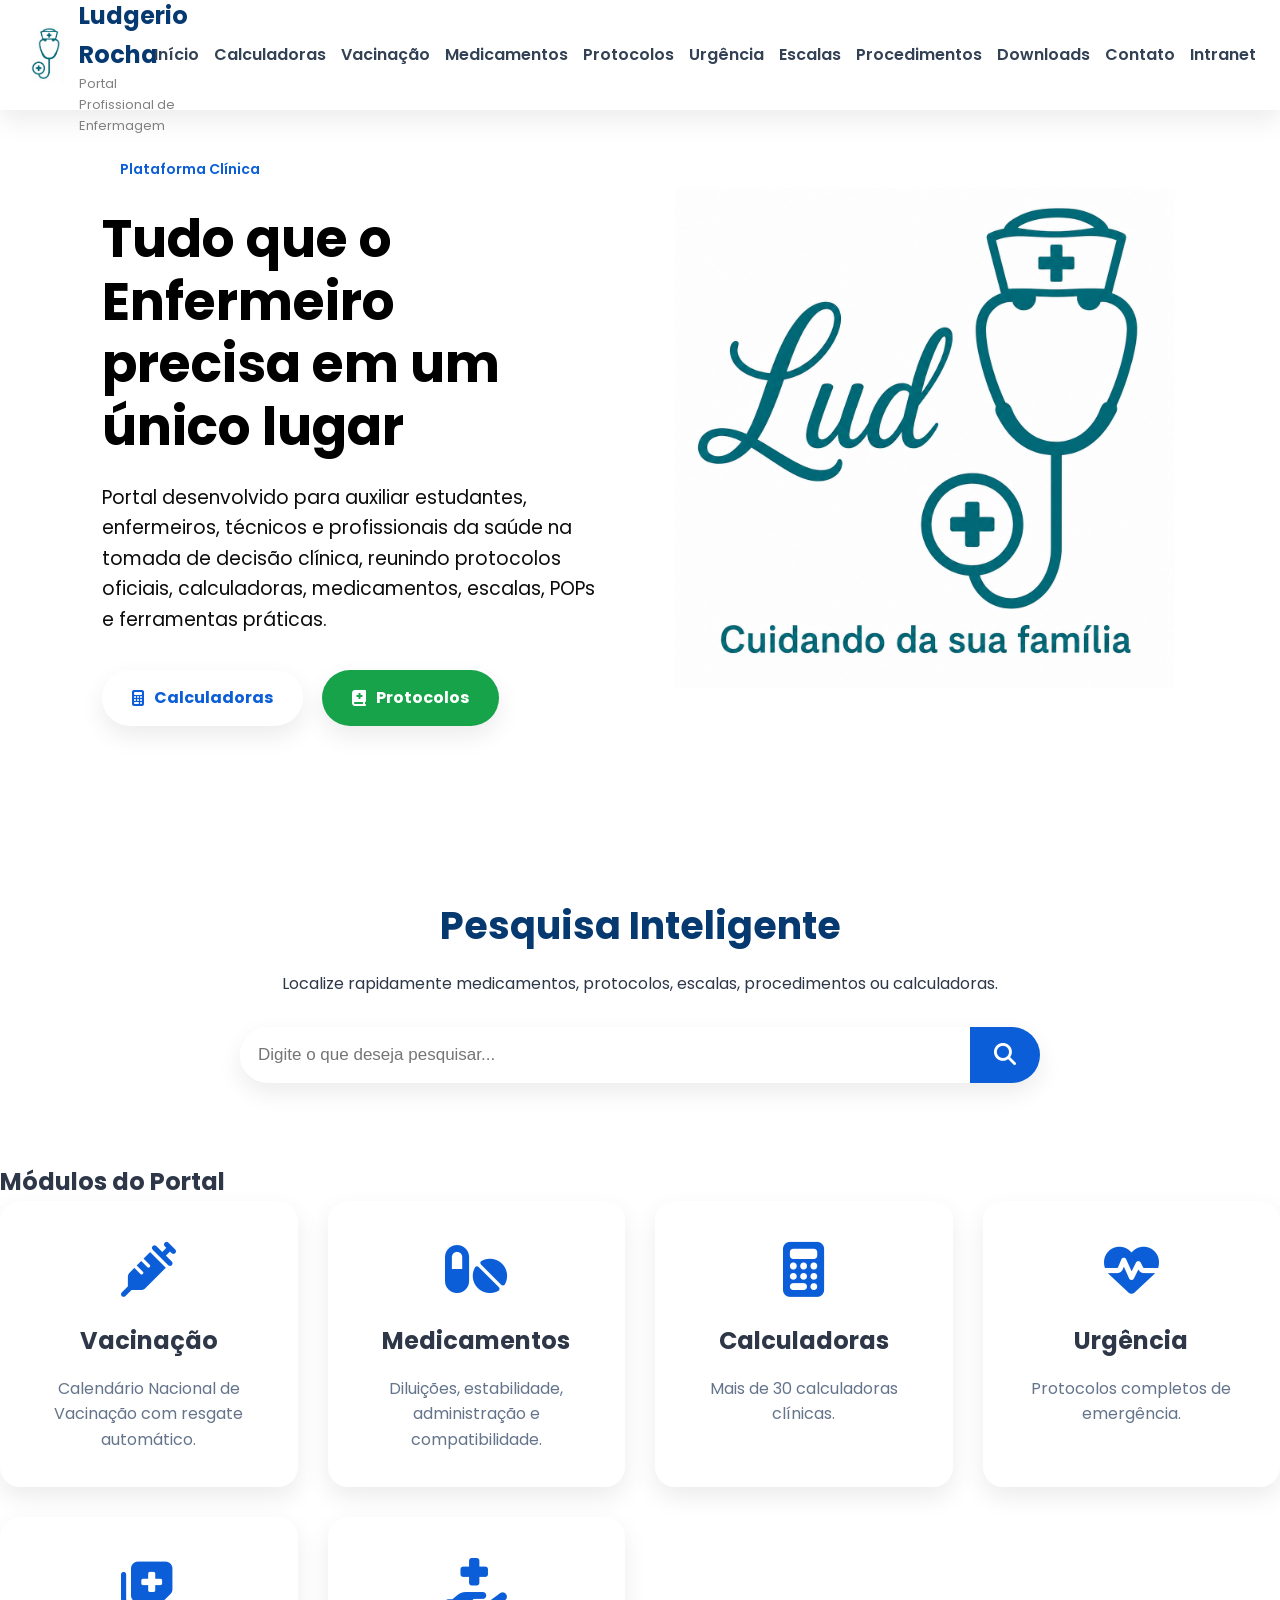
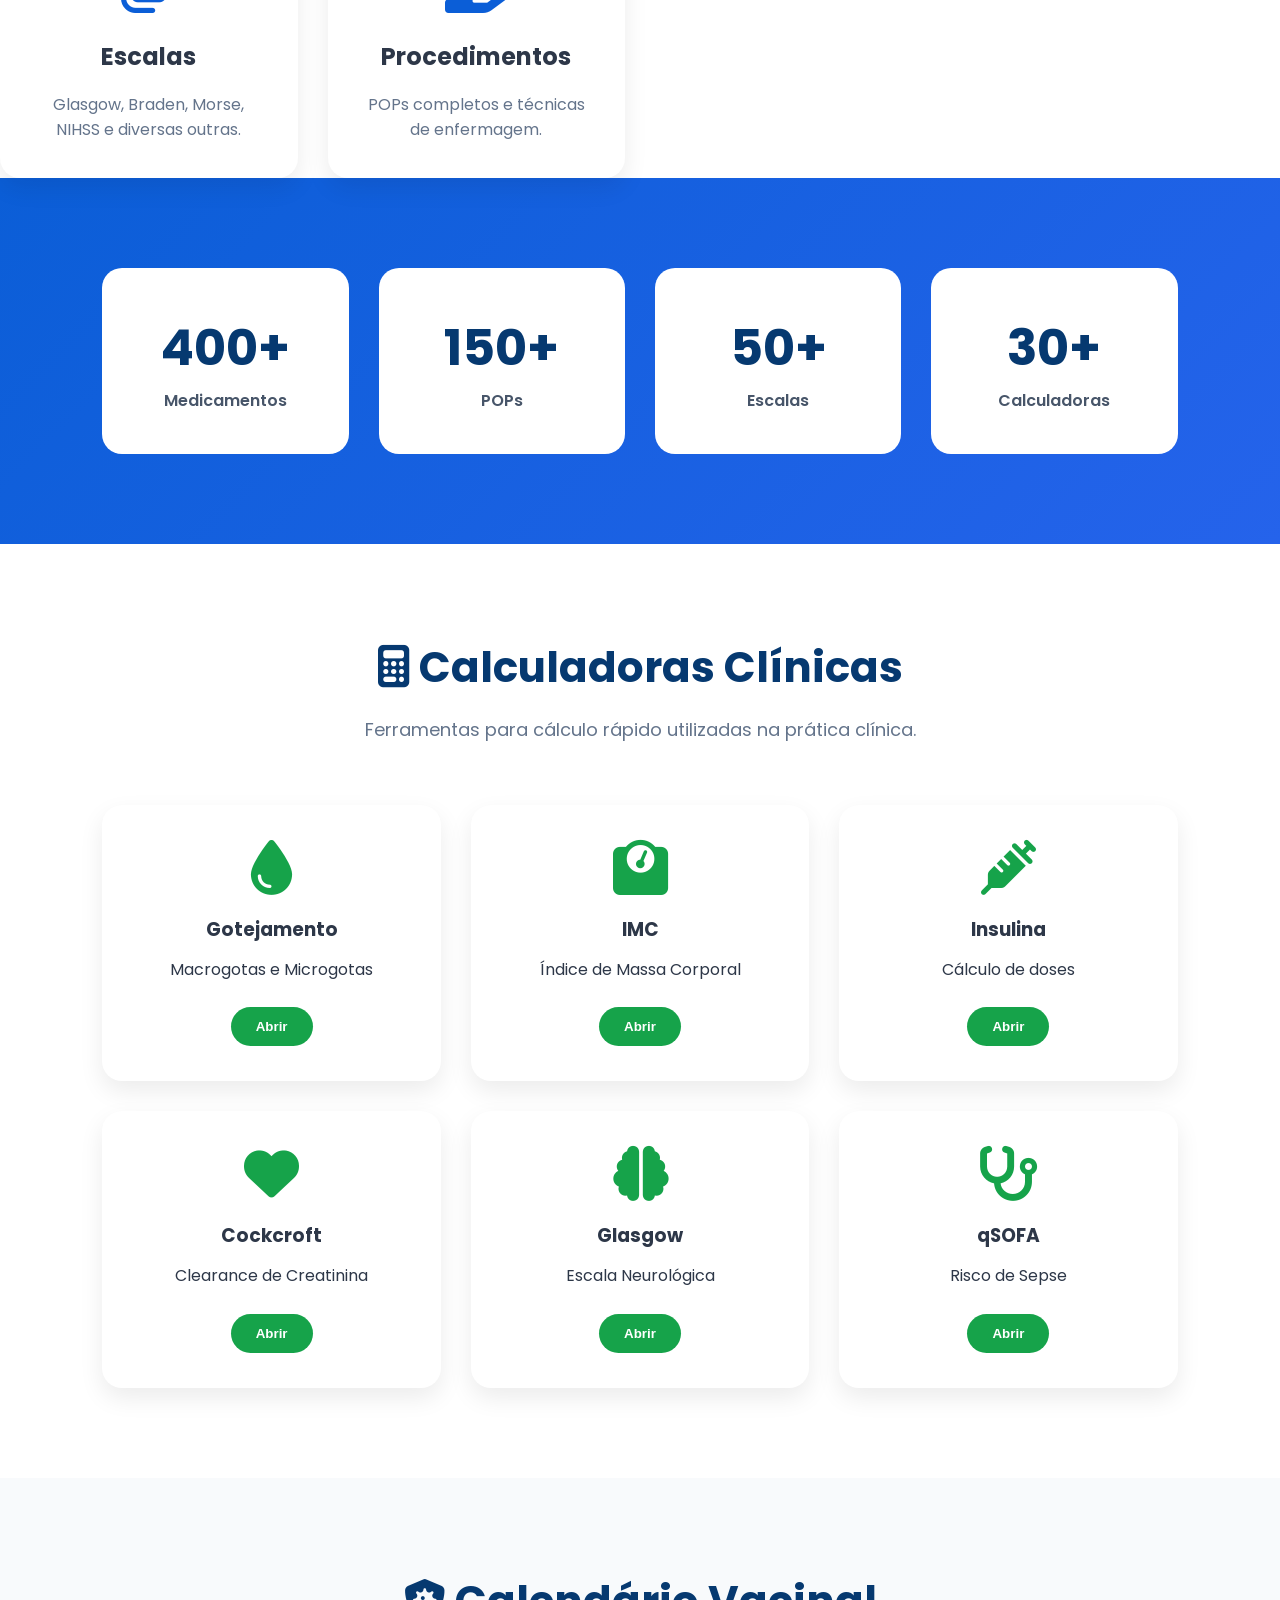
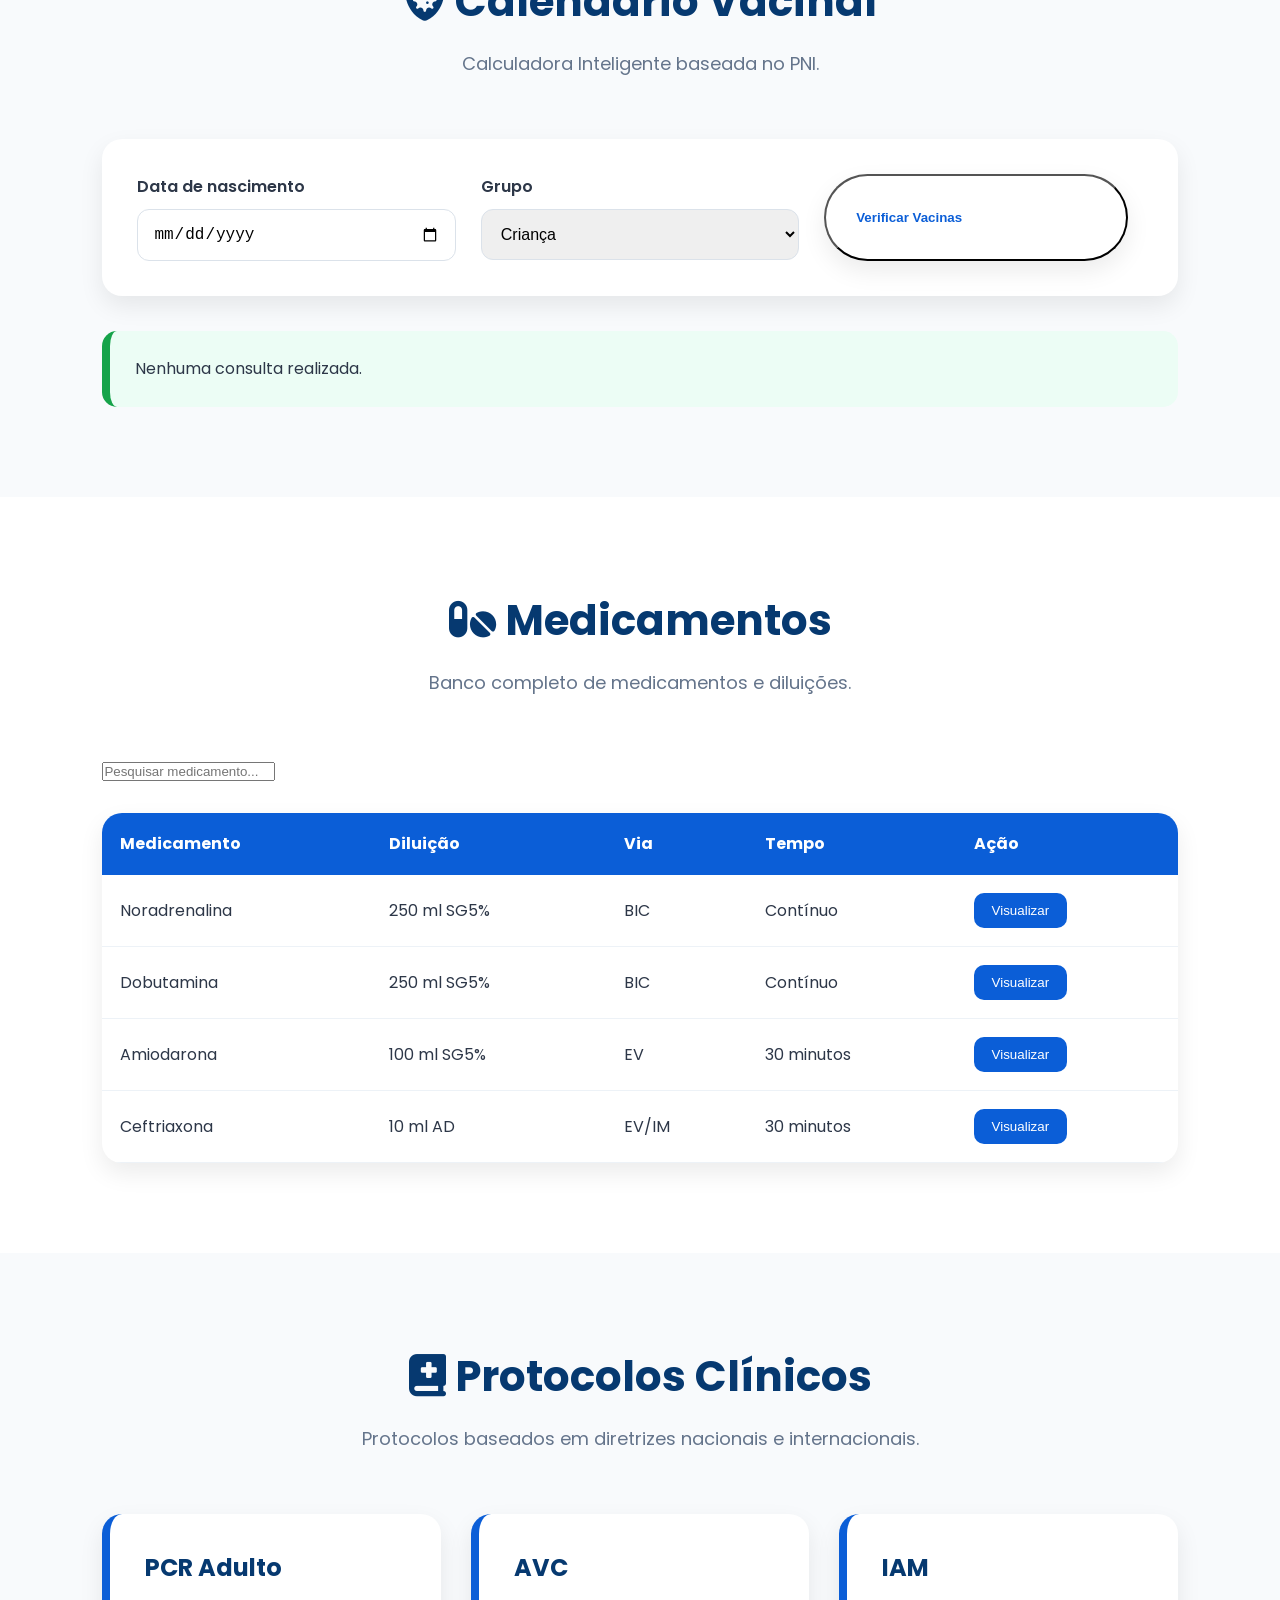
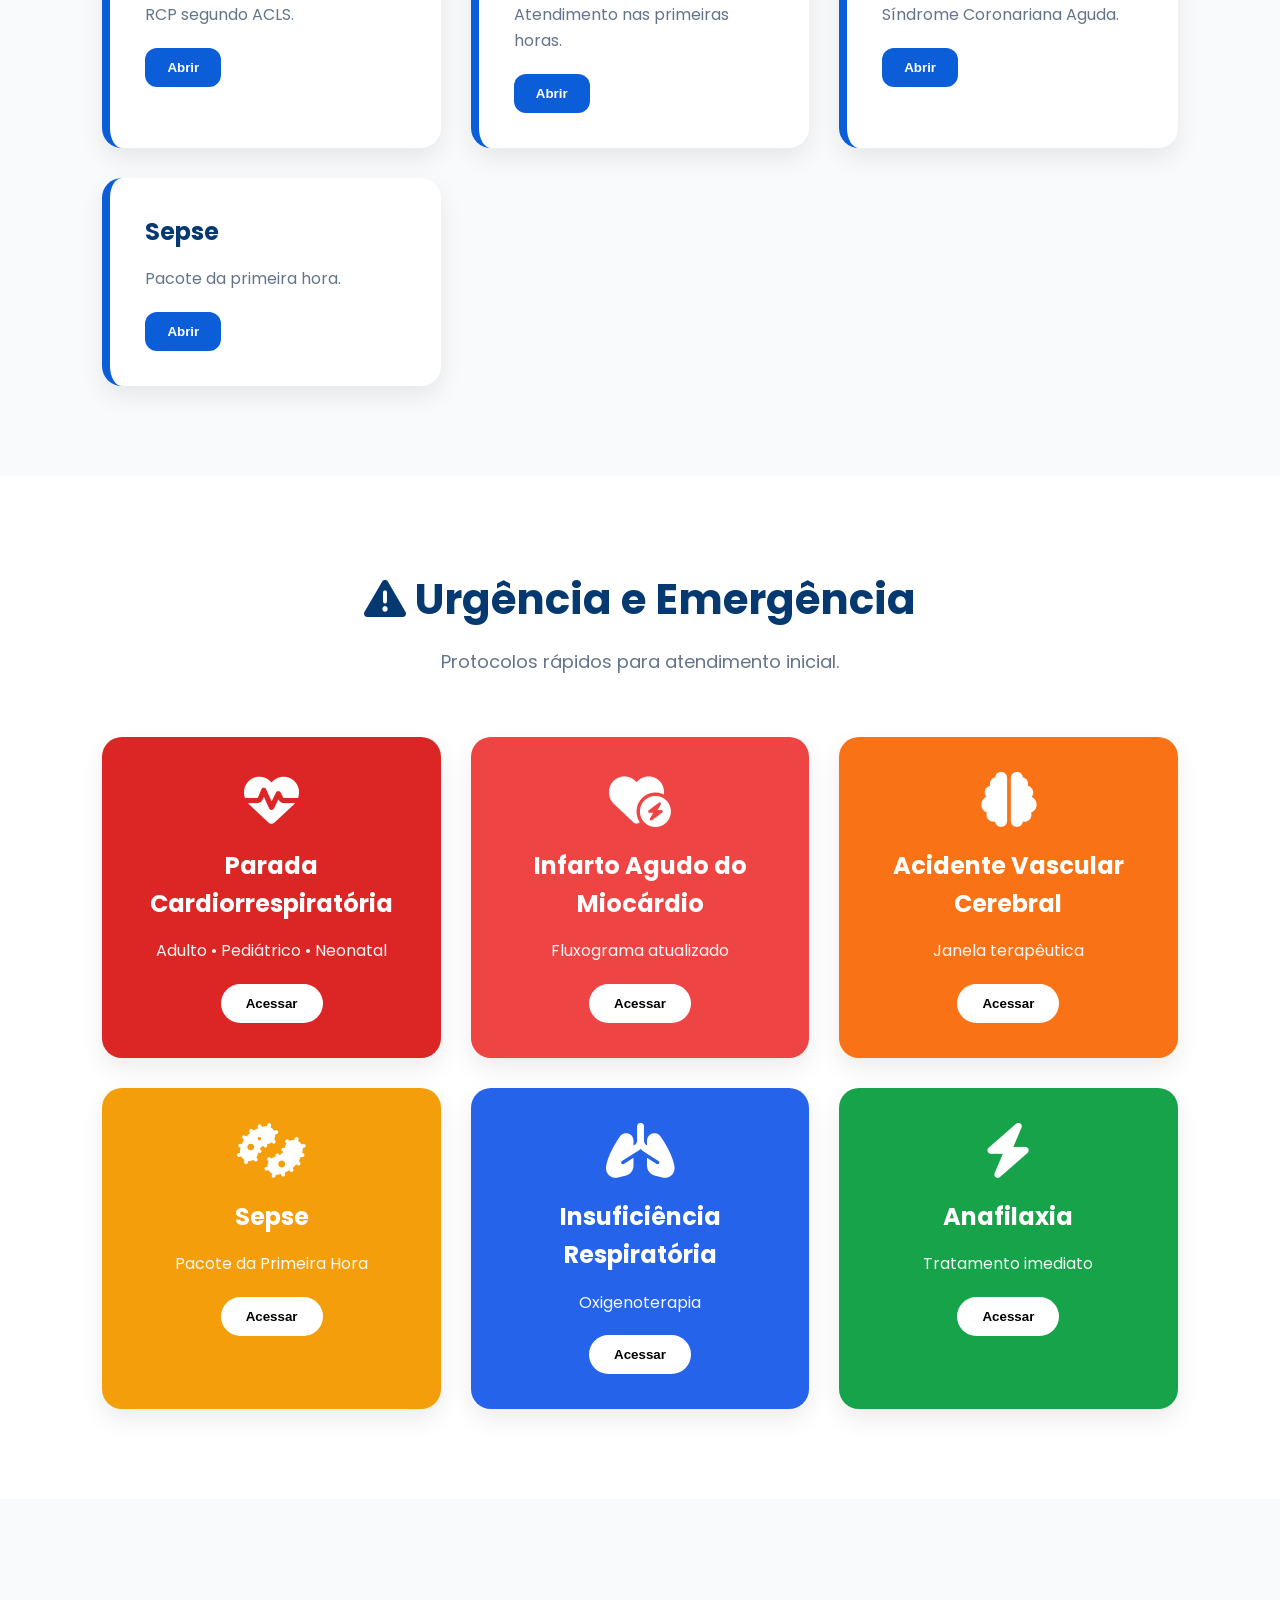
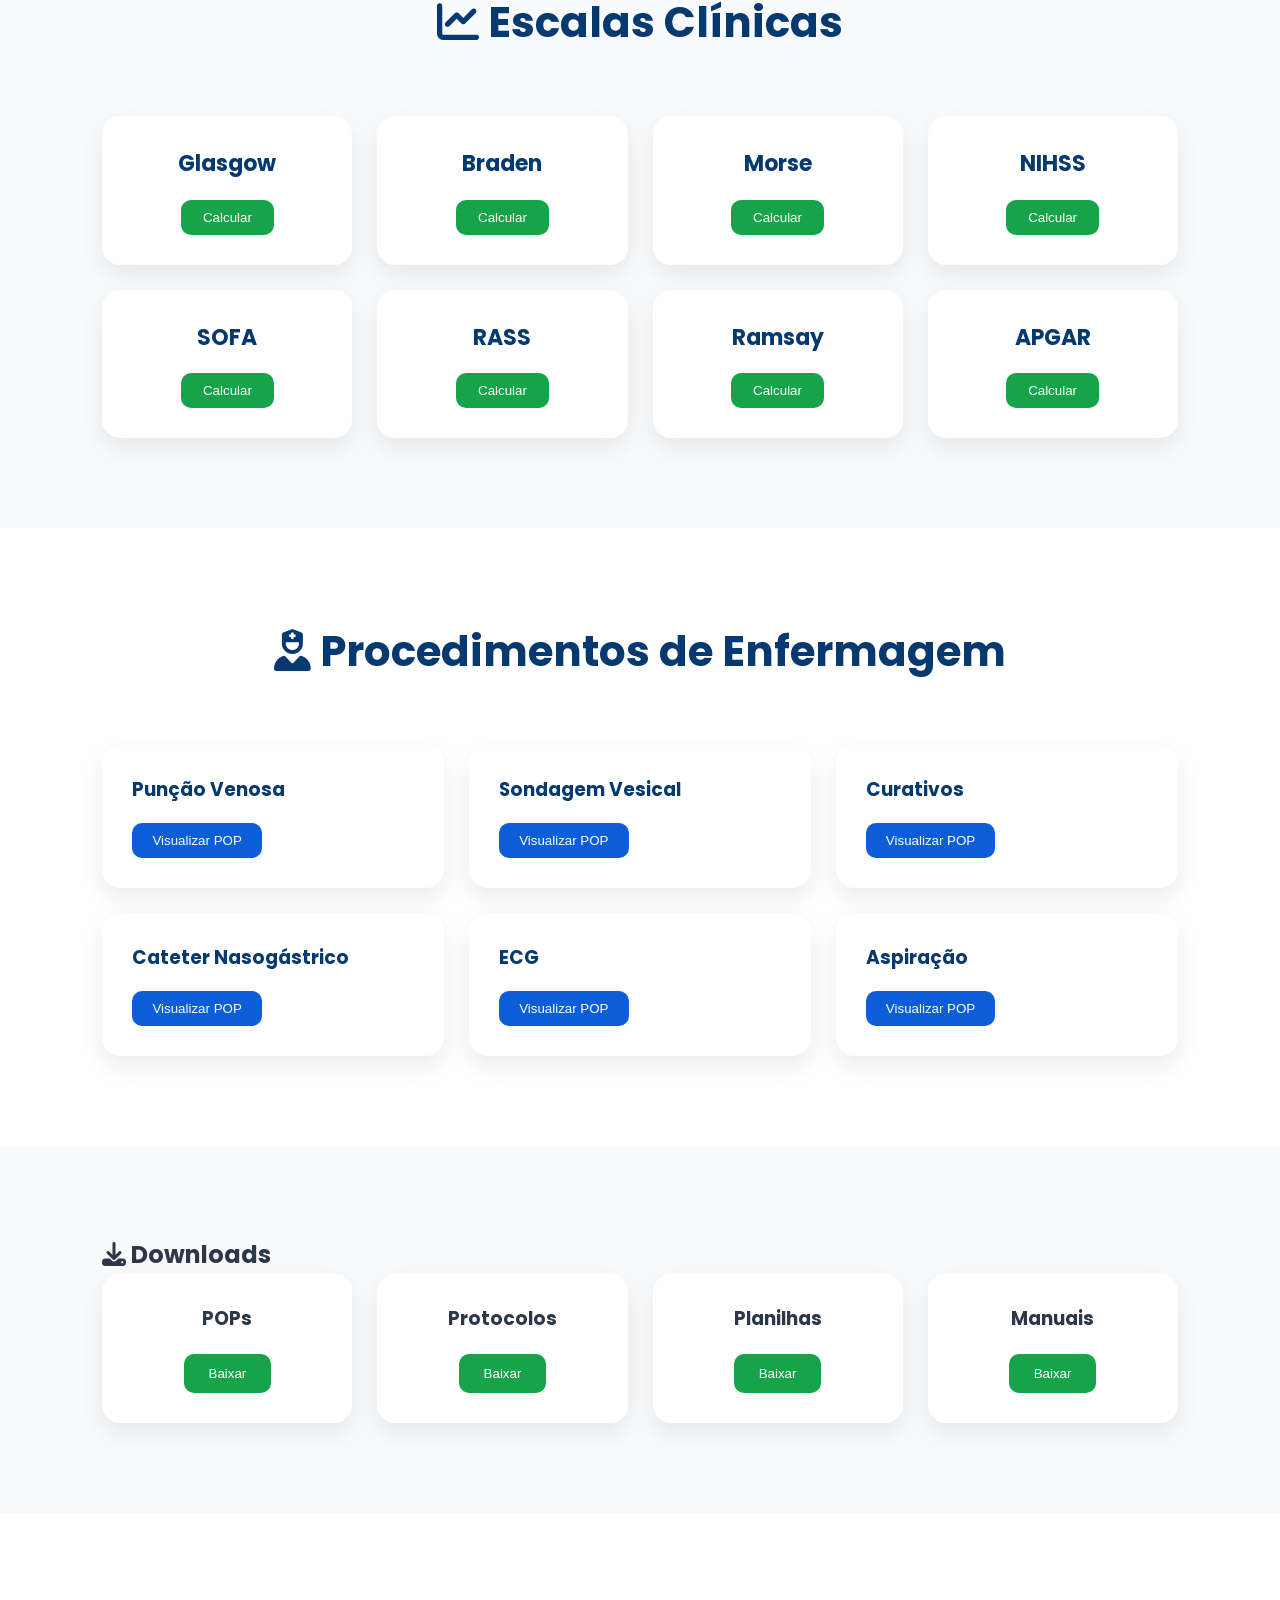
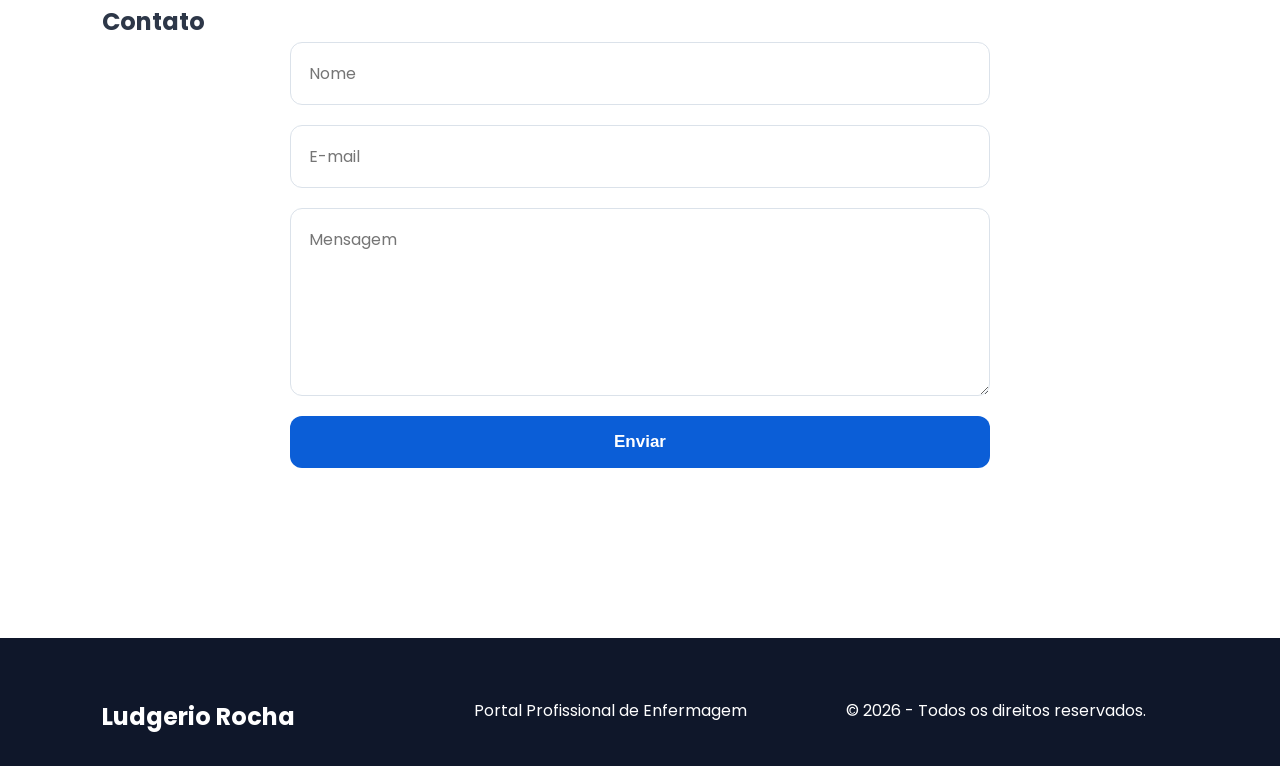
==== commit 75f494c2: "Update index.html" ====
--- a/index.html
+++ b/index.html
@@ -54,16 +54,12 @@
 
     </div>
 
-    <!-- MENU MOBILE -->
-
-    <button id="menuMobile" aria-label="Abrir menu">
+    <button id="menuMobile">
 
         <i class="fa-solid fa-bars"></i>
 
     </button>
 
-    <!-- MENU PRINCIPAL -->
-
     <nav id="menu">
 
         <a href="#inicio">Início</a>
@@ -86,26 +82,11 @@
 
         <a href="#contato">Contato</a>
 
-        <!-- INTRANET -->
-
-        <a href="https://www.ludgerio.com/intranet/login.html"
-           class="link-intranet"
-           aria-label="Acessar Intranet">
-
-            <i class="fa-solid fa-lock"></i>
-
-            Intranet
-
-        </a>
+        <a href="https://www.ludgerio.com/intranet/login.html">Intranet</a>
 
     </nav>
 
 </header>
-
-
-<!-- ===================================================== -->
-<!-- INÍCIO -->
-<!-- ===================================================== -->
 
 <section class="hero" id="inicio">
 
@@ -156,16 +137,11 @@
 
     <div class="hero-image">
 
-        <img src="capainicial.png" alt="Portal Profissional de Enfermagem">
-
-    </div>
-
-</section>
-
-
-<!-- ===================================================== -->
-<!-- PESQUISA -->
-<!-- ===================================================== -->
+        <img src="capainicial.png">
+
+    </div>
+
+</section>
 
 <section class="pesquisa">
 
@@ -187,10 +163,9 @@
         <input
             type="text"
             id="pesquisa"
-            placeholder="Digite o que deseja pesquisar..."
-            aria-label="Pesquisar no portal">
-
-        <button type="button" aria-label="Pesquisar">
+            placeholder="Digite o que deseja pesquisar...">
+
+        <button>
 
             <i class="fa-solid fa-magnifying-glass"></i>
 
@@ -200,11 +175,6 @@
 
 </section>
 
-
-<!-- ===================================================== -->
-<!-- MÓDULOS -->
-<!-- ===================================================== -->
-
 <section class="atalhos">
 
     <h2>
@@ -279,11 +249,6 @@
 
 </section>
 
-
-<!-- ===================================================== -->
-<!-- ESTATÍSTICAS -->
-<!-- ===================================================== -->
-
 <section class="estatisticas">
 
     <div class="item">
@@ -320,27 +285,21 @@
 
 </section>
 
-
-<!-- ===================================================== -->
+<!-- ========================= -->
 <!-- CALCULADORAS -->
-<!-- ===================================================== -->
+<!-- ========================= -->
 
 <section id="calculadoras" class="secao">
 
     <div class="titulo-secao">
 
         <h2>
-
             <i class="fa-solid fa-calculator"></i>
-
             Calculadoras Clínicas
-
         </h2>
 
         <p>
-
             Ferramentas para cálculo rápido utilizadas na prática clínica.
-
         </p>
 
     </div>
@@ -348,418 +307,383 @@
     <div class="grid-calculadoras">
 
         <div class="card-calculo">
-
             <i class="fa-solid fa-droplet"></i>
-
             <h3>Gotejamento</h3>
-
             <p>Macrogotas e Microgotas</p>
-
-            <button type="button">Abrir</button>
-
+            <button>Abrir</button>
         </div>
 
         <div class="card-calculo">
-
             <i class="fa-solid fa-weight-scale"></i>
-
             <h3>IMC</h3>
-
             <p>Índice de Massa Corporal</p>
-
-            <button type="button">Abrir</button>
-
+            <button>Abrir</button>
         </div>
 
         <div class="card-calculo">
-
             <i class="fa-solid fa-syringe"></i>
-
             <h3>Insulina</h3>
-
             <p>Cálculo de doses</p>
-
-            <button type="button">Abrir</button>
-
+            <button>Abrir</button>
         </div>
 
         <div class="card-calculo">
-
             <i class="fa-solid fa-heart"></i>
-
             <h3>Cockcroft</h3>
-
             <p>Clearance de Creatinina</p>
-
-            <button type="button">Abrir</button>
-
+            <button>Abrir</button>
         </div>
 
         <div class="card-calculo">
-
             <i class="fa-solid fa-brain"></i>
-
             <h3>Glasgow</h3>
-
             <p>Escala Neurológica</p>
-
-            <button type="button">Abrir</button>
-
+            <button>Abrir</button>
         </div>
 
         <div class="card-calculo">
-
             <i class="fa-solid fa-stethoscope"></i>
-
             <h3>qSOFA</h3>
-
             <p>Risco de Sepse</p>
-
-            <button type="button">Abrir</button>
-
-        </div>
-
-    </div>
-
-</section>
-
-
-<!-- ===================================================== -->
+            <button>Abrir</button>
+        </div>
+
+    </div>
+
+</section>
+
+<!-- ========================= -->
 <!-- VACINAÇÃO -->
-<!-- ===================================================== -->
+<!-- ========================= -->
 
 <section id="vacinas" class="secao">
 
-    <div class="titulo-secao">
-
-        <h2>
-
-            <i class="fa-solid fa-shield-virus"></i>
-
-            Calendário Vacinal
-
-        </h2>
-
-        <p>
-
-            Calculadora Inteligente baseada no PNI.
-
-        </p>
-
-    </div>
-
-    <div class="vacina-box">
-
-        <div class="campo">
-
-            <label for="dataNascimento">
-
-                Data de nascimento
-
-            </label>
-
-            <input
-                type="date"
-                id="dataNascimento">
-
-        </div>
-
-        <div class="campo">
-
-            <label for="grupoVacinal">
-
-                Grupo
-
-            </label>
-
-            <select id="grupoVacinal">
-
-                <option>Criança</option>
-
-                <option>Adolescente</option>
-
-                <option>Adulto</option>
-
-                <option>Gestante</option>
-
-                <option>Idoso</option>
-
-                <option>Imunossuprimido</option>
-
-            </select>
-
-        </div>
-
-        <button class="btn" type="button">
-
-            Verificar Vacinas
-
-        </button>
-
-    </div>
-
-    <div id="resultadoVacinas">
-
-        <p>
-
-            Nenhuma consulta realizada.
-
-        </p>
-
-    </div>
-
-</section>
-
-
-<!-- ===================================================== -->
+<div class="titulo-secao">
+
+<h2>
+
+<i class="fa-solid fa-shield-virus"></i>
+
+Calendário Vacinal
+
+</h2>
+
+<p>
+
+Calculadora Inteligente baseada no PNI.
+
+</p>
+
+</div>
+
+<div class="vacina-box">
+
+<div class="campo">
+
+<label>
+
+Data de nascimento
+
+</label>
+
+<input
+type="date"
+id="dataNascimento">
+
+</div>
+
+<div class="campo">
+
+<label>
+
+Grupo
+
+</label>
+
+<select>
+
+<option>Criança</option>
+
+<option>Adolescente</option>
+
+<option>Adulto</option>
+
+<option>Gestante</option>
+
+<option>Idoso</option>
+
+<option>Imunossuprimido</option>
+
+</select>
+
+</div>
+
+<button class="btn">
+
+Verificar Vacinas
+
+</button>
+
+</div>
+
+<div id="resultadoVacinas">
+
+<p>
+
+Nenhuma consulta realizada.
+
+</p>
+
+</div>
+
+</section>
+
+<!-- ========================= -->
 <!-- MEDICAMENTOS -->
-<!-- ===================================================== -->
+<!-- ========================= -->
 
 <section id="medicamentos" class="secao">
 
-    <div class="titulo-secao">
-
-        <h2>
-
-            <i class="fa-solid fa-pills"></i>
-
-            Medicamentos
-
-        </h2>
-
-        <p>
-
-            Banco completo de medicamentos e diluições.
-
-        </p>
-
-    </div>
-
-    <input
-        type="text"
-        placeholder="Pesquisar medicamento..."
-        id="buscaMedicamento"
-        aria-label="Pesquisar medicamento">
-
-    <table>
-
-        <thead>
-
-            <tr>
-
-                <th>Medicamento</th>
-
-                <th>Diluição</th>
-
-                <th>Via</th>
-
-                <th>Tempo</th>
-
-                <th>Ação</th>
-
-            </tr>
-
-        </thead>
-
-        <tbody>
-
-            <tr>
-
-                <td>Noradrenalina</td>
-
-                <td>250 ml SG5%</td>
-
-                <td>BIC</td>
-
-                <td>Contínuo</td>
-
-                <td>
-
-                    <button type="button">Visualizar</button>
-
-                </td>
-
-            </tr>
-
-            <tr>
-
-                <td>Dobutamina</td>
-
-                <td>250 ml SG5%</td>
-
-                <td>BIC</td>
-
-                <td>Contínuo</td>
-
-                <td>
-
-                    <button type="button">Visualizar</button>
-
-                </td>
-
-            </tr>
-
-            <tr>
-
-                <td>Amiodarona</td>
-
-                <td>100 ml SG5%</td>
-
-                <td>EV</td>
-
-                <td>30 minutos</td>
-
-                <td>
-
-                    <button type="button">Visualizar</button>
-
-                </td>
-
-            </tr>
-
-            <tr>
-
-                <td>Ceftriaxona</td>
-
-                <td>10 ml AD</td>
-
-                <td>EV/IM</td>
-
-                <td>30 minutos</td>
-
-                <td>
-
-                    <button type="button">Visualizar</button>
-
-                </td>
-
-            </tr>
-
-        </tbody>
-
-    </table>
-
-</section>
-
-
-<!-- ===================================================== -->
+<div class="titulo-secao">
+
+<h2>
+
+<i class="fa-solid fa-pills"></i>
+
+Medicamentos
+
+</h2>
+
+<p>
+
+Banco completo de medicamentos e diluições.
+
+</p>
+
+</div>
+
+<input
+type="text"
+placeholder="Pesquisar medicamento..."
+id="buscaMedicamento">
+
+<table>
+
+<thead>
+
+<tr>
+
+<th>Medicamento</th>
+
+<th>Diluição</th>
+
+<th>Via</th>
+
+<th>Tempo</th>
+
+<th>Ação</th>
+
+</tr>
+
+</thead>
+
+<tbody>
+
+<tr>
+
+<td>Noradrenalina</td>
+
+<td>250 ml SG5%</td>
+
+<td>BIC</td>
+
+<td>Contínuo</td>
+
+<td>
+
+<button>Visualizar</button>
+
+</td>
+
+</tr>
+
+<tr>
+
+<td>Dobutamina</td>
+
+<td>250 ml SG5%</td>
+
+<td>BIC</td>
+
+<td>Contínuo</td>
+
+<td>
+
+<button>Visualizar</button>
+
+</td>
+
+</tr>
+
+<tr>
+
+<td>Amiodarona</td>
+
+<td>100 ml SG5%</td>
+
+<td>EV</td>
+
+<td>30 minutos</td>
+
+<td>
+
+<button>Visualizar</button>
+
+</td>
+
+</tr>
+
+<tr>
+
+<td>Ceftriaxona</td>
+
+<td>10 ml AD</td>
+
+<td>EV/IM</td>
+
+<td>30 minutos</td>
+
+<td>
+
+<button>Visualizar</button>
+
+</td>
+
+</tr>
+
+</tbody>
+
+</table>
+
+</section>
+
+<!-- ========================= -->
 <!-- PROTOCOLOS -->
-<!-- ===================================================== -->
+<!-- ========================= -->
 
 <section id="protocolos" class="secao">
 
-    <div class="titulo-secao">
-
-        <h2>
-
-            <i class="fa-solid fa-book-medical"></i>
-
-            Protocolos Clínicos
-
-        </h2>
-
-        <p>
-
-            Protocolos baseados em diretrizes nacionais e internacionais.
-
-        </p>
-
-    </div>
-
-    <div class="grid-protocolos">
-
-        <div class="protocolo">
-
-            <h3>
-
-                PCR Adulto
-
-            </h3>
-
-            <p>
-
-                RCP segundo ACLS.
-
-            </p>
-
-            <button type="button">
-
-                Abrir
-
-            </button>
-
-        </div>
-
-        <div class="protocolo">
-
-            <h3>
-
-                AVC
-
-            </h3>
-
-            <p>
-
-                Atendimento nas primeiras horas.
-
-            </p>
-
-            <button type="button">
-
-                Abrir
-
-            </button>
-
-        </div>
-
-        <div class="protocolo">
-
-            <h3>
-
-                IAM
-
-            </h3>
-
-            <p>
-
-                Síndrome Coronariana Aguda.
-
-            </p>
-
-            <button type="button">
-
-                Abrir
-
-            </button>
-
-        </div>
-
-        <div class="protocolo">
-
-            <h3>
-
-                Sepse
-
-            </h3>
-
-            <p>
-
-                Pacote da primeira hora.
-
-            </p>
-
-            <button type="button">
-
-                Abrir
-
-            </button>
-
-        </div>
-
-    </div>
-
-</section>
-
+<div class="titulo-secao">
+
+<h2>
+
+<i class="fa-solid fa-book-medical"></i>
+
+Protocolos Clínicos
+
+</h2>
+
+<p>
+
+Protocolos baseados em diretrizes nacionais e internacionais.
+
+</p>
+
+</div>
+
+<div class="grid-protocolos">
+
+<div class="protocolo">
+
+<h3>
+
+PCR Adulto
+
+</h3>
+
+<p>
+
+RCP segundo ACLS.
+
+</p>
+
+<button>
+
+Abrir
+
+</button>
+
+</div>
+
+<div class="protocolo">
+
+<h3>
+
+AVC
+
+</h3>
+
+<p>
+
+Atendimento nas primeiras horas.
+
+</p>
+
+<button>
+
+Abrir
+
+</button>
+
+</div>
+
+<div class="protocolo">
+
+<h3>
+
+IAM
+
+</h3>
+
+<p>
+
+Síndrome Coronariana Aguda.
+
+</p>
+
+<button>
+
+Abrir
+
+</button>
+
+</div>
+
+<div class="protocolo">
+
+<h3>
+
+Sepse
+
+</h3>
+
+<p>
+
+Pacote da primeira hora.
+
+</p>
+
+<button>
+
+Abrir
+
+</button>
+
+</div>
+
+</div>
+
+</section>
 
 <!-- ===================================================== -->
 <!-- URGÊNCIA E EMERGÊNCIA -->
@@ -770,17 +694,12 @@
     <div class="titulo-secao">
 
         <h2>
-
             <i class="fa-solid fa-triangle-exclamation"></i>
-
             Urgência e Emergência
-
         </h2>
 
         <p>
-
             Protocolos rápidos para atendimento inicial.
-
         </p>
 
     </div>
@@ -788,81 +707,50 @@
     <div class="grid-urgencia">
 
         <div class="urgencia-card perigo">
-
             <i class="fa-solid fa-heart-pulse"></i>
-
             <h3>Parada Cardiorrespiratória</h3>
-
             <p>Adulto • Pediátrico • Neonatal</p>
-
-            <button type="button">Acessar</button>
-
+            <button>Acessar</button>
         </div>
 
         <div class="urgencia-card vermelho">
-
             <i class="fa-solid fa-heart-circle-bolt"></i>
-
             <h3>Infarto Agudo do Miocárdio</h3>
-
             <p>Fluxograma atualizado</p>
-
-            <button type="button">Acessar</button>
-
+            <button>Acessar</button>
         </div>
 
         <div class="urgencia-card laranja">
-
             <i class="fa-solid fa-brain"></i>
-
             <h3>Acidente Vascular Cerebral</h3>
-
             <p>Janela terapêutica</p>
-
-            <button type="button">Acessar</button>
-
+            <button>Acessar</button>
         </div>
 
         <div class="urgencia-card amarelo">
-
             <i class="fa-solid fa-bacteria"></i>
-
             <h3>Sepse</h3>
-
             <p>Pacote da Primeira Hora</p>
-
-            <button type="button">Acessar</button>
-
+            <button>Acessar</button>
         </div>
 
         <div class="urgencia-card azul">
-
             <i class="fa-solid fa-lungs"></i>
-
             <h3>Insuficiência Respiratória</h3>
-
             <p>Oxigenoterapia</p>
-
-            <button type="button">Acessar</button>
-
+            <button>Acessar</button>
         </div>
 
         <div class="urgencia-card verde">
-
             <i class="fa-solid fa-bolt"></i>
-
             <h3>Anafilaxia</h3>
-
             <p>Tratamento imediato</p>
-
-            <button type="button">Acessar</button>
-
-        </div>
-
-    </div>
-
-</section>
-
+            <button>Acessar</button>
+        </div>
+
+    </div>
+
+</section>
 
 <!-- ===================================================== -->
 <!-- ESCALAS -->
@@ -886,48 +774,47 @@
 
         <div class="escala">
             <h3>Glasgow</h3>
-            <button type="button">Calcular</button>
+            <button>Calcular</button>
         </div>
 
         <div class="escala">
             <h3>Braden</h3>
-            <button type="button">Calcular</button>
+            <button>Calcular</button>
         </div>
 
         <div class="escala">
             <h3>Morse</h3>
-            <button type="button">Calcular</button>
+            <button>Calcular</button>
         </div>
 
         <div class="escala">
             <h3>NIHSS</h3>
-            <button type="button">Calcular</button>
+            <button>Calcular</button>
         </div>
 
         <div class="escala">
             <h3>SOFA</h3>
-            <button type="button">Calcular</button>
+            <button>Calcular</button>
         </div>
 
         <div class="escala">
             <h3>RASS</h3>
-            <button type="button">Calcular</button>
+            <button>Calcular</button>
         </div>
 
         <div class="escala">
             <h3>Ramsay</h3>
-            <button type="button">Calcular</button>
+            <button>Calcular</button>
         </div>
 
         <div class="escala">
             <h3>APGAR</h3>
-            <button type="button">Calcular</button>
-        </div>
-
-    </div>
-
-</section>
-
+            <button>Calcular</button>
+        </div>
+
+    </div>
+
+</section>
 
 <!-- ===================================================== -->
 <!-- PROCEDIMENTOS -->
@@ -950,57 +837,38 @@
     <div class="grid-procedimentos">
 
         <article class="procedimento">
-
             <h3>Punção Venosa</h3>
-
-            <button type="button">Visualizar POP</button>
-
+            <button>Visualizar POP</button>
         </article>
 
         <article class="procedimento">
-
             <h3>Sondagem Vesical</h3>
-
-            <button type="button">Visualizar POP</button>
-
+            <button>Visualizar POP</button>
         </article>
 
         <article class="procedimento">
-
             <h3>Curativos</h3>
-
-            <button type="button">Visualizar POP</button>
-
+            <button>Visualizar POP</button>
         </article>
 
         <article class="procedimento">
-
             <h3>Cateter Nasogástrico</h3>
-
-            <button type="button">Visualizar POP</button>
-
+            <button>Visualizar POP</button>
         </article>
 
         <article class="procedimento">
-
             <h3>ECG</h3>
-
-            <button type="button">Visualizar POP</button>
-
+            <button>Visualizar POP</button>
         </article>
 
         <article class="procedimento">
-
             <h3>Aspiração</h3>
-
-            <button type="button">Visualizar POP</button>
-
+            <button>Visualizar POP</button>
         </article>
 
     </div>
 
 </section>
-
 
 <!-- ===================================================== -->
 <!-- DOWNLOADS -->
@@ -1008,52 +876,39 @@
 
 <section id="downloads" class="secao">
 
-    <h2>
-
-        <i class="fa-solid fa-download"></i>
-
-        Downloads
-
-    </h2>
-
-    <div class="downloads-grid">
-
-        <div class="download-item">
-
-            <h3>POPs</h3>
-
-            <button type="button">Baixar</button>
-
-        </div>
-
-        <div class="download-item">
-
-            <h3>Protocolos</h3>
-
-            <button type="button">Baixar</button>
-
-        </div>
-
-        <div class="download-item">
-
-            <h3>Planilhas</h3>
-
-            <button type="button">Baixar</button>
-
-        </div>
-
-        <div class="download-item">
-
-            <h3>Manuais</h3>
-
-            <button type="button">Baixar</button>
-
-        </div>
-
-    </div>
-
-</section>
-
+<h2>
+
+<i class="fa-solid fa-download"></i>
+
+Downloads
+
+</h2>
+
+<div class="downloads-grid">
+
+<div class="download-item">
+<h3>POPs</h3>
+<button>Baixar</button>
+</div>
+
+<div class="download-item">
+<h3>Protocolos</h3>
+<button>Baixar</button>
+</div>
+
+<div class="download-item">
+<h3>Planilhas</h3>
+<button>Baixar</button>
+</div>
+
+<div class="download-item">
+<h3>Manuais</h3>
+<button>Baixar</button>
+</div>
+
+</div>
+
+</section>
 
 <!-- ===================================================== -->
 <!-- CONTATO -->
@@ -1061,71 +916,56 @@
 
 <section id="contato" class="secao">
 
-    <h2>
-
-        Contato
-
-    </h2>
-
-    <form>
-
-        <input
-            type="text"
-            placeholder="Nome"
-            aria-label="Nome">
-
-        <input
-            type="email"
-            placeholder="E-mail"
-            aria-label="E-mail">
-
-        <textarea
-            rows="6"
-            placeholder="Mensagem"
-            aria-label="Mensagem"></textarea>
-
-        <button type="submit">
-
-            Enviar
-
-        </button>
-
-    </form>
-
-</section>
-
-
-<!-- ===================================================== -->
-<!-- RODAPÉ -->
-<!-- ===================================================== -->
+<h2>
+
+Contato
+
+</h2>
+
+<form>
+
+<input type="text" placeholder="Nome">
+
+<input type="email" placeholder="E-mail">
+
+<textarea rows="6" placeholder="Mensagem"></textarea>
+
+<button type="submit">
+
+Enviar
+
+</button>
+
+</form>
+
+</section>
 
 <footer>
 
-    <div class="footer-container">
-
-        <h2>
-
-            Ludgerio Rocha
-
-        </h2>
-
-        <p>
-
-            Portal Profissional de Enfermagem
-
-        </p>
-
-        <p>
-
-            © 2026 - Todos os direitos reservados.
-
-        </p>
-
-    </div>
+<div class="footer-container">
+
+<h2>
+
+Ludgerio Rocha
+
+</h2>
+
+<p>
+
+Portal Profissional de Enfermagem
+
+</p>
+
+<p>
+
+© 2026 - Todos os direitos reservados.
+
+</p>
+
+</div>
 
 </footer>
 
-
 <script src="script.js"></script>
 
 </body>
--- a/style.css
+++ b/style.css
@@ -4,10 +4,9 @@
    Arquivo: style.css
    ========================================================== */
 
-
-/* ==========================================================
+/* ===========================
    RESET
-========================================================== */
+=========================== */
 
 *{
     margin:0;
@@ -20,551 +19,634 @@
 }
 
 body{
+
     font-family:'Poppins',sans-serif;
+
     background:#ffffff;
+
     color:#2d3748;
+
     line-height:1.6;
+
 }
 
 img{
+
     max-width:100%;
+
     display:block;
+
 }
 
 a{
+
     text-decoration:none;
+
 }
 
 ul{
+
     list-style:none;
-}
-
-
-/* ==========================================================
+
+}
+
+/* ===========================
    CORES
-========================================================== */
+=========================== */
 
 :root{
 
-    --azul:#0B5ED7;
-    --azulEscuro:#063970;
-    --verde:#16a34a;
-    --vermelho:#dc2626;
-    --laranja:#ea580c;
-    --cinza:#6b7280;
-    --claro:#f8fafc;
-    --branco:#ffffff;
-    --escuro:#0f172a;
-
-    --sombra:0 10px 25px rgba(0,0,0,.08);
-
-    --radius:16px;
-}
-
-
-/* ==========================================================
+--azul:#0B5ED7;
+
+--azulEscuro:#063970;
+
+--verde:#16a34a;
+
+--vermelho:#dc2626;
+
+--laranja:#ea580c;
+
+--cinza:#6b7280;
+
+--claro:#f8fafc;
+
+--branco:#ffffff;
+
+--escuro:#0f172a;
+
+--sombra:0 10px 25px rgba(0,0,0,.08);
+
+--radius:16px;
+
+}
+
+/* ===========================
    CABEÇALHO
-========================================================== */
+=========================== */
 
 header{
 
-    position:fixed;
-
-    top:0;
-    left:0;
-    right:0;
-
-    height:110px;
+position:fixed;
+
+top:0;
+
+left:0;
+
+right:0;
+
+height:110px;
+
+background:white;
+
+display:flex;
+
+justify-content:space-between;
+
+align-items:center;
+
+padding:0 30px;
+
+box-shadow:var(--sombra);
+
+z-index:9999;
+
+}
+
+.logo{
+
+display:flex;
+
+align-items:center;
+
+gap:15px;
+
+}
+
+.logo div{
+    margin-top:24px;
+}
+
+.logo img{
+
+width:55px;
+
+height:55px;
+
+}
+
+.logo h1{
+
+font-size:24px;
+
+color:var(--azulEscuro);
+
+font-weight:700;
+
+}
+
+.logo span{
+
+display:block;
+
+font-size:13px;
+
+color:gray;
+
+}
+
+nav{
+
+display:flex;
+
+gap:15px;
+
+}
+
+nav a{
+
+color:#334155;
+
+font-weight:600;
+
+transition:.3s;
+
+position:relative;
+
+}
+
+nav a:hover{
+
+color:var(--azul);
+
+}
+
+nav a::after{
+
+content:"";
+
+position:absolute;
+
+bottom:-8px;
+
+left:0;
+
+width:0;
+
+height:3px;
+
+background:var(--azul);
+
+transition:.3s;
+
+}
+
+nav a:hover::after{
+
+width:100%;
+
+}
+
+/* ===========================
+   INTRANET
+=========================== */
+
+nav a.link-intranet{
+
+display:flex;
+
+align-items:center;
+
+justify-content:center;
+
+gap:7px;
+
+padding:9px 14px;
+
+background:var(--azul);
+
+color:white;
+
+border-radius:10px;
+
+}
+
+nav a.link-intranet::after{
+
+display:none;
+
+}
+
+nav a.link-intranet:hover{
+
+background:var(--azulEscuro);
+
+color:white;
+
+}
+
+/* ===========================
+   MENU MOBILE
+=========================== */
+
+#menuMobile{
+
+display:none;
+
+background:none;
+
+border:none;
+
+font-size:28px;
+
+cursor:pointer;
+
+}
+
+/* ===========================
+   HERO
+=========================== */
+
+.hero{
+
+padding-top:150px;
+
+padding-bottom:90px;
+
+padding-left:8%;
+
+padding-right:8%;
+
+display:flex;
+
+justify-content:space-between;
+
+align-items:center;
+
+gap:70px;
+
+background:linear-gradient #ffffff;
+
+color:black;
+
+}
+
+.hero-text{
+
+flex:1;
+
+}
+
+.hero-text span{
+
+display:inline-block;
+
+background:white;
+
+color:#0B5ED7;
+
+padding:8px 18px;
+
+border-radius:50px;
+
+font-size:14px;
+
+font-weight:600;
+
+margin-bottom:20px;
+
+}
+
+.hero-text h2{
+
+font-size:52px;
+
+line-height:1.2;
+
+margin-bottom:25px;
+
+}
+
+.hero-text p{
+
+font-size:19px;
+
+opacity:.95;
+
+margin-bottom:35px;
+
+}
+
+.hero-image{
+
+flex:1;
+
+text-align:center;
+
+}
+
+.hero-image img{
+
+max-width:500px;
+
+animation:flutuar 5s infinite ease-in-out;
+
+}
+
+@keyframes flutuar{
+
+0%{
+
+transform:translateY(0);
+
+}
+
+50%{
+
+transform:translateY(-15px);
+
+}
+
+100%{
+
+transform:translateY(0);
+
+}
+
+}
+
+/* ===========================
+   BOTÕES
+=========================== */
+
+.btn{
+
+display:inline-flex;
+
+align-items:center;
+
+gap:10px;
+
+padding:15px 30px;
+
+border-radius:50px;
+
+background:white;
+
+color:var(--azul);
+
+font-weight:700;
+
+transition:.3s;
+
+margin-right:15px;
+
+box-shadow:var(--sombra);
+
+}
+
+.btn:hover{
+
+transform:translateY(-4px);
+
+}
+
+.btn.secundario{
+
+background:#16a34a;
+
+color:white;
+
+}
+
+/* ===========================
+   PESQUISA
+=========================== */
+
+.pesquisa{
+
+padding:80px 8%;
+
+background:white;
+
+text-align:center;
+
+}
+
+.pesquisa h2{
+
+font-size:38px;
+
+margin-bottom:15px;
+
+color:var(--azulEscuro);
+
+}
+
+.search{
+
+margin:auto;
+
+margin-top:30px;
+
+display:flex;
+
+max-width:800px;
+
+box-shadow:var(--sombra);
+
+border-radius:50px;
+
+overflow:hidden;
+
+}
+
+.search input{
+
+flex:1;
+
+padding:18px;
+
+border:none;
+
+font-size:17px;
+
+outline:none;
+
+}
+
+.search button{
+
+width:70px;
+
+background:var(--azul);
+
+border:none;
+
+color:white;
+
+cursor:pointer;
+
+font-size:22px;
+
+}
+
+/* ==========================================================
+   SEÇÕES
+========================================================== */
+
+.secao{
+
+    padding:90px 8%;
+
+    background:#f8fafc;
+
+}
+
+.secao:nth-child(even){
 
     background:white;
 
-    display:flex;
-
-    justify-content:space-between;
-
-    align-items:center;
-
-    padding:0 30px;
+}
+
+.titulo-secao{
+
+    text-align:center;
+
+    margin-bottom:60px;
+
+}
+
+.titulo-secao h2{
+
+    font-size:42px;
+
+    color:var(--azulEscuro);
+
+    margin-bottom:15px;
+
+}
+
+.titulo-secao p{
+
+    color:#64748b;
+
+    font-size:18px;
+
+}
+
+/* ==========================================================
+   GRID PADRÃO
+========================================================== */
+
+.grid{
+
+    display:grid;
+
+    grid-template-columns:repeat(auto-fit,minmax(280px,1fr));
+
+    gap:30px;
+
+}
+
+/* ==========================================================
+   CARDS
+========================================================== */
+
+.card{
+
+    background:white;
+
+    border-radius:20px;
+
+    padding:35px;
+
+    text-align:center;
 
     box-shadow:var(--sombra);
 
-    z-index:9999;
-}
-
-.logo{
-
-    display:flex;
-
-    align-items:center;
-
-    gap:15px;
-}
-
-.logo div{
-
-    margin-top:24px;
-}
-
-.logo img{
-
-    width:55px;
-    height:55px;
-}
-
-.logo h1{
+    transition:.35s;
+
+    border-top:6px solid transparent;
+
+}
+
+.card:hover{
+
+    transform:translateY(-12px);
+
+    border-top:6px solid var(--azul);
+
+}
+
+.card i{
+
+    font-size:55px;
+
+    color:var(--azul);
+
+    margin-bottom:25px;
+
+}
+
+.card h3{
 
     font-size:24px;
 
+    margin-bottom:15px;
+
+}
+
+.card p{
+
+    color:#64748b;
+
+}
+
+/* ==========================================================
+   ESTATÍSTICAS
+========================================================== */
+
+.estatisticas{
+
+    display:grid;
+
+    grid-template-columns:repeat(auto-fit,minmax(220px,1fr));
+
+    gap:30px;
+
+    padding:90px 8%;
+
+    background:linear-gradient(135deg,#0B5ED7,#2563eb);
+
+}
+
+.estatisticas .item{
+
+    background:white;
+
+    border-radius:20px;
+
+    text-align:center;
+
+    padding:40px;
+
+}
+
+.estatisticas h2{
+
+    font-size:50px;
+
     color:var(--azulEscuro);
 
-    font-weight:700;
-}
-
-.logo span{
-
-    display:block;
-
-    font-size:13px;
-
-    color:gray;
-}
-
-
-/* ==========================================================
-   MENU DESKTOP
-========================================================== */
-
-nav{
-
-    display:flex;
-
-    gap:15px;
-
-    align-items:center;
-}
-
-nav a{
-
-    color:#334155;
+}
+
+.estatisticas span{
+
+    color:#475569;
 
     font-weight:600;
 
-    transition:.3s;
-
-    position:relative;
-}
-
-nav a:hover{
-
-    color:var(--azul);
-}
-
-nav a::after{
-
-    content:"";
-
-    position:absolute;
-
-    bottom:-8px;
-
-    left:0;
-
-    width:0;
-
-    height:3px;
-
-    background:var(--azul);
-
-    transition:.3s;
-}
-
-nav a:hover::after{
-
-    width:100%;
-}
-
-
-/* ==========================================================
-   BOTÃO MENU MOBILE
-========================================================== */
-
-#menuMobile{
-
-    display:none;
-
-    background:none;
-
-    border:none;
-
-    font-size:28px;
-
-    color:var(--azulEscuro);
-
-    cursor:pointer;
-}
-
-
-/* ==========================================================
-   HERO
-========================================================== */
-
-.hero{
-
-    padding-top:150px;
-
-    padding-bottom:90px;
-
-    padding-left:8%;
-
-    padding-right:8%;
-
-    display:flex;
-
-    justify-content:space-between;
-
-    align-items:center;
-
-    gap:70px;
-
-    background:#ffffff;
-
-    color:black;
-}
-
-.hero-text{
-
-    flex:1;
-}
-
-.hero-text span{
-
-    display:inline-block;
-
-    background:white;
-
-    color:#0B5ED7;
-
-    padding:8px 18px;
-
-    border-radius:50px;
-
-    font-size:14px;
-
-    font-weight:600;
-
-    margin-bottom:20px;
-}
-
-.hero-text h2{
-
-    font-size:52px;
-
-    line-height:1.2;
-
-    margin-bottom:25px;
-}
-
-.hero-text p{
-
-    font-size:19px;
-
-    opacity:.95;
-
-    margin-bottom:35px;
-}
-
-.hero-image{
-
-    flex:1;
-
-    text-align:center;
-}
-
-.hero-image img{
-
-    max-width:500px;
-
-    animation:flutuar 5s infinite ease-in-out;
-}
-
-@keyframes flutuar{
-
-    0%{
-        transform:translateY(0);
-    }
-
-    50%{
-        transform:translateY(-15px);
-    }
-
-    100%{
-        transform:translateY(0);
-    }
-}
-
-
-/* ==========================================================
-   BOTÕES
-========================================================== */
-
-.btn{
-
-    display:inline-flex;
-
-    align-items:center;
-
-    justify-content:center;
-
-    gap:10px;
-
-    padding:15px 30px;
-
-    border-radius:50px;
-
-    background:white;
-
-    color:var(--azul);
-
-    font-weight:700;
-
-    transition:.3s;
-
-    margin-right:15px;
-
-    box-shadow:var(--sombra);
-
-    border:none;
-
-    cursor:pointer;
-}
-
-.btn:hover{
-
-    transform:translateY(-4px);
-}
-
-.btn.secundario{
-
-    background:#16a34a;
-
-    color:white;
-}
-
-
-/* ==========================================================
-   PESQUISA
-========================================================== */
-
-.pesquisa{
-
-    padding:80px 8%;
-
-    background:white;
-
-    text-align:center;
-}
-
-.pesquisa h2{
-
-    font-size:38px;
-
-    margin-bottom:15px;
-
-    color:var(--azulEscuro);
-}
-
-.search{
-
-    margin:auto;
-
-    margin-top:30px;
-
-    display:flex;
-
-    max-width:800px;
-
-    box-shadow:var(--sombra);
-
-    border-radius:50px;
-
-    overflow:hidden;
-}
-
-.search input{
-
-    flex:1;
-
-    padding:18px;
-
-    border:none;
-
-    font-size:17px;
-
-    outline:none;
-}
-
-.search button{
-
-    width:70px;
-
-    background:var(--azul);
-
-    border:none;
-
-    color:white;
-
-    cursor:pointer;
-
-    font-size:22px;
-}
-
-
-/* ==========================================================
-   SEÇÕES
-========================================================== */
-
-.secao{
-
-    padding:90px 8%;
-
-    background:#f8fafc;
-}
-
-.secao:nth-child(even){
-
-    background:white;
-}
-
-.titulo-secao{
-
-    text-align:center;
-
-    margin-bottom:60px;
-}
-
-.titulo-secao h2{
-
-    font-size:42px;
-
-    color:var(--azulEscuro);
-
-    margin-bottom:15px;
-}
-
-.titulo-secao p{
-
-    color:#64748b;
-
-    font-size:18px;
-}
-
-
-/* ==========================================================
-   GRID PADRÃO
-========================================================== */
-
-.grid{
-
-    display:grid;
-
-    grid-template-columns:repeat(auto-fit,minmax(280px,1fr));
-
-    gap:30px;
-}
-
-
-/* ==========================================================
-   CARDS
-========================================================== */
-
-.card{
-
-    background:white;
-
-    border-radius:20px;
-
-    padding:35px;
-
-    text-align:center;
-
-    box-shadow:var(--sombra);
-
-    transition:.35s;
-
-    border-top:6px solid transparent;
-}
-
-.card:hover{
-
-    transform:translateY(-12px);
-
-    border-top:6px solid var(--azul);
-}
-
-.card i{
-
-    font-size:55px;
-
-    color:var(--azul);
-
-    margin-bottom:25px;
-}
-
-.card h3{
-
-    font-size:24px;
-
-    margin-bottom:15px;
-}
-
-.card p{
-
-    color:#64748b;
-}
-
-
-/* ==========================================================
-   ESTATÍSTICAS
-========================================================== */
-
-.estatisticas{
-
-    display:grid;
-
-    grid-template-columns:repeat(auto-fit,minmax(220px,1fr));
-
-    gap:30px;
-
-    padding:90px 8%;
-
-    background:linear-gradient(135deg,#0B5ED7,#2563eb);
-}
-
-.estatisticas .item{
-
-    background:white;
-
-    border-radius:20px;
-
-    text-align:center;
-
-    padding:40px;
-}
-
-.estatisticas h2{
-
-    font-size:50px;
-
-    color:var(--azulEscuro);
-}
-
-.estatisticas span{
-
-    color:#475569;
-
-    font-weight:600;
-}
-
+}
 
 /* ==========================================================
    CALCULADORAS
@@ -572,66 +654,71 @@
 
 .grid-calculadoras{
 
-    display:grid;
-
-    grid-template-columns:repeat(auto-fit,minmax(270px,1fr));
-
-    gap:30px;
+display:grid;
+
+grid-template-columns:repeat(auto-fit,minmax(270px,1fr));
+
+gap:30px;
+
 }
 
 .card-calculo{
 
-    background:white;
-
-    padding:35px;
-
-    border-radius:20px;
-
-    text-align:center;
-
-    box-shadow:var(--sombra);
-
-    transition:.35s;
+background:white;
+
+padding:35px;
+
+border-radius:20px;
+
+text-align:center;
+
+box-shadow:var(--sombra);
+
+transition:.35s;
+
 }
 
 .card-calculo:hover{
 
-    transform:scale(1.04);
+transform:scale(1.04);
+
 }
 
 .card-calculo i{
 
-    font-size:55px;
-
-    color:var(--verde);
-
-    margin-bottom:20px;
+font-size:55px;
+
+color:var(--verde);
+
+margin-bottom:20px;
+
 }
 
 .card-calculo h3{
 
-    margin-bottom:12px;
+margin-bottom:12px;
+
 }
 
 .card-calculo button{
 
-    margin-top:25px;
-
-    padding:12px 25px;
-
-    border:none;
-
-    border-radius:30px;
-
-    background:var(--verde);
-
-    color:white;
-
-    cursor:pointer;
-
-    font-weight:600;
-}
-
+margin-top:25px;
+
+padding:12px 25px;
+
+border:none;
+
+border-radius:30px;
+
+background:var(--verde);
+
+color:white;
+
+cursor:pointer;
+
+font-weight:600;
+
+}
 
 /* ==========================================================
    VACINAS
@@ -639,62 +726,66 @@
 
 .vacina-box{
 
-    display:grid;
-
-    grid-template-columns:repeat(auto-fit,minmax(260px,1fr));
-
-    gap:25px;
-
-    background:white;
-
-    padding:35px;
-
-    border-radius:20px;
-
-    box-shadow:var(--sombra);
-
-    margin-bottom:35px;
+display:grid;
+
+grid-template-columns:repeat(auto-fit,minmax(260px,1fr));
+
+gap:25px;
+
+background:white;
+
+padding:35px;
+
+border-radius:20px;
+
+box-shadow:var(--sombra);
+
+margin-bottom:35px;
+
 }
 
 .campo{
 
-    display:flex;
-
-    flex-direction:column;
+display:flex;
+
+flex-direction:column;
+
 }
 
 .campo label{
 
-    margin-bottom:10px;
-
-    font-weight:600;
+margin-bottom:10px;
+
+font-weight:600;
+
 }
 
 .campo input,
 .campo select{
 
-    padding:15px;
-
-    border:1px solid #dbe2ea;
-
-    border-radius:12px;
-
-    font-size:16px;
-
-    outline:none;
+padding:15px;
+
+border:1px solid #dbe2ea;
+
+border-radius:12px;
+
+font-size:16px;
+
+outline:none;
+
 }
 
 #resultadoVacinas{
 
-    background:#ecfdf5;
-
-    padding:25px;
-
-    border-radius:15px;
-
-    border-left:8px solid var(--verde);
-}
-
+background:#ecfdf5;
+
+padding:25px;
+
+border-radius:15px;
+
+border-left:8px solid var(--verde);
+
+}
 
 /* ==========================================================
    TABELAS
@@ -702,62 +793,67 @@
 
 table{
 
-    width:100%;
-
-    border-collapse:collapse;
-
-    margin-top:30px;
-
-    background:white;
-
-    border-radius:20px;
-
-    overflow:hidden;
-
-    box-shadow:var(--sombra);
+width:100%;
+
+border-collapse:collapse;
+
+margin-top:30px;
+
+background:white;
+
+border-radius:20px;
+
+overflow:hidden;
+
+box-shadow:var(--sombra);
+
 }
 
 table thead{
 
-    background:var(--azul);
-
-    color:white;
+background:var(--azul);
+
+color:white;
+
 }
 
 table th{
 
-    padding:18px;
-
-    text-align:left;
+padding:18px;
+
+text-align:left;
+
 }
 
 table td{
 
-    padding:18px;
-
-    border-bottom:1px solid #edf2f7;
+padding:18px;
+
+border-bottom:1px solid #edf2f7;
+
 }
 
 table tbody tr:hover{
 
-    background:#eff6ff;
+background:#eff6ff;
+
 }
 
 table button{
 
-    padding:10px 18px;
-
-    background:var(--azul);
-
-    border:none;
-
-    border-radius:10px;
-
-    color:white;
-
-    cursor:pointer;
-}
-
+padding:10px 18px;
+
+background:var(--azul);
+
+border:none;
+
+border-radius:10px;
+
+color:white;
+
+cursor:pointer;
+
+}
 
 /* ==========================================================
    PROTOCOLOS
@@ -765,73 +861,79 @@
 
 .grid-protocolos{
 
-    display:grid;
-
-    grid-template-columns:repeat(auto-fit,minmax(300px,1fr));
-
-    gap:30px;
+display:grid;
+
+grid-template-columns:repeat(auto-fit,minmax(300px,1fr));
+
+gap:30px;
+
 }
 
 .protocolo{
 
-    background:white;
-
-    padding:35px;
-
-    border-radius:20px;
-
-    box-shadow:var(--sombra);
-
-    transition:.35s;
-
-    border-left:8px solid var(--azul);
+background:white;
+
+padding:35px;
+
+border-radius:20px;
+
+box-shadow:var(--sombra);
+
+transition:.35s;
+
+border-left:8px solid var(--azul);
+
 }
 
 .protocolo:hover{
 
-    transform:translateY(-8px);
+transform:translateY(-8px);
+
 }
 
 .protocolo h3{
 
-    color:var(--azulEscuro);
-
-    margin-bottom:15px;
-
-    font-size:24px;
+color:var(--azulEscuro);
+
+margin-bottom:15px;
+
+font-size:24px;
+
 }
 
 .protocolo p{
 
-    margin-bottom:20px;
-
-    color:#64748b;
+margin-bottom:20px;
+
+color:#64748b;
+
 }
 
 .protocolo button{
 
-    padding:12px 22px;
-
-    background:var(--azul);
-
-    color:white;
-
-    border:none;
-
-    border-radius:12px;
-
-    cursor:pointer;
-
-    font-weight:600;
-
-    transition:.3s;
+padding:12px 22px;
+
+background:var(--azul);
+
+color:white;
+
+border:none;
+
+border-radius:12px;
+
+cursor:pointer;
+
+font-weight:600;
+
+transition:.3s;
+
 }
 
 .protocolo button:hover{
 
-    background:var(--azulEscuro);
-}
-
+background:var(--azulEscuro);
+
+}
 
 /* ==========================================================
    URGÊNCIA
@@ -839,93 +941,82 @@
 
 .grid-urgencia{
 
-    display:grid;
-
-    grid-template-columns:repeat(auto-fit,minmax(300px,1fr));
-
-    gap:30px;
+display:grid;
+
+grid-template-columns:repeat(auto-fit,minmax(300px,1fr));
+
+gap:30px;
+
 }
 
 .urgencia-card{
 
-    padding:35px;
-
-    border-radius:20px;
-
-    color:white;
-
-    text-align:center;
-
-    box-shadow:var(--sombra);
-
-    transition:.35s;
+padding:35px;
+
+border-radius:20px;
+
+color:white;
+
+text-align:center;
+
+box-shadow:var(--sombra);
+
+transition:.35s;
+
 }
 
 .urgencia-card:hover{
 
-    transform:scale(1.05);
+transform:scale(1.05);
+
 }
 
 .urgencia-card i{
 
-    font-size:55px;
-
-    margin-bottom:20px;
+font-size:55px;
+
+margin-bottom:20px;
+
 }
 
 .urgencia-card h3{
 
-    margin-bottom:15px;
-
-    font-size:24px;
+margin-bottom:15px;
+
+font-size:24px;
+
 }
 
 .urgencia-card p{
 
-    margin-bottom:20px;
-
-    opacity:.95;
+margin-bottom:20px;
+
+opacity:.95;
+
 }
 
 .urgencia-card button{
 
-    padding:12px 25px;
-
-    background:white;
-
-    border:none;
-
-    border-radius:50px;
-
-    font-weight:700;
-
-    cursor:pointer;
-}
-
-.perigo{
-    background:#dc2626;
-}
-
-.vermelho{
-    background:#ef4444;
-}
-
-.laranja{
-    background:#f97316;
-}
-
-.amarelo{
-    background:#f59e0b;
-}
-
-.verde{
-    background:#16a34a;
-}
-
-.azul{
-    background:#2563eb;
-}
-
+padding:12px 25px;
+
+background:white;
+
+border:none;
+
+border-radius:50px;
+
+font-weight:700;
+
+cursor:pointer;
+
+}
+
+.perigo{background:#dc2626;}
+.vermelho{background:#ef4444;}
+.laranja{background:#f97316;}
+.amarelo{background:#f59e0b;}
+.verde{background:#16a34a;}
+.azul{background:#2563eb;}
 
 /* ==========================================================
    ESCALAS
@@ -933,57 +1024,61 @@
 
 .grid-escalas{
 
-    display:grid;
-
-    grid-template-columns:repeat(auto-fit,minmax(220px,1fr));
-
-    gap:25px;
+display:grid;
+
+grid-template-columns:repeat(auto-fit,minmax(220px,1fr));
+
+gap:25px;
+
 }
 
 .escala{
 
-    background:white;
-
-    padding:30px;
-
-    text-align:center;
-
-    border-radius:18px;
-
-    box-shadow:var(--sombra);
-
-    transition:.3s;
+background:white;
+
+padding:30px;
+
+text-align:center;
+
+border-radius:18px;
+
+box-shadow:var(--sombra);
+
+transition:.3s;
+
 }
 
 .escala:hover{
 
-    transform:translateY(-8px);
+transform:translateY(-8px);
+
 }
 
 .escala h3{
 
-    margin-bottom:18px;
-
-    font-size:22px;
-
-    color:var(--azulEscuro);
+margin-bottom:18px;
+
+font-size:22px;
+
+color:var(--azulEscuro);
+
 }
 
 .escala button{
 
-    padding:10px 22px;
-
-    background:var(--verde);
-
-    border:none;
-
-    color:white;
-
-    border-radius:10px;
-
-    cursor:pointer;
-}
-
+padding:10px 22px;
+
+background:var(--verde);
+
+border:none;
+
+color:white;
+
+border-radius:10px;
+
+cursor:pointer;
+
+}
 
 /* ==========================================================
    PROCEDIMENTOS
@@ -991,53 +1086,57 @@
 
 .grid-procedimentos{
 
-    display:grid;
-
-    grid-template-columns:repeat(auto-fit,minmax(280px,1fr));
-
-    gap:25px;
+display:grid;
+
+grid-template-columns:repeat(auto-fit,minmax(280px,1fr));
+
+gap:25px;
+
 }
 
 .procedimento{
 
-    background:white;
-
-    padding:30px;
-
-    border-radius:18px;
-
-    box-shadow:var(--sombra);
-
-    transition:.3s;
+background:white;
+
+padding:30px;
+
+border-radius:18px;
+
+box-shadow:var(--sombra);
+
+transition:.3s;
+
 }
 
 .procedimento:hover{
 
-    transform:translateY(-8px);
+transform:translateY(-8px);
+
 }
 
 .procedimento h3{
 
-    margin-bottom:18px;
-
-    color:var(--azulEscuro);
+margin-bottom:18px;
+
+color:var(--azulEscuro);
+
 }
 
 .procedimento button{
 
-    padding:10px 20px;
-
-    background:var(--azul);
-
-    color:white;
-
-    border:none;
-
-    border-radius:10px;
-
-    cursor:pointer;
-}
-
+padding:10px 20px;
+
+background:var(--azul);
+
+color:white;
+
+border:none;
+
+border-radius:10px;
+
+cursor:pointer;
+
+}
 
 /* ==========================================================
    DOWNLOADS
@@ -1045,46 +1144,49 @@
 
 .downloads-grid{
 
-    display:grid;
-
-    grid-template-columns:repeat(auto-fit,minmax(250px,1fr));
-
-    gap:25px;
+display:grid;
+
+grid-template-columns:repeat(auto-fit,minmax(250px,1fr));
+
+gap:25px;
+
 }
 
 .download-item{
 
-    background:white;
-
-    padding:30px;
-
-    text-align:center;
-
-    border-radius:18px;
-
-    box-shadow:var(--sombra);
+background:white;
+
+padding:30px;
+
+text-align:center;
+
+border-radius:18px;
+
+box-shadow:var(--sombra);
+
 }
 
 .download-item h3{
 
-    margin-bottom:20px;
+margin-bottom:20px;
+
 }
 
 .download-item button{
 
-    padding:12px 25px;
-
-    background:var(--verde);
-
-    color:white;
-
-    border:none;
-
-    border-radius:10px;
-
-    cursor:pointer;
-}
-
+padding:12px 25px;
+
+background:var(--verde);
+
+color:white;
+
+border:none;
+
+border-radius:10px;
+
+cursor:pointer;
+
+}
 
 /* ==========================================================
    FORMULÁRIO
@@ -1092,78 +1194,83 @@
 
 form{
 
-    max-width:700px;
-
-    margin:auto;
-
-    display:flex;
-
-    flex-direction:column;
-
-    gap:20px;
+max-width:700px;
+
+margin:auto;
+
+display:flex;
+
+flex-direction:column;
+
+gap:20px;
+
 }
 
 form input,
 form textarea{
 
-    padding:18px;
-
-    border:1px solid #dbe2ea;
-
-    border-radius:12px;
-
-    font-size:16px;
-
-    outline:none;
-
-    font-family:inherit;
+padding:18px;
+
+border:1px solid #dbe2ea;
+
+border-radius:12px;
+
+font-size:16px;
+
+outline:none;
+
+font-family:inherit;
+
 }
 
 form textarea{
 
-    resize:vertical;
+resize:vertical;
+
 }
 
 form button{
 
-    padding:16px;
-
-    background:var(--azul);
+padding:16px;
+
+background:var(--azul);
+
+color:white;
+
+border:none;
+
+border-radius:12px;
+
+cursor:pointer;
+
+font-size:17px;
+
+font-weight:600;
+
+transition:.3s;
+
+}
+
+form button:hover{
+
+background:var(--azulEscuro);
+
+}
+
+/* ==========================================================
+   RODAPÉ
+========================================================== */
+
+footer{
+
+    background:#0f172a;
 
     color:white;
 
-    border:none;
-
-    border-radius:12px;
-
-    cursor:pointer;
-
-    font-size:17px;
-
-    font-weight:600;
-
-    transition:.3s;
-}
-
-form button:hover{
-
-    background:var(--azulEscuro);
-}
-
-
-/* ==========================================================
-   RODAPÉ
-========================================================== */
-
-footer{
-
-    background:#0f172a;
-
-    color:white;
-
     padding:60px 8% 30px;
 
     margin-top:80px;
+
 }
 
 .footer-container{
@@ -1173,6 +1280,7 @@
     grid-template-columns:repeat(auto-fit,minmax(250px,1fr));
 
     gap:40px;
+
 }
 
 .footer-coluna h3{
@@ -1182,6 +1290,7 @@
     color:#ffffff;
 
     font-size:22px;
+
 }
 
 .footer-coluna p,
@@ -1192,11 +1301,13 @@
     line-height:1.8;
 
     transition:.3s;
+
 }
 
 .footer-coluna a:hover{
 
     color:#38bdf8;
+
 }
 
 .footer-social{
@@ -1206,6 +1317,7 @@
     gap:15px;
 
     margin-top:20px;
+
 }
 
 .footer-social a{
@@ -1229,6 +1341,7 @@
     font-size:20px;
 
     transition:.3s;
+
 }
 
 .footer-social a:hover{
@@ -1236,6 +1349,7 @@
     background:var(--azul);
 
     transform:translateY(-4px);
+
 }
 
 .footer-copy{
@@ -1249,8 +1363,8 @@
     text-align:center;
 
     color:#94a3b8;
-}
-
+
+}
 
 /* ==========================================================
    BOTÃO VOLTAR AO TOPO
@@ -1287,6 +1401,7 @@
     transition:.3s;
 
     z-index:999;
+
 }
 
 #topo:hover{
@@ -1294,8 +1409,8 @@
     transform:translateY(-6px);
 
     background:var(--azulEscuro);
-}
-
+
+}
 
 /* ==========================================================
    ANIMAÇÕES
@@ -1304,6 +1419,7 @@
 .fade{
 
     animation:fade .8s ease;
+
 }
 
 @keyframes fade{
@@ -1313,6 +1429,7 @@
         opacity:0;
 
         transform:translateY(25px);
+
     }
 
     to{
@@ -1320,12 +1437,15 @@
         opacity:1;
 
         transform:translateY(0);
+
     }
+
 }
 
 .zoom{
 
     animation:zoom .5s;
+
 }
 
 @keyframes zoom{
@@ -1335,6 +1455,7 @@
         transform:scale(.9);
 
         opacity:0;
+
     }
 
     to{
@@ -1342,9 +1463,10 @@
         transform:scale(1);
 
         opacity:1;
+
     }
-}
-
+
+}
 
 /* ==========================================================
    SCROLLBAR
@@ -1353,11 +1475,13 @@
 ::-webkit-scrollbar{
 
     width:12px;
+
 }
 
 ::-webkit-scrollbar-track{
 
     background:#edf2f7;
+
 }
 
 ::-webkit-scrollbar-thumb{
@@ -1365,13 +1489,14 @@
     background:var(--azul);
 
     border-radius:20px;
+
 }
 
 ::-webkit-scrollbar-thumb:hover{
 
     background:var(--azulEscuro);
-}
-
+
+}
 
 /* ==========================================================
    DARK MODE
@@ -1382,11 +1507,13 @@
     background:#0f172a;
 
     color:#e2e8f0;
+
 }
 
 body.dark header{
 
     background:#1e293b;
+
 }
 
 body.dark .card,
@@ -1401,16 +1528,19 @@
     background:#1e293b;
 
     color:#e2e8f0;
+
 }
 
 body.dark .secao{
 
     background:#0f172a;
+
 }
 
 body.dark .secao:nth-child(even){
 
     background:#111827;
+
 }
 
 body.dark input,
@@ -1422,277 +1552,254 @@
     color:white;
 
     border-color:#475569;
+
 }
 
 body.dark table tbody tr:hover{
 
     background:#334155;
-}
-
-
-/* ==========================================================
-   RESPONSIVIDADE - TABLET
+
+}
+
+/* ==========================================================
+   RESPONSIVIDADE
 ========================================================== */
 
 @media(max-width:1100px){
 
-    .hero{
-
-        flex-direction:column;
-
-        text-align:center;
-    }
-
-    .hero-image img{
-
-        max-width:380px;
-    }
-}
-
-
-/* ==========================================================
-   MENU MOBILE
-========================================================== */
+.hero{
+
+flex-direction:column;
+
+text-align:center;
+
+}
+
+.hero-image img{
+
+max-width:380px;
+
+}
+
+}
 
 @media(max-width:900px){
 
-    header{
-
-        height:80px;
-
-        padding:10px 20px;
-    }
-
-    #menuMobile{
-
-        display:block;
-
-        background:none;
-
-        border:none;
-
-        font-size:28px;
-
-        color:var(--azulEscuro);
-
-        cursor:pointer;
-
-        z-index:10001;
-    }
-
-    #menu{
-
-        display:none;
-
-        position:absolute;
-
-        top:80px;
-
-        left:0;
-
-        right:0;
-
-        width:100%;
-
-        background:#ffffff;
-
-        flex-direction:column;
-
-        align-items:stretch;
-
-        padding:15px 25px 25px;
-
-        gap:0;
-
-        box-shadow:0 10px 25px rgba(0,0,0,.12);
-
-        z-index:10000;
-
-        max-height:calc(100vh - 80px);
-
-        overflow-y:auto;
-    }
-
-    #menu.ativo{
-
-        display:flex;
-    }
-
-    #menu a{
-
-        display:block;
-
-        width:100%;
-
-        padding:14px 5px;
-
-        color:#334155;
-
-        font-weight:600;
-
-        border-bottom:1px solid #e5e7eb;
-    }
-
-    #menu a:hover{
-
-        color:var(--azul);
-    }
-
-    /*
-       A Intranet é o último link do menu.
-       Ela ficará destacada no celular.
-    */
-
-    #menu a:last-child{
-
-        margin-top:10px;
-
-        margin-bottom:5px;
-
-        padding:14px 18px;
-
-        background:var(--azul);
-
-        color:white;
-
-        border-radius:10px;
-
-        text-align:center;
-
-        border-bottom:none;
-    }
-
-    #menu a:last-child:hover{
-
-        background:var(--azulEscuro);
-
-        color:white;
-    }
-
-    #menu a::after{
-
-        display:none;
-    }
-
-    .logo h1{
-
-        font-size:18px;
-    }
-
-    .logo span{
-
-        font-size:10px;
-    }
-
-    .logo img{
-
-        width:48px;
-
-        height:48px;
-    }
-
-    .hero h2{
-
-        font-size:38px;
-    }
-
-    .titulo-secao h2{
-
-        font-size:32px;
-    }
-}
-
-
-/* ==========================================================
-   CELULAR
-========================================================== */
+header{
+
+padding:15px 25px;
+
+}
+
+#menu{
+
+display:none;
+
+position:absolute;
+
+top:80px;
+
+left:0;
+
+right:0;
+
+width:100%;
+
+background:white;
+
+flex-direction:column;
+
+padding:20px;
+
+box-shadow:var(--sombra);
+
+z-index:10000;
+
+max-height:calc(100vh - 80px);
+
+overflow-y:auto;
+
+}
+
+#menu.ativo{
+
+display:flex;
+
+}
+
+#menuMobile{
+
+display:block;
+
+}
+
+nav a{
+
+padding:12px 0;
+
+}
+
+/* INTRANET NO MOBILE */
+
+nav a.link-intranet{
+
+display:flex;
+
+width:100%;
+
+align-items:center;
+
+justify-content:center;
+
+gap:8px;
+
+padding:14px 18px;
+
+margin-top:10px;
+
+background:var(--azul);
+
+color:white;
+
+border-radius:10px;
+
+}
+
+nav a.link-intranet::after{
+
+display:none;
+
+}
+
+nav a.link-intranet:hover{
+
+background:var(--azulEscuro);
+
+color:white;
+
+}
+
+/* MENU MOBILE NO MODO ESCURO */
+
+body.dark #menu{
+
+background:#1e293b;
+
+}
+
+body.dark #menu a{
+
+color:#e2e8f0;
+
+}
+
+body.dark #menu a:hover{
+
+color:#93c5fd;
+
+}
+
+body.dark nav a.link-intranet{
+
+background:var(--azul);
+
+color:white;
+
+}
+
+body.dark nav a.link-intranet:hover{
+
+background:var(--azulEscuro);
+
+color:white;
+
+}
+
+.hero h2{
+
+font-size:38px;
+
+}
+
+.titulo-secao h2{
+
+font-size:32px;
+
+}
+
+}
 
 @media(max-width:600px){
 
-    .hero{
-
-        padding:120px 25px 70px;
-    }
-
-    .hero h2{
-
-        font-size:30px;
-    }
-
-    .hero p{
-
-        font-size:16px;
-    }
-
-    .btn{
-
-        display:block;
-
-        margin-bottom:15px;
-
-        margin-right:0;
-
-        text-align:center;
-
-        width:100%;
-    }
-
-    .search{
-
-        flex-direction:column;
-
-        border-radius:15px;
-    }
-
-    .search button{
-
-        width:100%;
-
-        height:60px;
-    }
-
-    table{
-
-        display:block;
-
-        overflow-x:auto;
-    }
-
-    .estatisticas{
-
-        grid-template-columns:1fr 1fr;
-    }
-
-    #menu{
-
-        top:80px;
-
-        max-height:calc(100vh - 80px);
-
-        overflow-y:auto;
-
-        padding-left:20px;
-
-        padding-right:20px;
-    }
-
-    #menu a{
-
-        padding:13px 5px;
-
-        font-size:15px;
-    }
-
-    #menu a:last-child{
-
-        margin-top:10px;
-
-        margin-bottom:5px;
-
-        padding:14px;
-    }
-}
-
+.hero{
+
+padding:120px 25px 70px;
+
+}
+
+.hero h2{
+
+font-size:30px;
+
+}
+
+.hero p{
+
+font-size:16px;
+
+}
+
+.btn{
+
+display:block;
+
+margin-bottom:15px;
+
+text-align:center;
+
+}
+
+.search{
+
+flex-direction:column;
+
+border-radius:15px;
+
+}
+
+.search button{
+
+width:100%;
+
+height:60px;
+
+}
+
+table{
+
+display:block;
+
+overflow-x:auto;
+
+}
+
+.estatisticas{
+
+grid-template-columns:1fr 1fr;
+
+}
+
+/* INTRANET EM TELAS PEQUENAS */
+
+nav a.link-intranet{
+
+padding:14px;
+
+margin-top:10px;
+
+}
+
+}
 
 /* ==========================================================
    IMPRESSÃO
@@ -1700,257 +1807,31 @@
 
 @media print{
 
-    header,
-    footer,
-    #topo,
-    button{
-
-        display:none !important;
-    }
-
-    body{
-
-        background:white;
-
-        color:black;
-    }
-
-    .secao{
-
-        padding:20px;
-    }
-}
-
-
-/* ==========================================================
+header,
+footer,
+#topo,
+button{
+
+display:none !important;
+
+}
+
+body{
+
+background:white;
+
+color:black;
+
+}
+
+.secao{
+
+padding:20px;
+
+}
+
+}
+
+/* ===========================
    FIM DO STYLE.CSS
-========================================================== */
-```
-
-### Importante: o `script.js` também precisa estar correto
-
-O CSS acima faz a **Intranet aparecer**, mas quem abre o menu quando você toca no botão ☰ é o JavaScript.
-
-Use este código no seu `script.js` para garantir que o menu funcione:
-
-```javascript
-/* ==========================================================
-   PORTAL PROFISSIONAL DE ENFERMAGEM
-   Arquivo: script.js
-========================================================== */
-
-document.addEventListener("DOMContentLoaded", function () {
-
-    /* ======================================================
-       MENU MOBILE
-    ====================================================== */
-
-    const menuMobile = document.getElementById("menuMobile");
-    const menu = document.getElementById("menu");
-
-    if (menuMobile && menu) {
-
-        menuMobile.addEventListener("click", function () {
-
-            menu.classList.toggle("ativo");
-
-        });
-
-
-        /* Fecha o menu ao clicar em qualquer link */
-
-        const linksMenu = menu.querySelectorAll("a");
-
-        linksMenu.forEach(function (link) {
-
-            link.addEventListener("click", function () {
-
-                menu.classList.remove("ativo");
-
-            });
-
-        });
-
-    }
-
-
-    /* ======================================================
-       PESQUISA
-    ====================================================== */
-
-    const pesquisa = document.getElementById("pesquisa");
-
-    if (pesquisa) {
-
-        pesquisa.addEventListener("input", function () {
-
-            const termo = this.value.toLowerCase().trim();
-
-            const elementos = document.querySelectorAll(
-                ".card, .card-calculo, .protocolo, .urgencia-card, .escala, .procedimento, .download-item"
-            );
-
-            elementos.forEach(function (elemento) {
-
-                const texto = elemento.textContent.toLowerCase();
-
-                if (termo === "" || texto.includes(termo)) {
-
-                    elemento.style.display = "";
-
-                } else {
-
-                    elemento.style.display = "none";
-
-                }
-
-            });
-
-        });
-
-    }
-
-
-    /* ======================================================
-       PESQUISA DE MEDICAMENTOS
-    ====================================================== */
-
-    const buscaMedicamento =
-        document.getElementById("buscaMedicamento");
-
-    if (buscaMedicamento) {
-
-        buscaMedicamento.addEventListener("input", function () {
-
-            const termo =
-                this.value.toLowerCase().trim();
-
-            const linhas =
-                document.querySelectorAll("table tbody tr");
-
-            linhas.forEach(function (linha) {
-
-                const texto =
-                    linha.textContent.toLowerCase();
-
-                if (
-                    termo === "" ||
-                    texto.includes(termo)
-                ) {
-
-                    linha.style.display = "";
-
-                } else {
-
-                    linha.style.display = "none";
-
-                }
-
-            });
-
-        });
-
-    }
-
-
-    /* ======================================================
-       VACINAÇÃO
-    ====================================================== */
-
-    const dataNascimento =
-        document.getElementById("dataNascimento");
-
-    const resultadoVacinas =
-        document.getElementById("resultadoVacinas");
-
-    const botoes = document.querySelectorAll(".vacina-box .btn");
-
-    botoes.forEach(function (botao) {
-
-        botao.addEventListener("click", function () {
-
-            if (!dataNascimento || !resultadoVacinas) {
-                return;
-            }
-
-            if (!dataNascimento.value) {
-
-                resultadoVacinas.innerHTML =
-                    "<p>Informe a data de nascimento.</p>";
-
-                return;
-            }
-
-            const nascimento =
-                new Date(dataNascimento.value);
-
-            const hoje =
-                new Date();
-
-            let idade =
-                hoje.getFullYear() -
-                nascimento.getFullYear();
-
-            const mes =
-                hoje.getMonth() -
-                nascimento.getMonth();
-
-            if (
-                mes < 0 ||
-                (
-                    mes === 0 &&
-                    hoje.getDate() < nascimento.getDate()
-                )
-            ) {
-
-                idade--;
-
-            }
-
-            resultadoVacinas.innerHTML =
-                "<p><strong>Idade aproximada:</strong> " +
-                idade +
-                " anos.</p>" +
-                "<p>Consulte o calendário vacinal correspondente para verificar as vacinas indicadas.</p>";
-
-        });
-
-    });
-
-
-    /* ======================================================
-       FECHAR MENU AO REDIMENSIONAR
-    ====================================================== */
-
-    window.addEventListener("resize", function () {
-
-        if (
-            window.innerWidth > 900 &&
-            menu
-        ) {
-
-            menu.classList.remove("ativo");
-
-        }
-
-    });
-
-
-    /* ======================================================
-       ESC
-    ====================================================== */
-
-    document.addEventListener("keydown", function (event) {
-
-        if (
-            event.key === "Escape" &&
-            menu
-        ) {
-
-            menu.classList.remove("ativo");
-
-        }
-
-    });
-
-});
+=========================== */
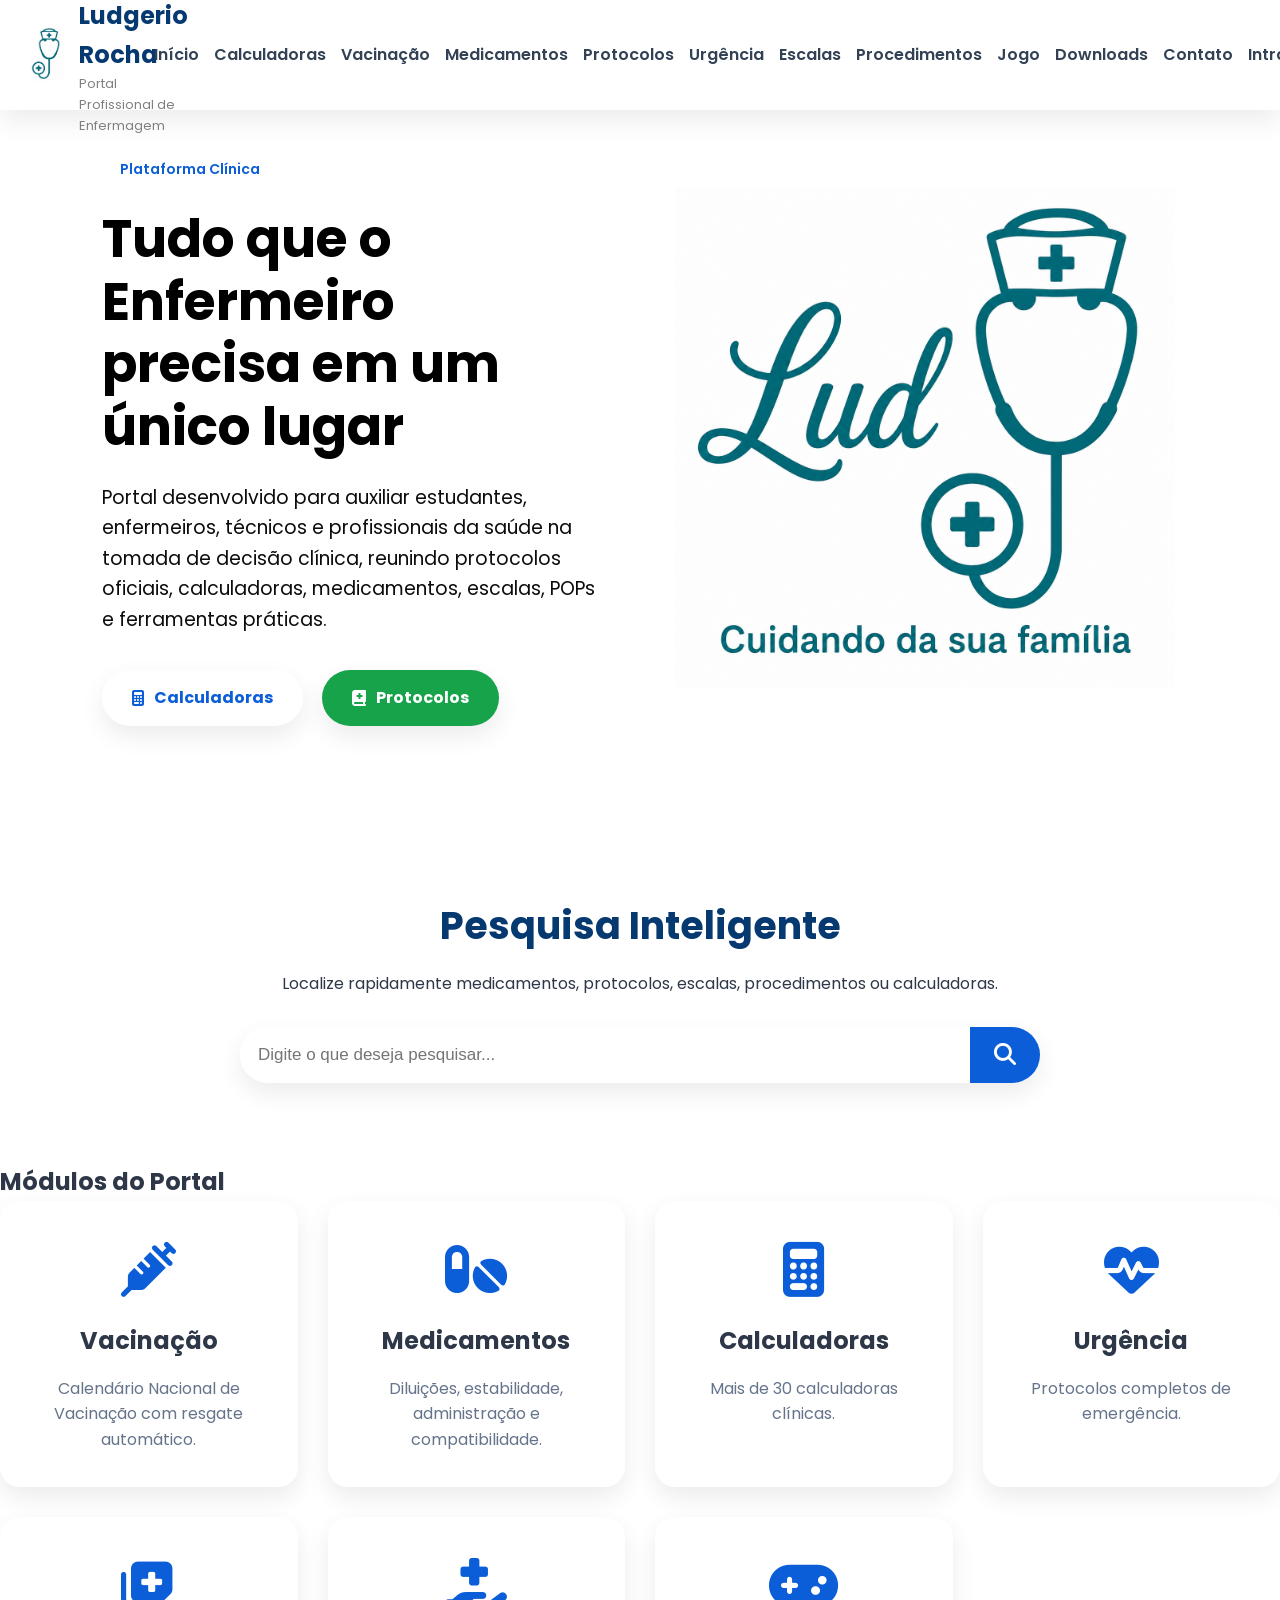
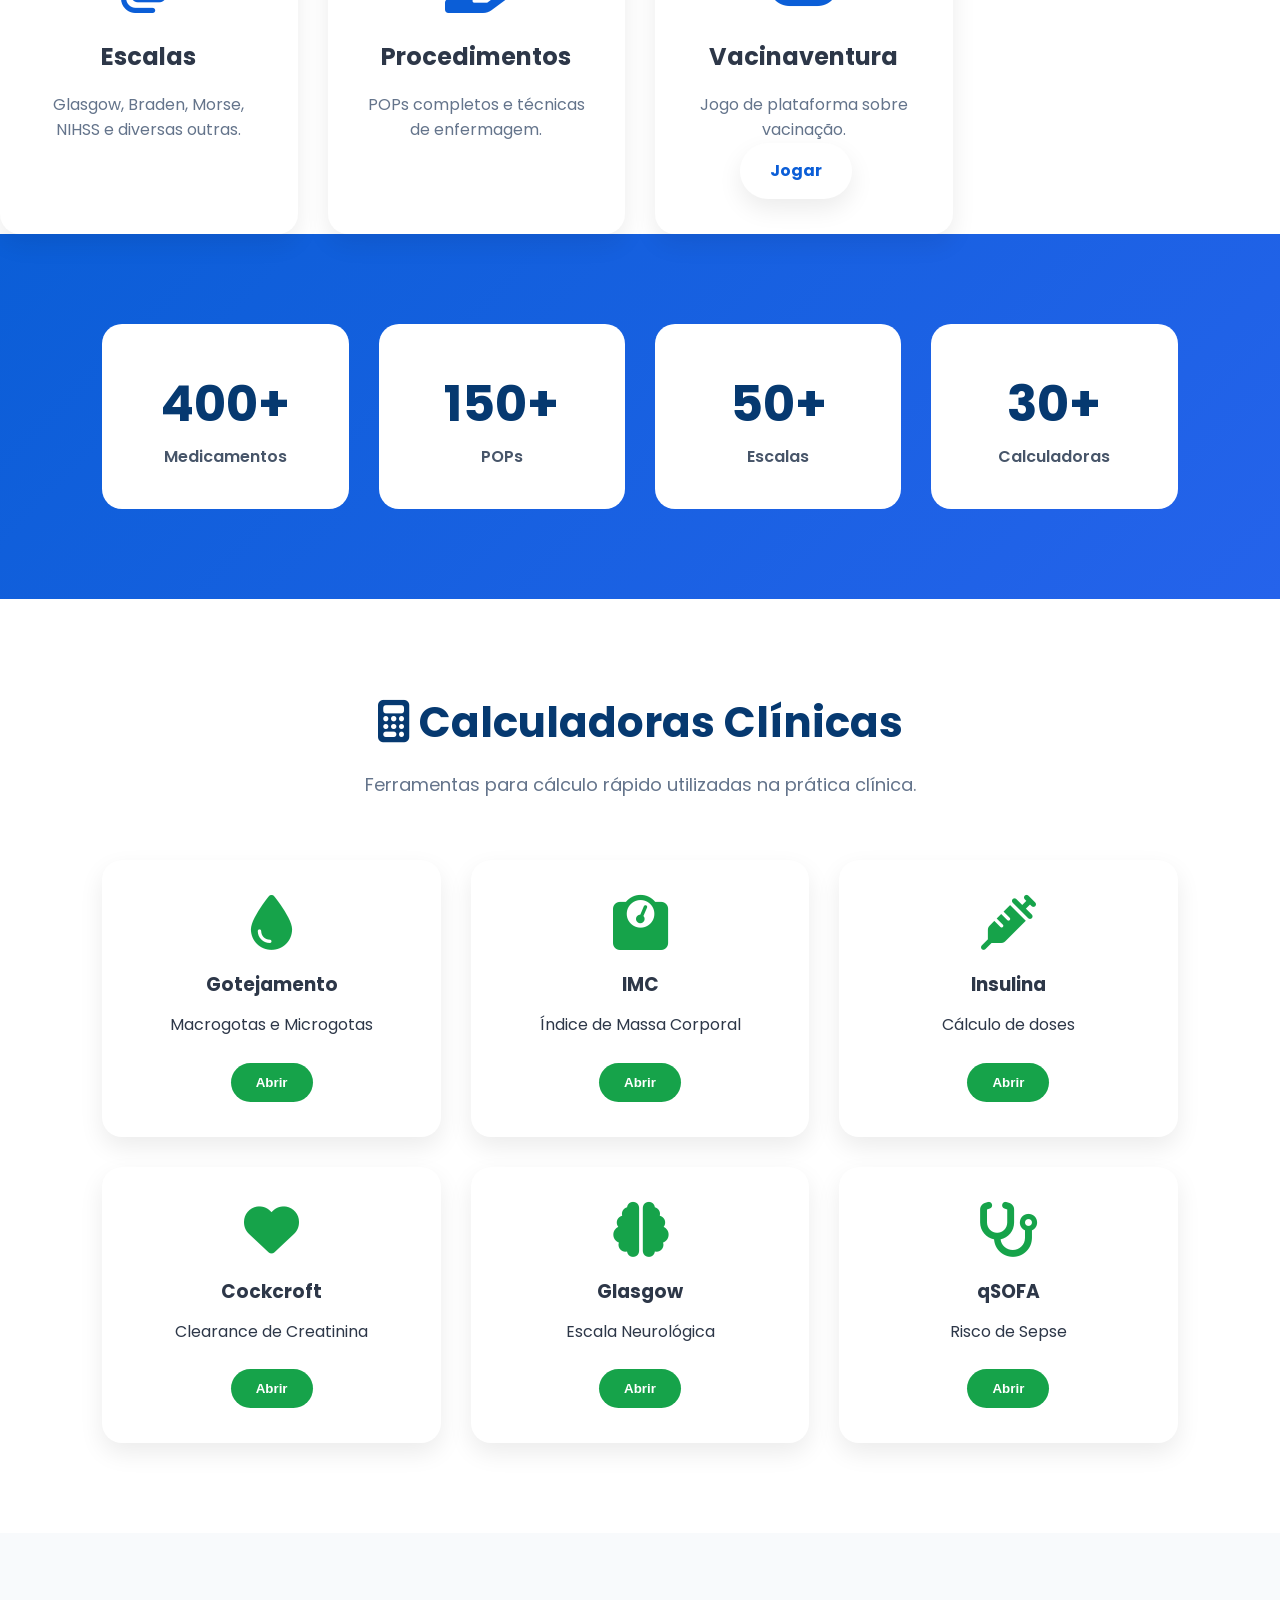
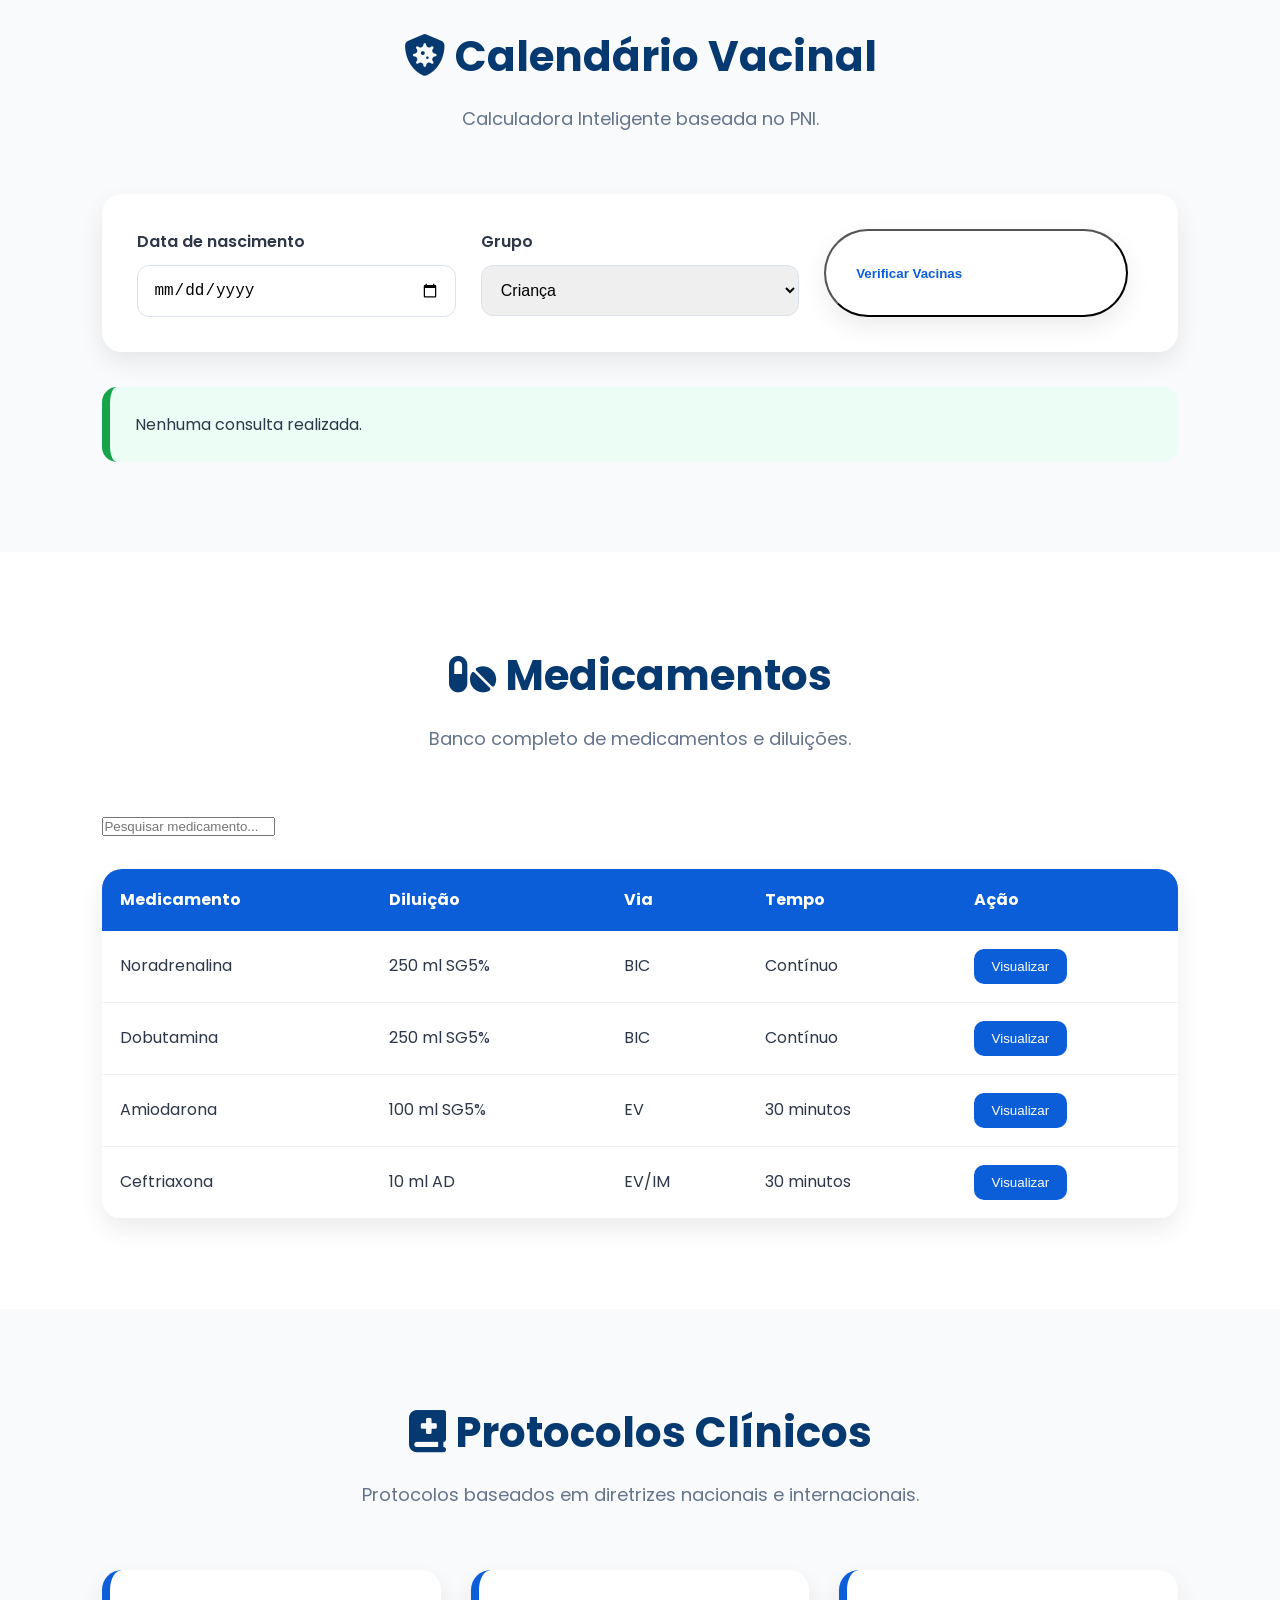
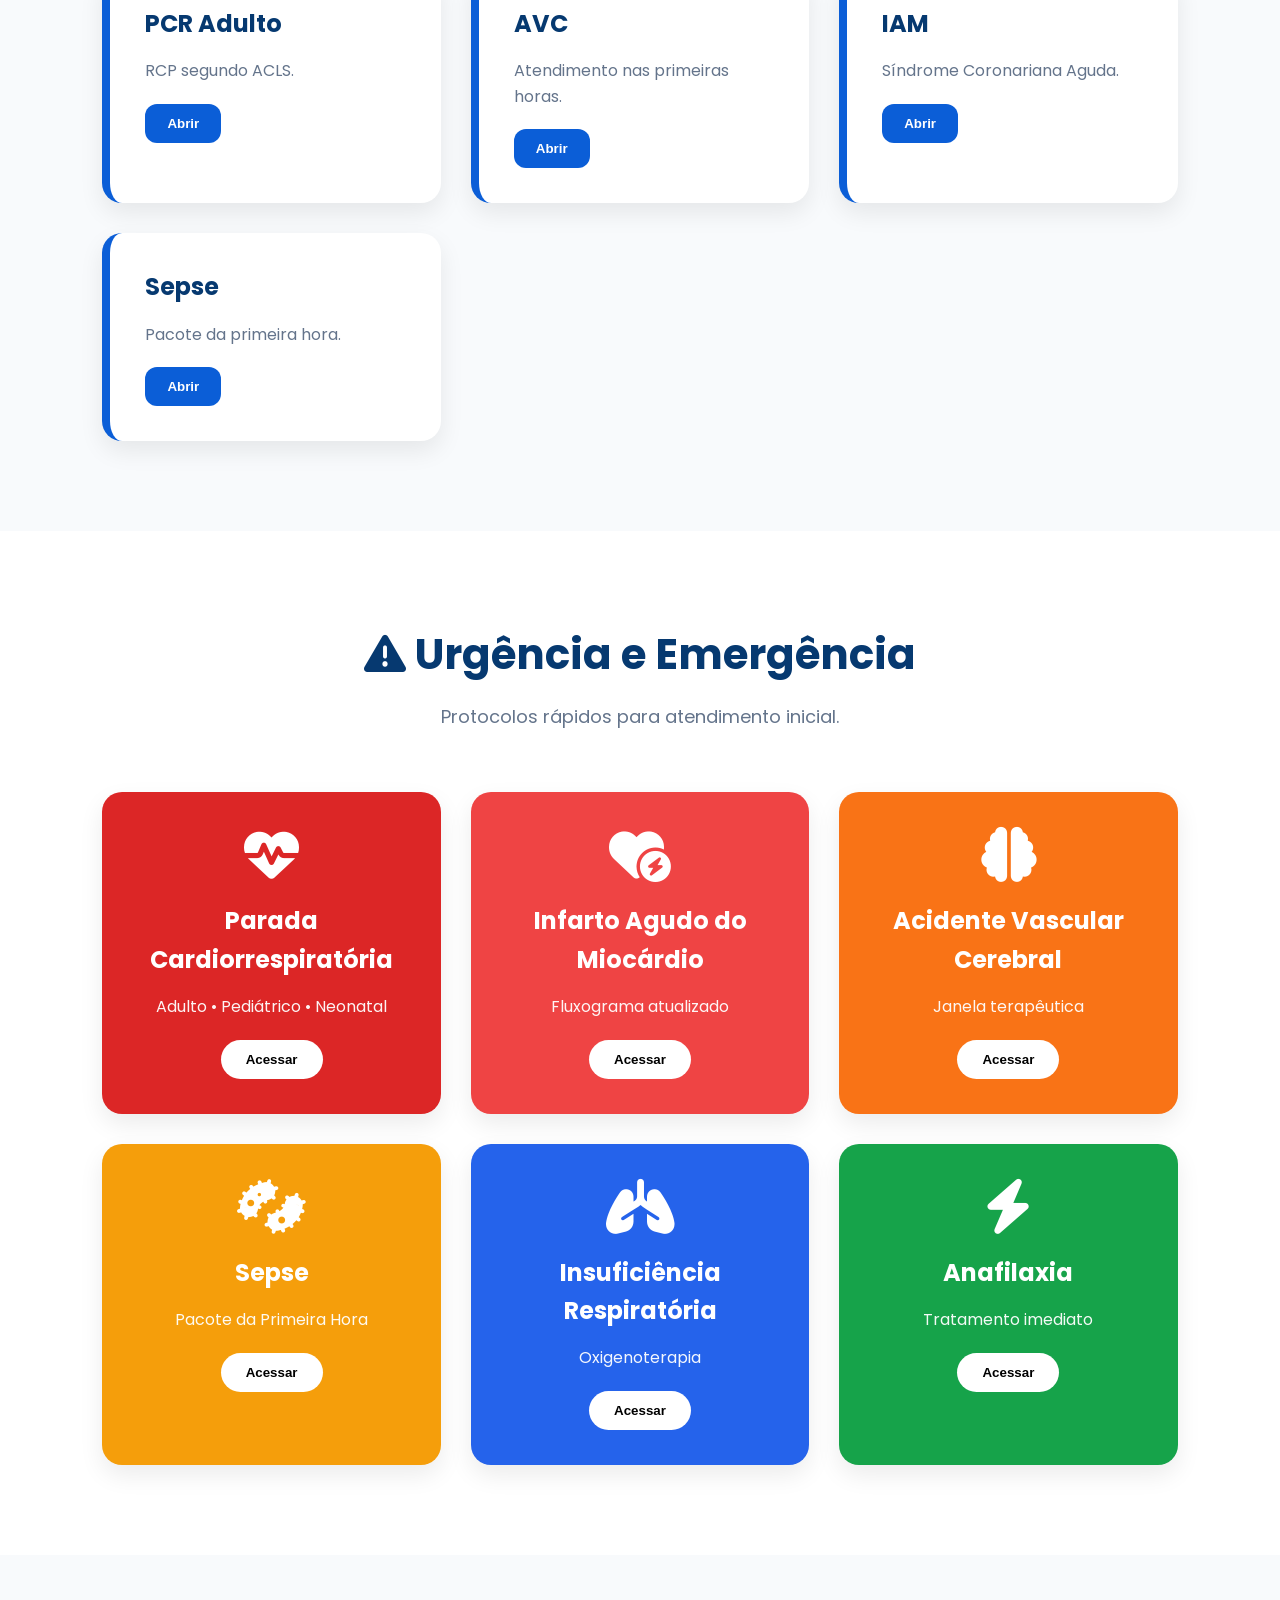
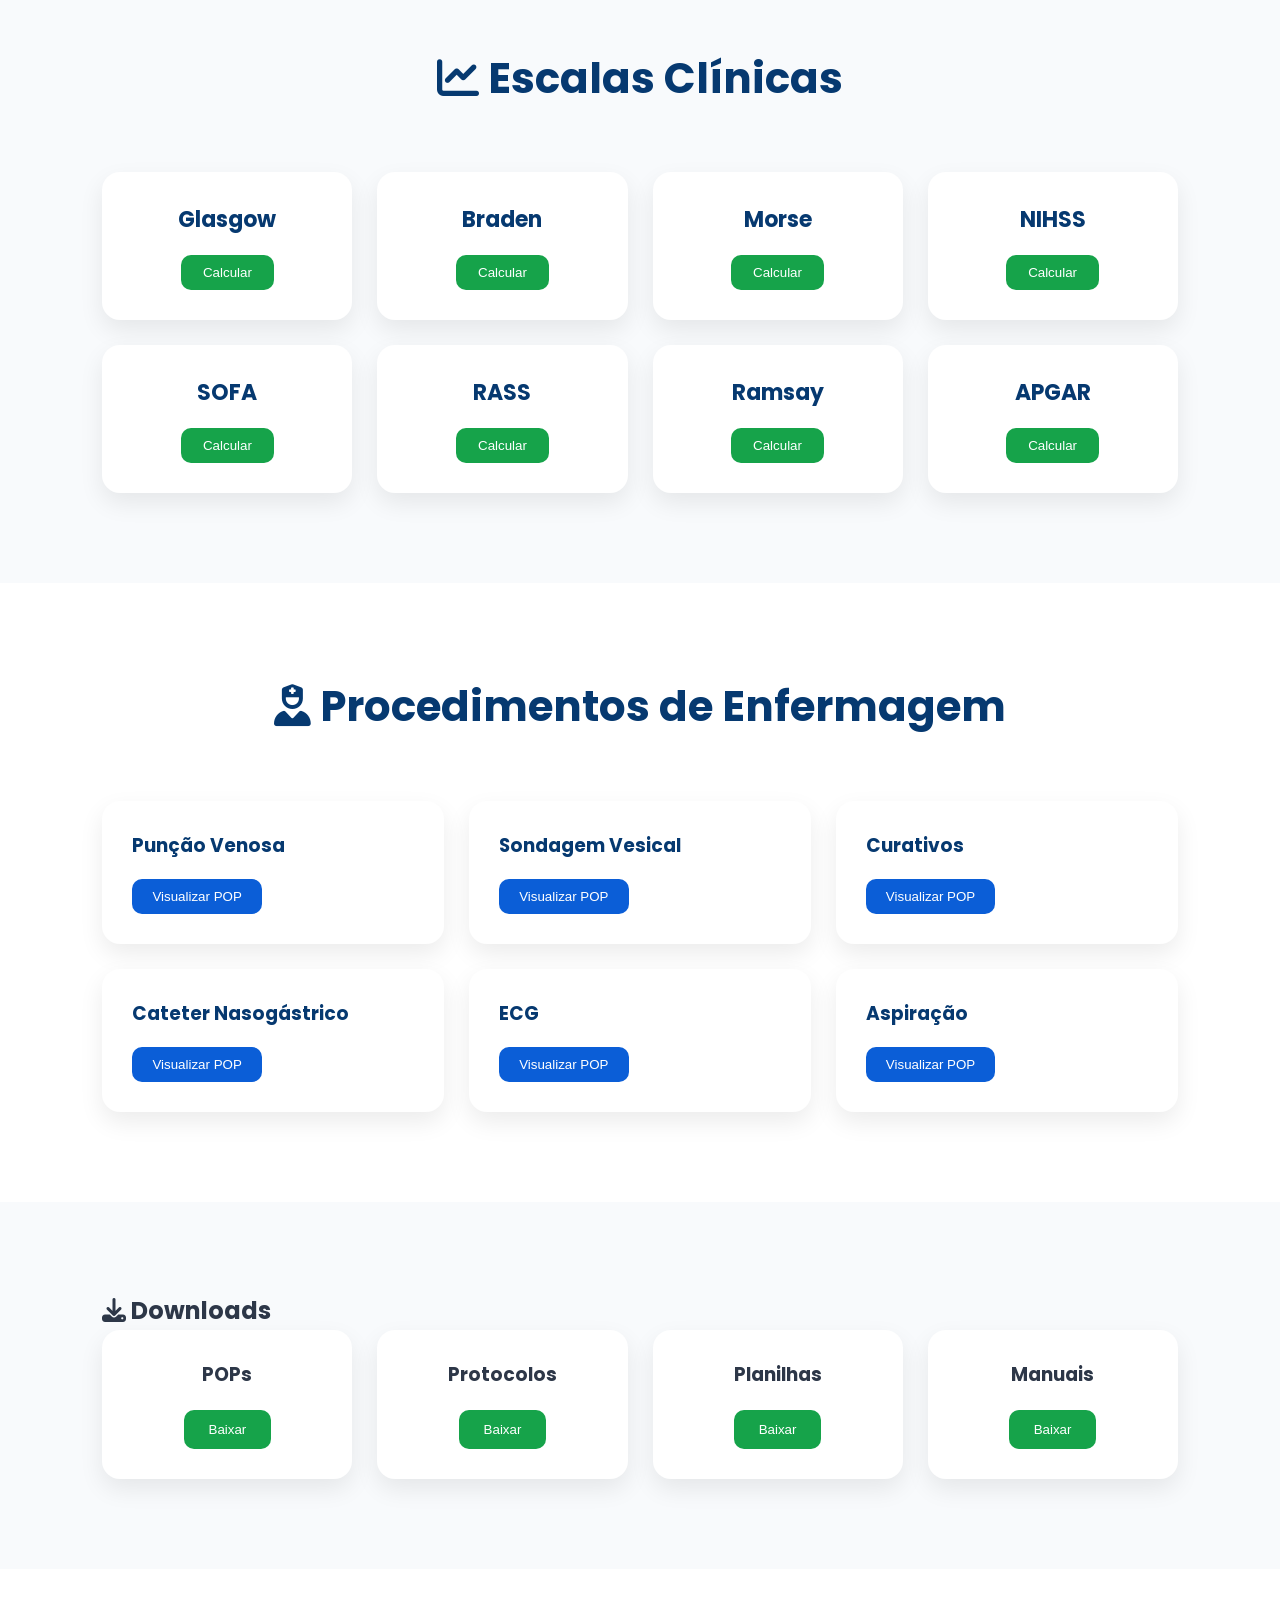
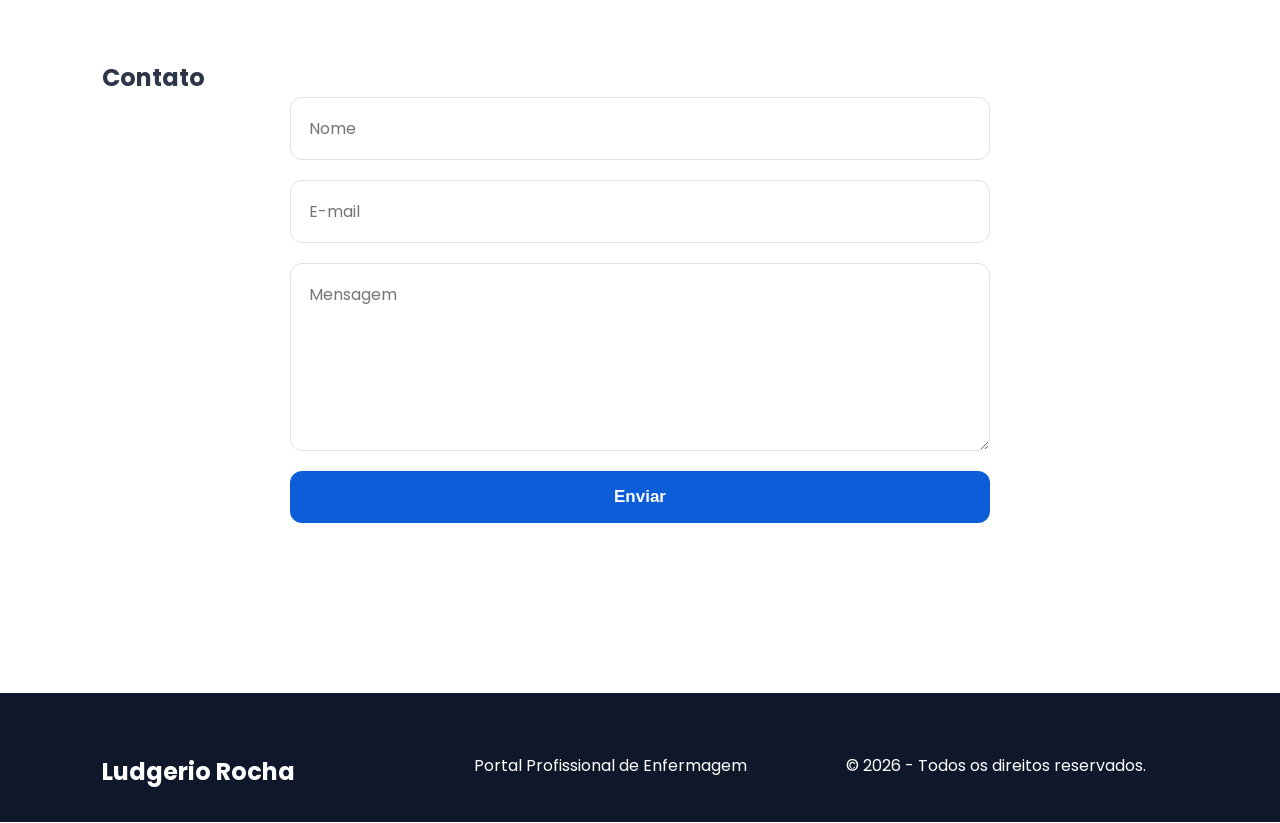
==== commit 32159fbe: "Rename index (1).html to index.html" ====
--- a/index.html
+++ b/index.html
@@ -77,6 +77,8 @@
         <a href="#escalas">Escalas</a>
 
         <a href="#procedimentos">Procedimentos</a>
+
+        <a href="vacinaventura.html">Jogo</a>
 
         <a href="#downloads">Downloads</a>
 
@@ -242,6 +244,18 @@
             <h3>Procedimentos</h3>
 
             <p>POPs completos e técnicas de enfermagem.</p>
+
+        </div>
+
+        <div class="card">
+
+            <i class="fa-solid fa-gamepad"></i>
+
+            <h3>Vacinaventura</h3>
+
+            <p>Jogo de plataforma sobre vacinação.</p>
+
+            <a href="vacinaventura.html" class="btn">Jogar</a>
 
         </div>
 
